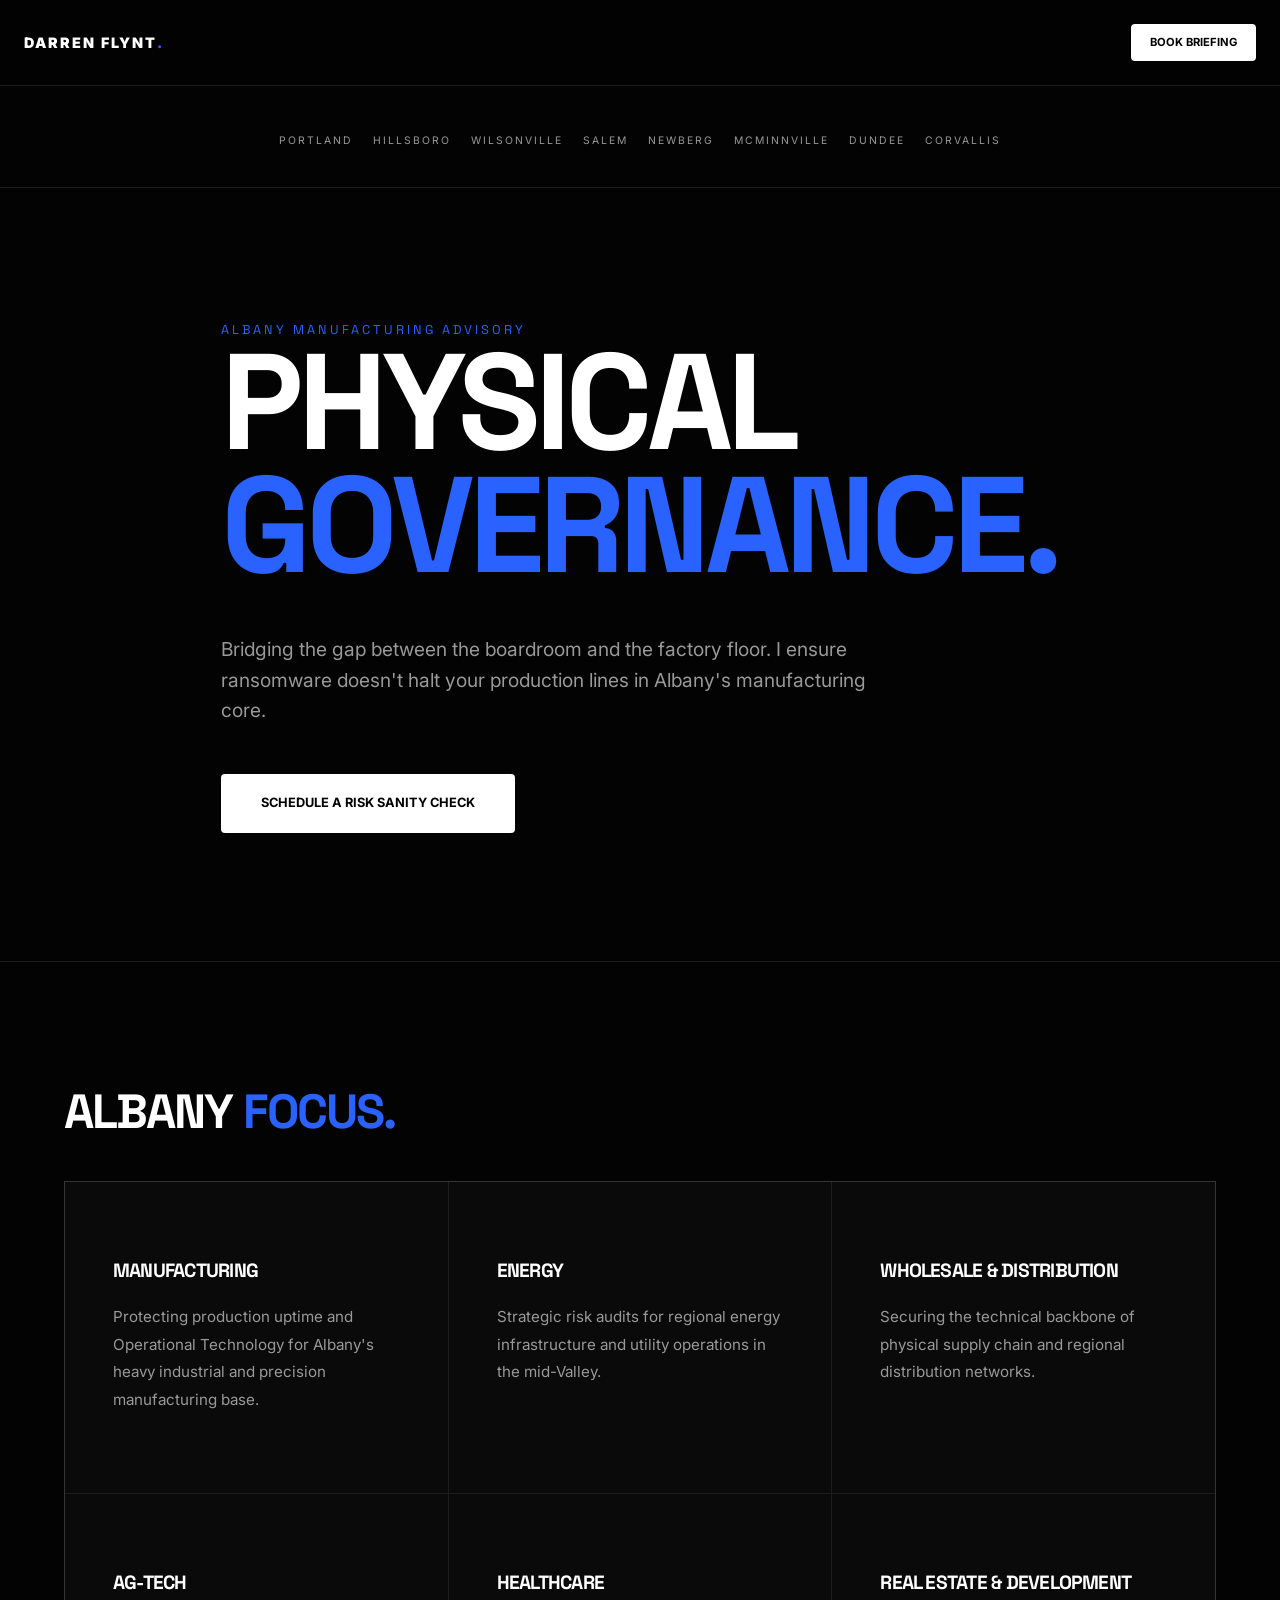
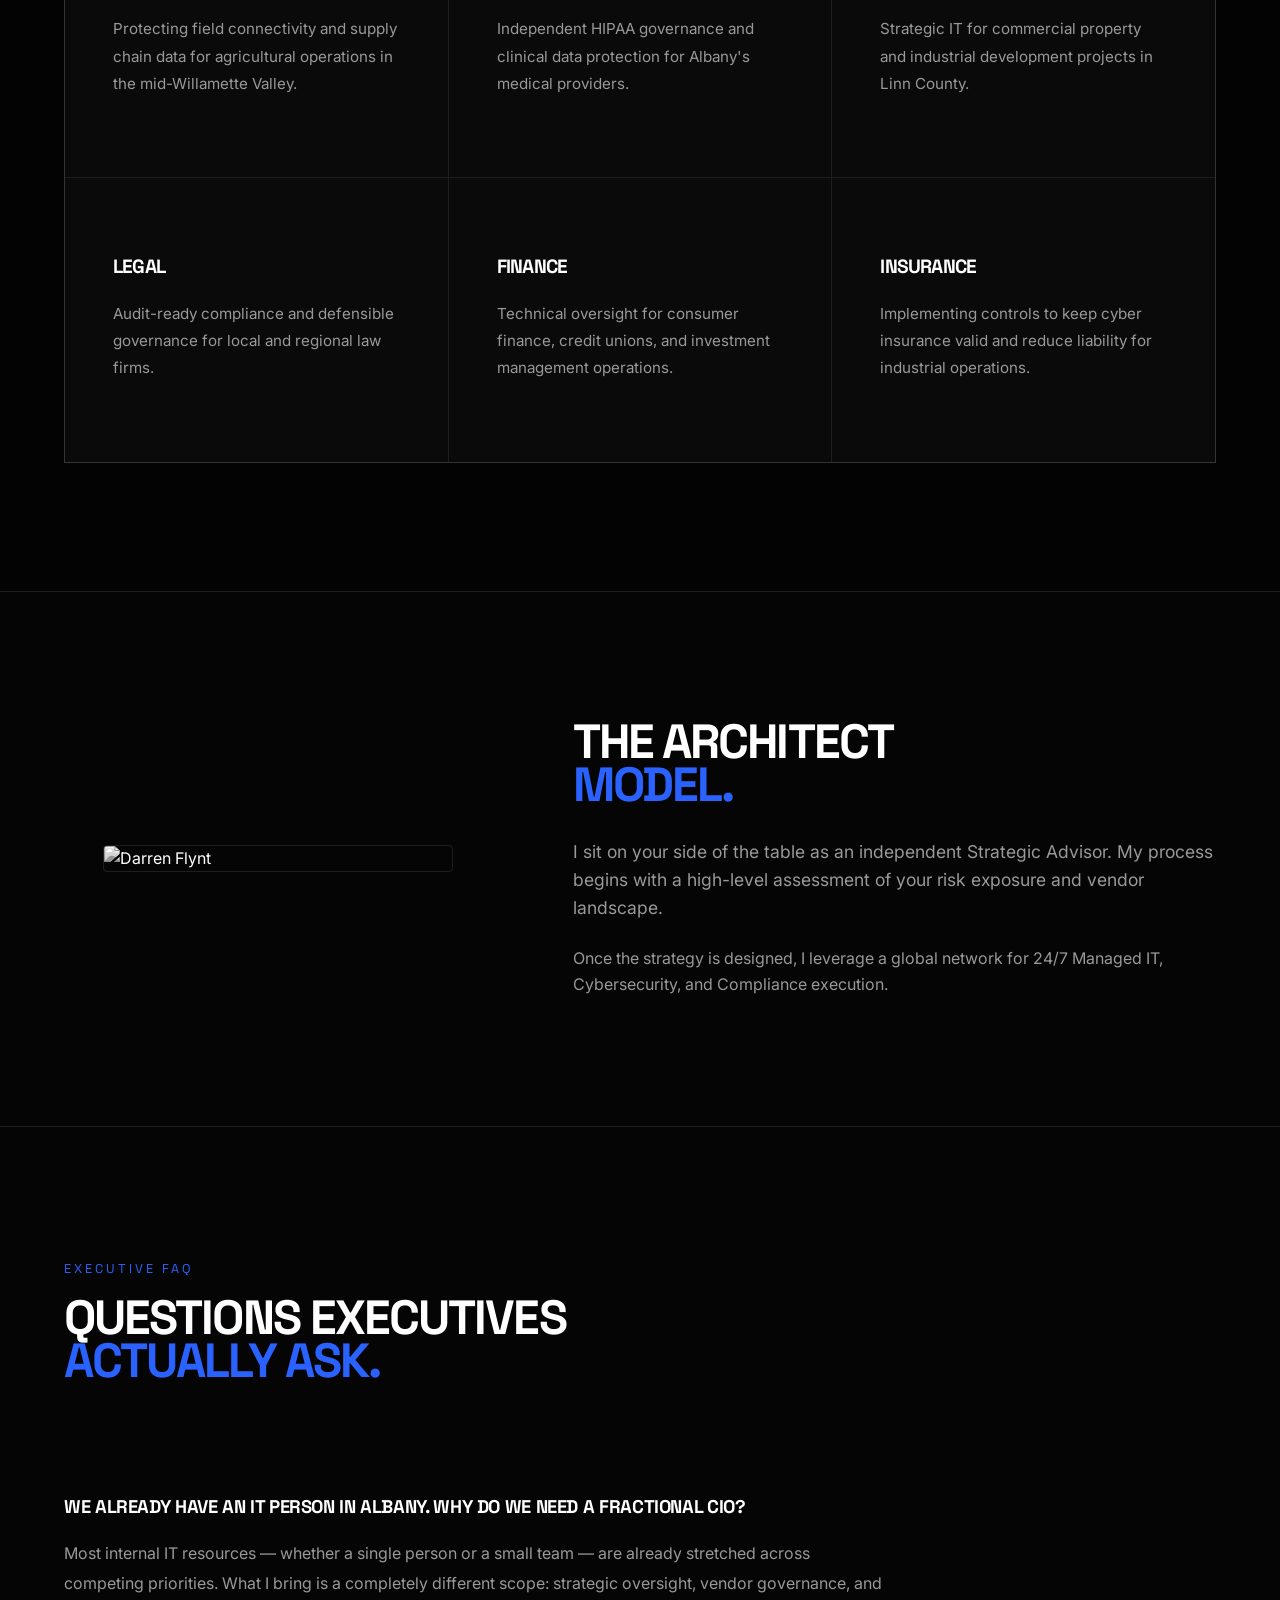
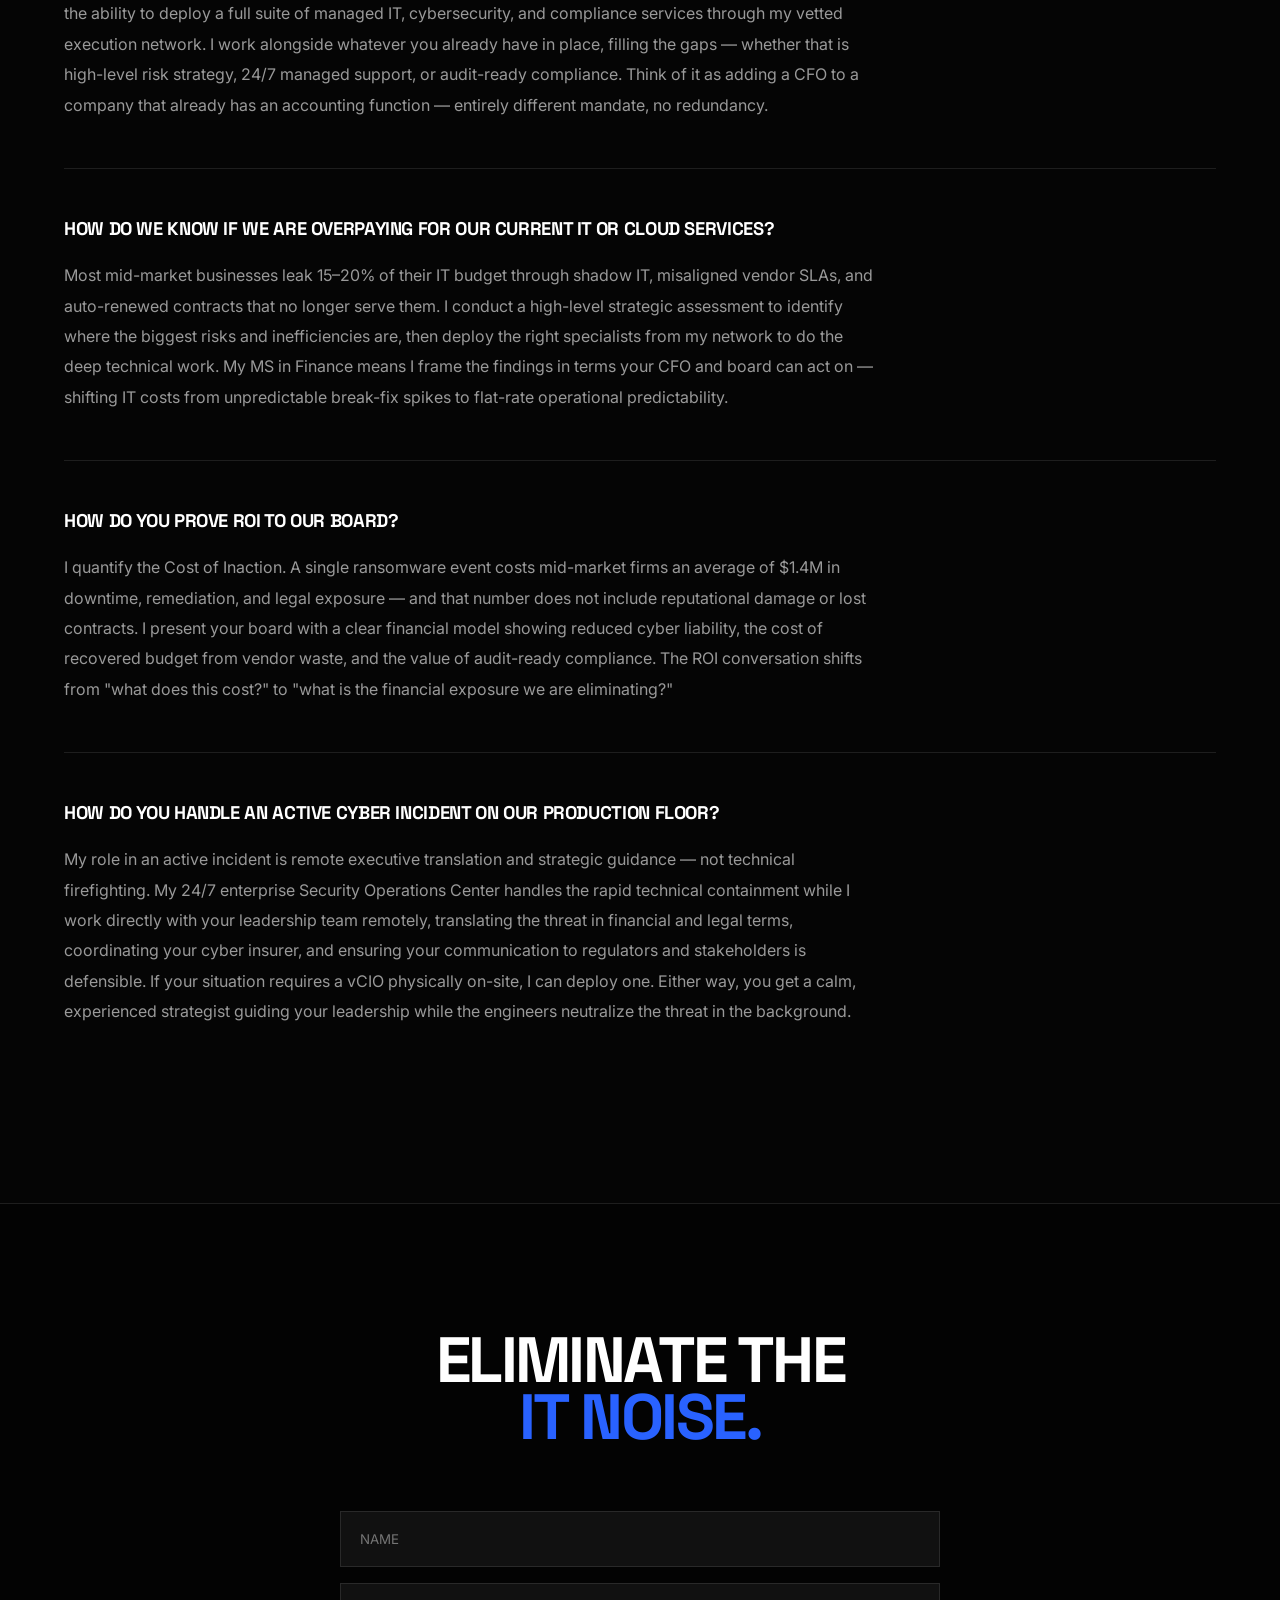
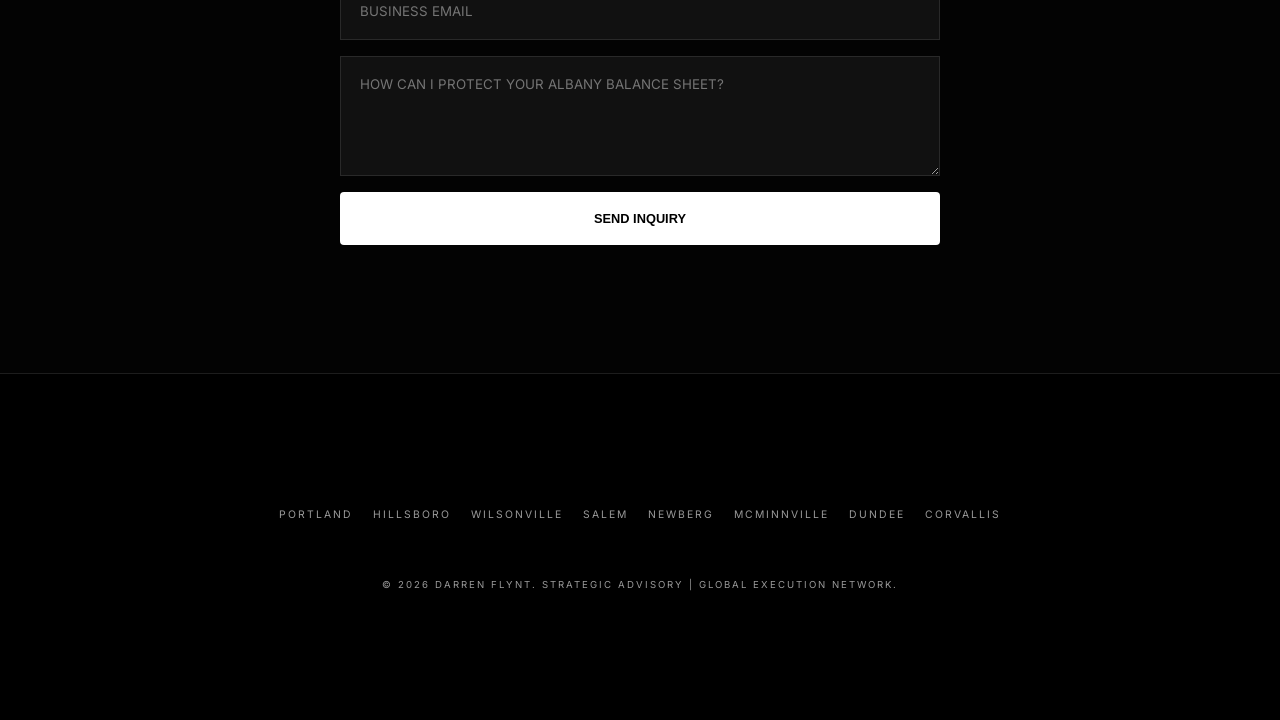
==== albany.html @ 3a8f9910 "Add files via upload" ====
<!DOCTYPE html>
<html lang="en">
<head>
    <meta charset="UTF-8"><meta name="viewport" content="width=device-width, initial-scale=1.0">
    <title>Albany Strategic IT Advisor | Darren Flynt</title>
    <link rel="stylesheet" href="style.css">
    <link href="https://fonts.googleapis.com/css2?family=Inter:wght@400;700&family=Space+Grotesk:wght@700&display=swap" rel="stylesheet">
</head>
<body>
    <nav>
        <a href="index.html" class="nav-logo">DARREN FLYNT<span style="color: var(--accent);">.</span></a>
        <a href="https://calendly.com/darrenflynt" class="btn" style="padding: 0.6rem 1.2rem; font-size: 0.7rem;">Book Briefing</a>
    </nav>
    <div class="city-nav header-nav">
        <a href="portland.html">Portland</a><a href="hillsboro.html">Hillsboro</a><a href="wilsonville.html">Wilsonville</a><a href="salem.html">Salem</a><a href="newberg.html">Newberg</a><a href="mcminnville.html">McMinnville</a><a href="dundee.html">Dundee</a><a href="corvallis.html">Corvallis</a>
    </div>
    <section class="hero"><div class="container">
        <span style="font-family: 'Space Grotesk'; color: var(--accent); font-size: 0.8rem; letter-spacing: 3px;">ALBANY MANUFACTURING ADVISORY</span>
        <h1>PHYSICAL<br><span class="accent-text">GOVERNANCE.</span></h1>
        <p class="hero-sub">Bridging the gap between the boardroom and the factory floor. I ensure ransomware doesn't halt your production lines in Albany's manufacturing core.</p>
        <a href="#contact" class="btn">Schedule a Risk Sanity Check</a>
    </div></section>
    <section id="industries"><div class="container"><h2 style="font-size: 3rem;">ALBANY <span class="accent-text">FOCUS.</span></h2><div class="maze-grid">
        <div class="maze-card"><h3>Manufacturing</h3><p>Protecting production uptime and Operational Technology for Albany's heavy industrial and precision manufacturing base.</p></div>
        <div class="maze-card"><h3>Energy</h3><p>Strategic risk audits for regional energy infrastructure and utility operations in the mid-Valley.</p></div>
        <div class="maze-card"><h3>Wholesale & Distribution</h3><p>Securing the technical backbone of physical supply chain and regional distribution networks.</p></div>
        <div class="maze-card"><h3>Ag-Tech</h3><p>Protecting field connectivity and supply chain data for agricultural operations in the mid-Willamette Valley.</p></div>
        <div class="maze-card"><h3>Healthcare</h3><p>Independent HIPAA governance and clinical data protection for Albany's medical providers.</p></div>
        <div class="maze-card"><h3>Real Estate & Development</h3><p>Strategic IT for commercial property and industrial development projects in Linn County.</p></div>
        <div class="maze-card"><h3>Legal</h3><p>Audit-ready compliance and defensible governance for local and regional law firms.</p></div>
        <div class="maze-card"><h3>Finance</h3><p>Technical oversight for consumer finance, credit unions, and investment management operations.</p></div>
        <div class="maze-card"><h3>Insurance</h3><p>Implementing controls to keep cyber insurance valid and reduce liability for industrial operations.</p></div>
    </div></div></section>
    <section style="background: #050505;"><div class="container" style="display: flex; flex-wrap: wrap; gap: 5rem; align-items: center;">
        <div class="portrait-wrap"><img src="headshot.jpg" alt="Darren Flynt" class="portrait"></div>
        <div style="flex: 1.5; min-width: 300px;">
            <h2 style="font-size: 3rem; margin-bottom: 2rem;">THE ARCHITECT<br><span class="accent-text">MODEL.</span></h2>
            <p style="color: var(--text-dim); margin-bottom: 1.5rem; font-size: 1.1rem;">I sit on your side of the table as an independent Strategic Advisor. My process begins with a high-level assessment of your risk exposure and vendor landscape.</p>
            <p style="color: var(--text-dim);">Once the strategy is designed, I leverage a global network for 24/7 Managed IT, Cybersecurity, and Compliance execution.</p>
        </div>
    </div></section>
    <section id="faq" style="background: #050505;">
        <div class="container">
            <span style="font-family: 'Space Grotesk'; color: var(--accent); font-size: 0.8rem; letter-spacing: 3px;">EXECUTIVE FAQ</span>
            <h2 style="font-size: 3rem; margin-top: 1rem; margin-bottom: 4rem;">QUESTIONS EXECUTIVES<br><span class="accent-text">ACTUALLY ASK.</span></h2>
            <div style="display: flex; flex-direction: column; gap: 0;">

                <div class="faq-item">
                    <h3 class="faq-q">We already have an IT person in Albany. Why do we need a Fractional CIO?</h3>
                    <p class="faq-a">Most internal IT resources — whether a single person or a small team — are already stretched across competing priorities. What I bring is a completely different scope: strategic oversight, vendor governance, and the ability to deploy a full suite of managed IT, cybersecurity, and compliance services through my vetted execution network. I work alongside whatever you already have in place, filling the gaps — whether that is high-level risk strategy, 24/7 managed support, or audit-ready compliance. Think of it as adding a CFO to a company that already has an accounting function — entirely different mandate, no redundancy.</p>
                </div>

                <div class="faq-item">
                    <h3 class="faq-q">How do we know if we are overpaying for our current IT or cloud services?</h3>
                    <p class="faq-a">Most mid-market businesses leak 15–20% of their IT budget through shadow IT, misaligned vendor SLAs, and auto-renewed contracts that no longer serve them. I conduct a high-level strategic assessment to identify where the biggest risks and inefficiencies are, then deploy the right specialists from my network to do the deep technical work. My MS in Finance means I frame the findings in terms your CFO and board can act on — shifting IT costs from unpredictable break-fix spikes to flat-rate operational predictability.</p>
                </div>

                <div class="faq-item">
                    <h3 class="faq-q">How do you prove ROI to our board?</h3>
                    <p class="faq-a">I quantify the Cost of Inaction. A single ransomware event costs mid-market firms an average of $1.4M in downtime, remediation, and legal exposure — and that number does not include reputational damage or lost contracts. I present your board with a clear financial model showing reduced cyber liability, the cost of recovered budget from vendor waste, and the value of audit-ready compliance. The ROI conversation shifts from "what does this cost?" to "what is the financial exposure we are eliminating?"</p>
                </div>

                <div class="faq-item" style="border-bottom: none;">
                    <h3 class="faq-q">How do you handle an active cyber incident on our production floor?</h3>
                    <p class="faq-a">My role in an active incident is remote executive translation and strategic guidance — not technical firefighting. My 24/7 enterprise Security Operations Center handles the rapid technical containment while I work directly with your leadership team remotely, translating the threat in financial and legal terms, coordinating your cyber insurer, and ensuring your communication to regulators and stakeholders is defensible. If your situation requires a vCIO physically on-site, I can deploy one. Either way, you get a calm, experienced strategist guiding your leadership while the engineers neutralize the threat in the background.</p>
                </div>

            </div>
        </div>
    </section>

    <section id="contact"><div class="container" style="text-align: center;">
        <h2 style="font-size: 4rem; margin-bottom: 4rem;">ELIMINATE THE<br><span class="accent-text">IT NOISE.</span></h2>
        <form action="https://formspree.io/f/mgonweyb" method="POST" style="max-width: 600px; margin: 0 auto; display: flex; flex-direction: column; gap: 1rem; text-align: left;">
            <input type="text" name="name" placeholder="NAME" required style="padding: 1.2rem; background: #111; border: 1px solid var(--border); color: #fff; font-family: inherit;">
            <input type="email" name="email" placeholder="BUSINESS EMAIL" required style="padding: 1.2rem; background: #111; border: 1px solid var(--border); color: #fff; font-family: inherit;">
            <textarea name="message" placeholder="HOW CAN I PROTECT YOUR ALBANY BALANCE SHEET?" rows="5" required style="padding: 1.2rem; background: #111; border: 1px solid var(--border); color: #fff; font-family: inherit;"></textarea>
            <button type="submit" class="btn">Send Inquiry</button>
        </form>
    </div></section>
    <footer><div class="container">
        <div class="city-nav footer-nav">
            <a href="portland.html">Portland</a><a href="hillsboro.html">Hillsboro</a><a href="wilsonville.html">Wilsonville</a><a href="salem.html">Salem</a><a href="newberg.html">Newberg</a><a href="mcminnville.html">McMinnville</a><a href="dundee.html">Dundee</a><a href="corvallis.html">Corvallis</a>
        </div>
        <p style="font-size: 0.6rem; color: var(--text-dim); text-transform: uppercase; letter-spacing: 2px;">© 2026 Darren Flynt. Strategic Advisory | Global Execution Network.</p>
    </div></footer>
</body>
</html>
---- style.css ----
:root {
  --bg: #030303; 
  --card-bg: #0a0a0a; 
  --accent: #2962ff;
  --white: #ffffff; 
  --text-dim: #999999; 
  --border: rgba(255, 255, 255, 0.1);
}

* { box-sizing: border-box; margin: 0; padding: 0; }
body { 
  background-color: var(--bg); color: var(--white); 
  font-family: 'Inter', sans-serif; line-height: 1.6; overflow-x: hidden; 
}

.container { max-width: 1200px; margin: 0 auto; padding: 0 1.5rem; }

/* TYPOGRAPHY */
h1, h2, h3 { font-family: 'Space Grotesk', sans-serif; font-weight: 700; text-transform: uppercase; letter-spacing: -0.04em; line-height: 0.9; }
.accent-text { color: var(--accent); }

/* NAVIGATION (Top & Bottom) */
nav { 
  position: fixed; top: 0; width: 100%; z-index: 1000; padding: 1.5rem; 
  background: rgba(3, 3, 3, 0.85); backdrop-filter: blur(15px); border-bottom: 1px solid var(--border);
  display: flex; justify-content: space-between; align-items: center;
}
.nav-logo { font-weight: 900; font-size: 0.9rem; text-decoration: none; color: #fff; letter-spacing: 2px; }

.city-nav { 
  text-align: center; font-size: 0.65rem; 
  letter-spacing: 2px; text-transform: uppercase; 
}
.city-nav.header-nav { padding: 8rem 0 2rem; border-bottom: 1px solid var(--border); }
.city-nav.footer-nav { margin-bottom: 3rem; }
.city-nav a { color: var(--text-dim); text-decoration: none; margin: 0 10px; transition: 0.3s; display: inline-block; padding: 5px 0; }
.city-nav a:hover { color: var(--accent); }

/* SECTIONS */
section { padding: 8rem 0; border-bottom: 1px solid var(--border); }
.hero { min-height: 60vh; display: flex; align-items: center; }
h1 { font-size: clamp(3rem, 12vw, 8.5rem); }
.hero-sub { max-width: 650px; font-size: 1.2rem; color: var(--text-dim); margin: 3rem 0; }

.btn { 
  display: inline-block; padding: 1.2rem 2.5rem; background: var(--white); color: #000; 
  text-decoration: none; font-weight: 700; text-transform: uppercase; font-size: 0.8rem; 
  border-radius: 4px; transition: 0.3s; border: none; cursor: pointer; text-align: center;
}
.btn:hover { background: var(--accent); color: #fff; }

/* INDUSTRY GRID - Fixed Text Density */
.maze-grid { 
  display: grid; grid-template-columns: repeat(auto-fit, minmax(320px, 1fr)); 
  gap: 1px; background: var(--border); border: 1px solid var(--border); margin-top: 3rem; 
}
.maze-card { background: var(--card-bg); padding: 5rem 3rem; transition: 0.4s; }
.maze-card:hover { background: #0c0c0c; }
.maze-card h3 { font-size: 1.2rem; margin-bottom: 1.5rem; color: #fff; }
.maze-card p { color: var(--text-dim); font-size: 0.95rem; line-height: 1.8; }

/* PORTRAIT - Controlled Size */
.portrait-wrap { flex: 1; display: flex; justify-content: center; align-items: center; }
.portrait { width: 100%; max-width: 350px; height: auto; border-radius: 4px; filter: grayscale(1); border: 1px solid var(--border); }

/* FOOTER */
footer { padding: 8rem 0; background: #000; text-align: center; }

@media (max-width: 768px) { h1 { font-size: 4rem; } .city-nav.header-nav { display: none; } }
/* FAQ SECTION */
.faq-item {
  padding: 3rem 0;
  border-bottom: 1px solid var(--border);
}
.faq-q {
  font-size: 1.15rem;
  font-family: 'Space Grotesk', sans-serif;
  font-weight: 700;
  text-transform: uppercase;
  letter-spacing: -0.02em;
  color: #fff;
  margin-bottom: 1.2rem;
  line-height: 1.3;
}
.faq-a {
  color: var(--text-dim);
  font-size: 1rem;
  line-height: 1.9;
  max-width: 820px;
}
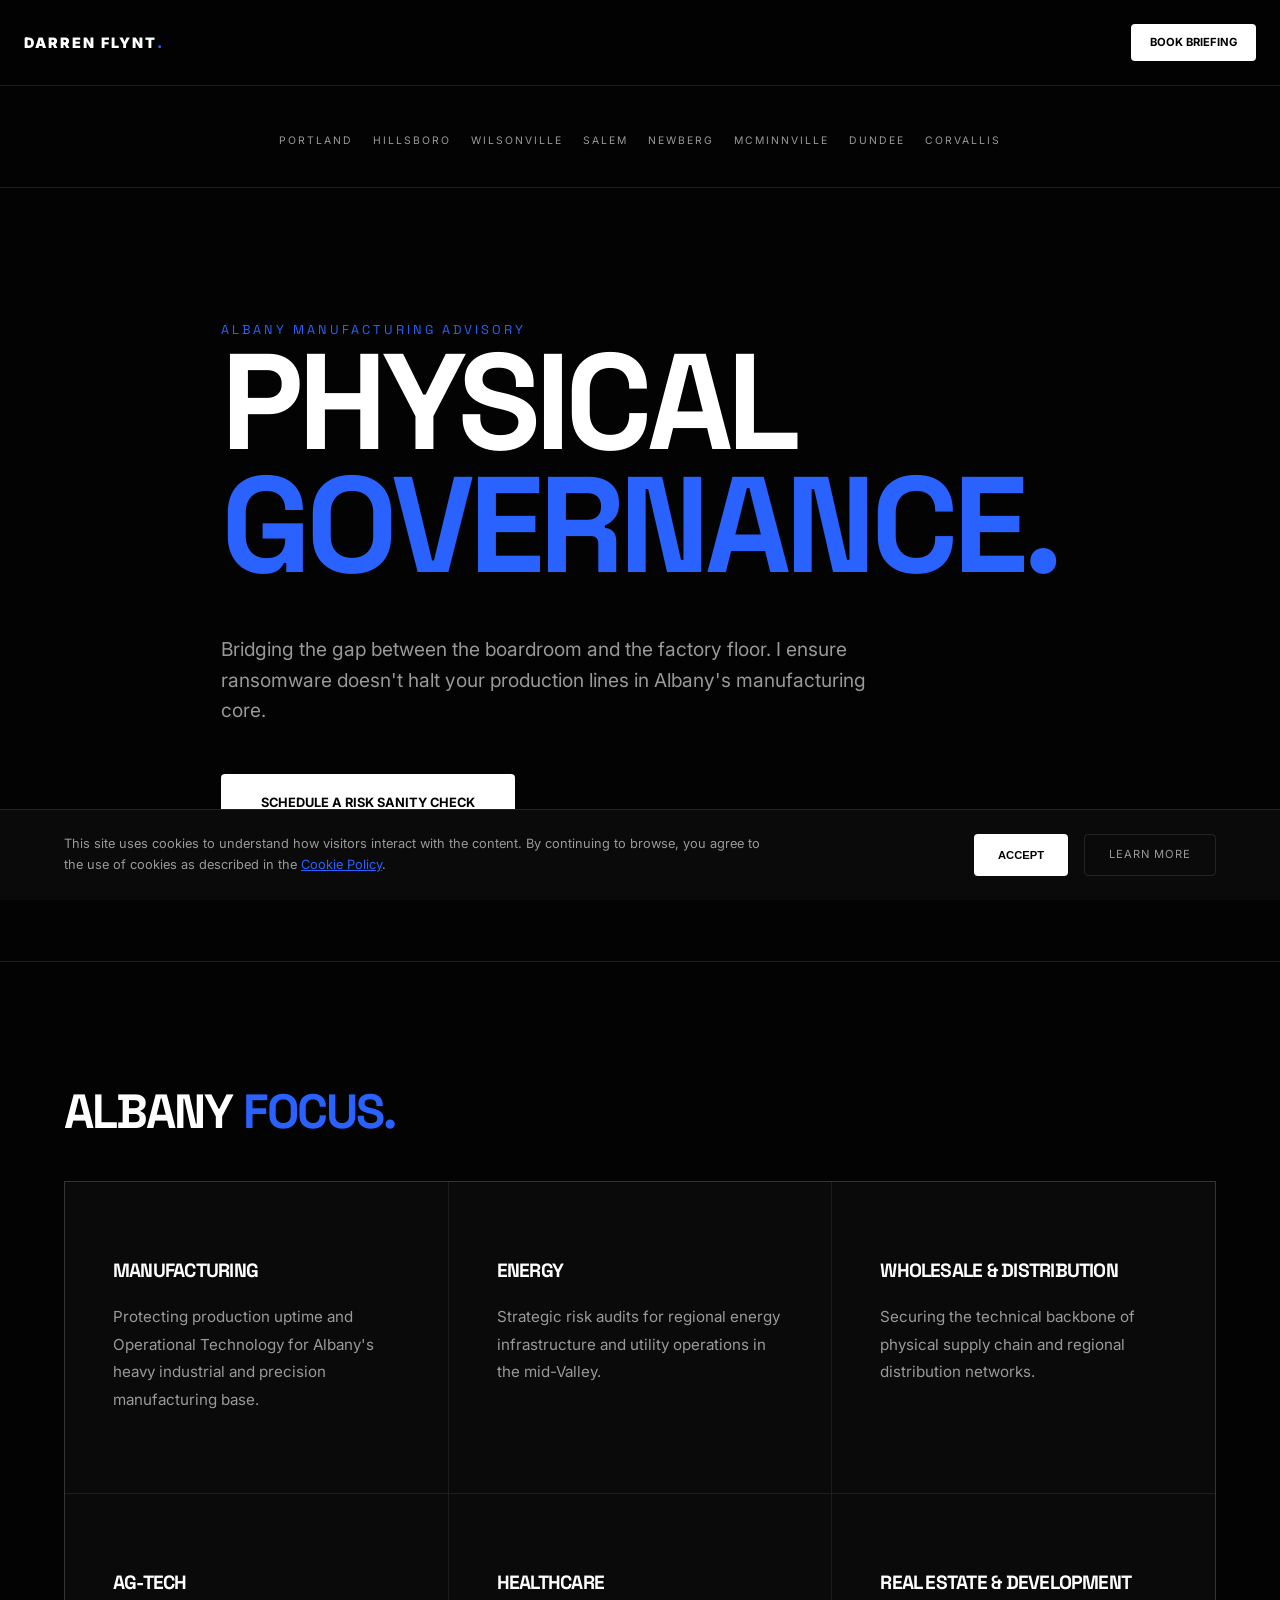
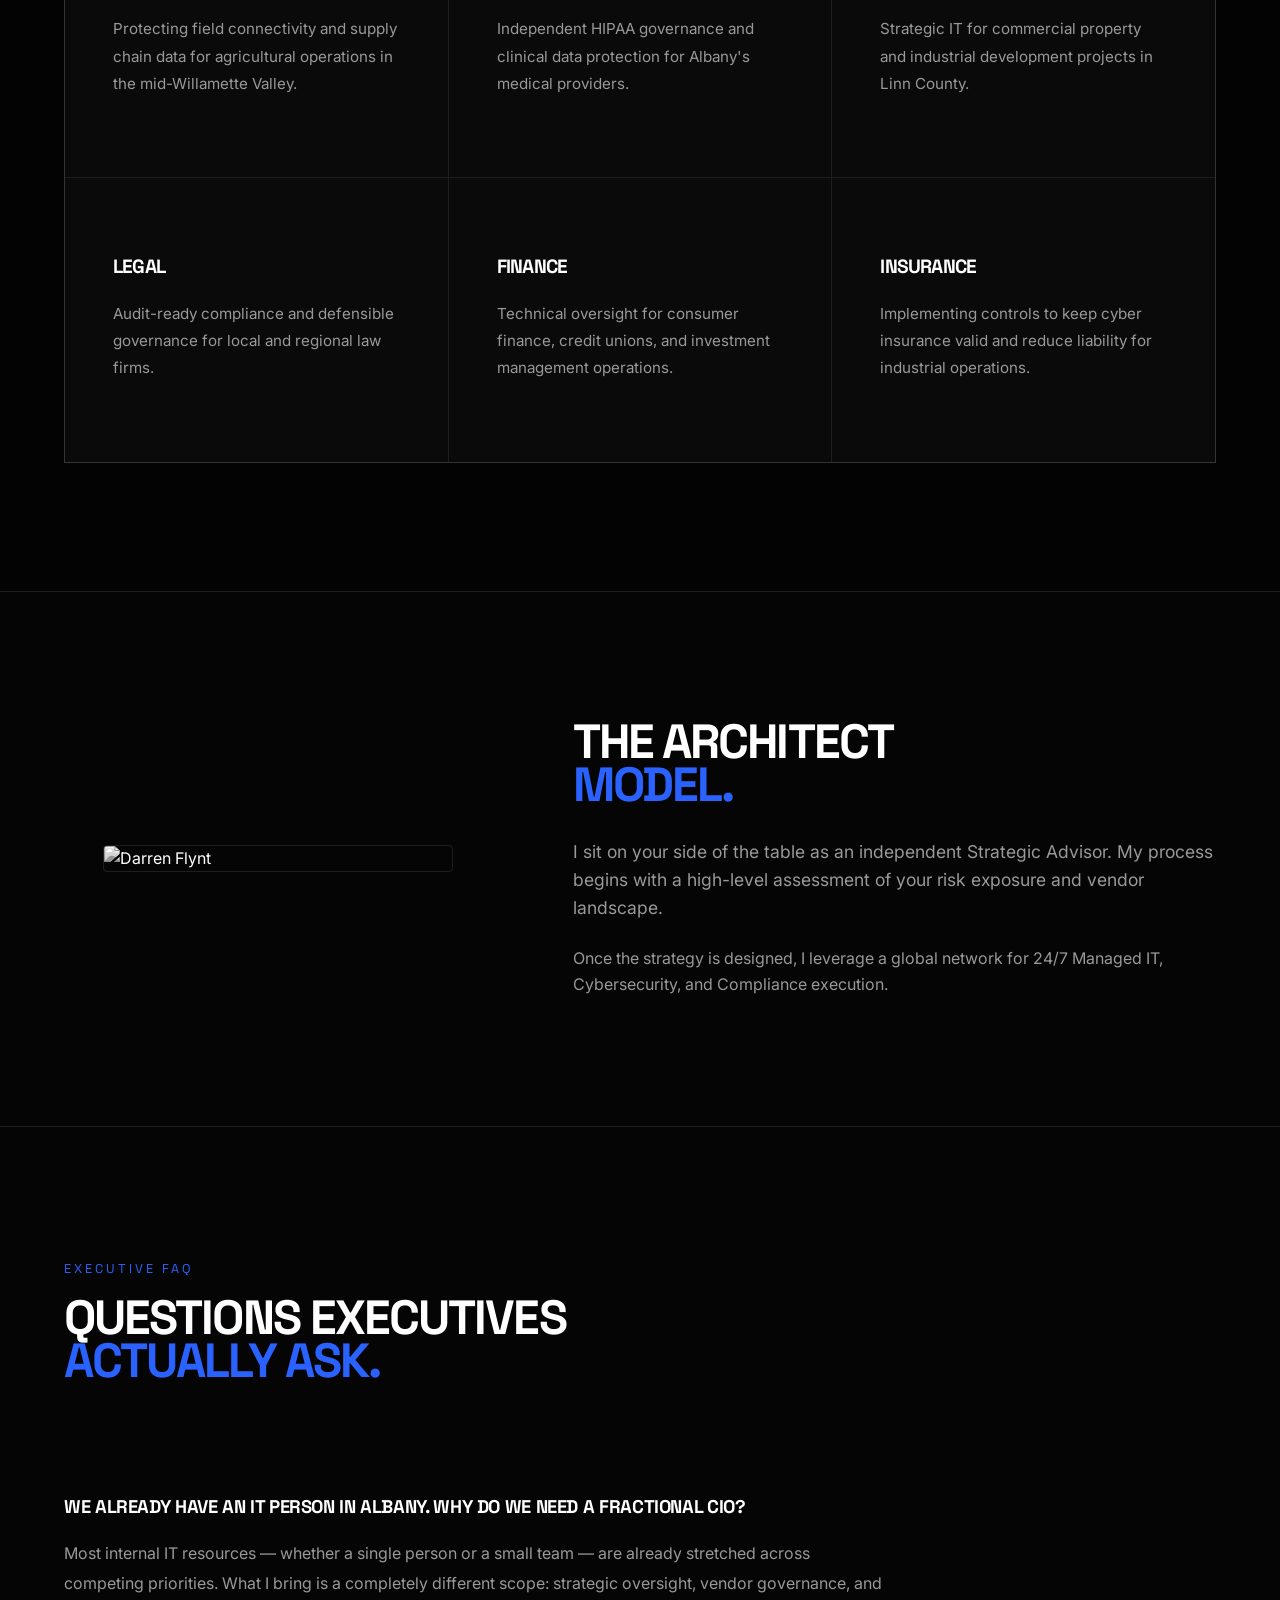
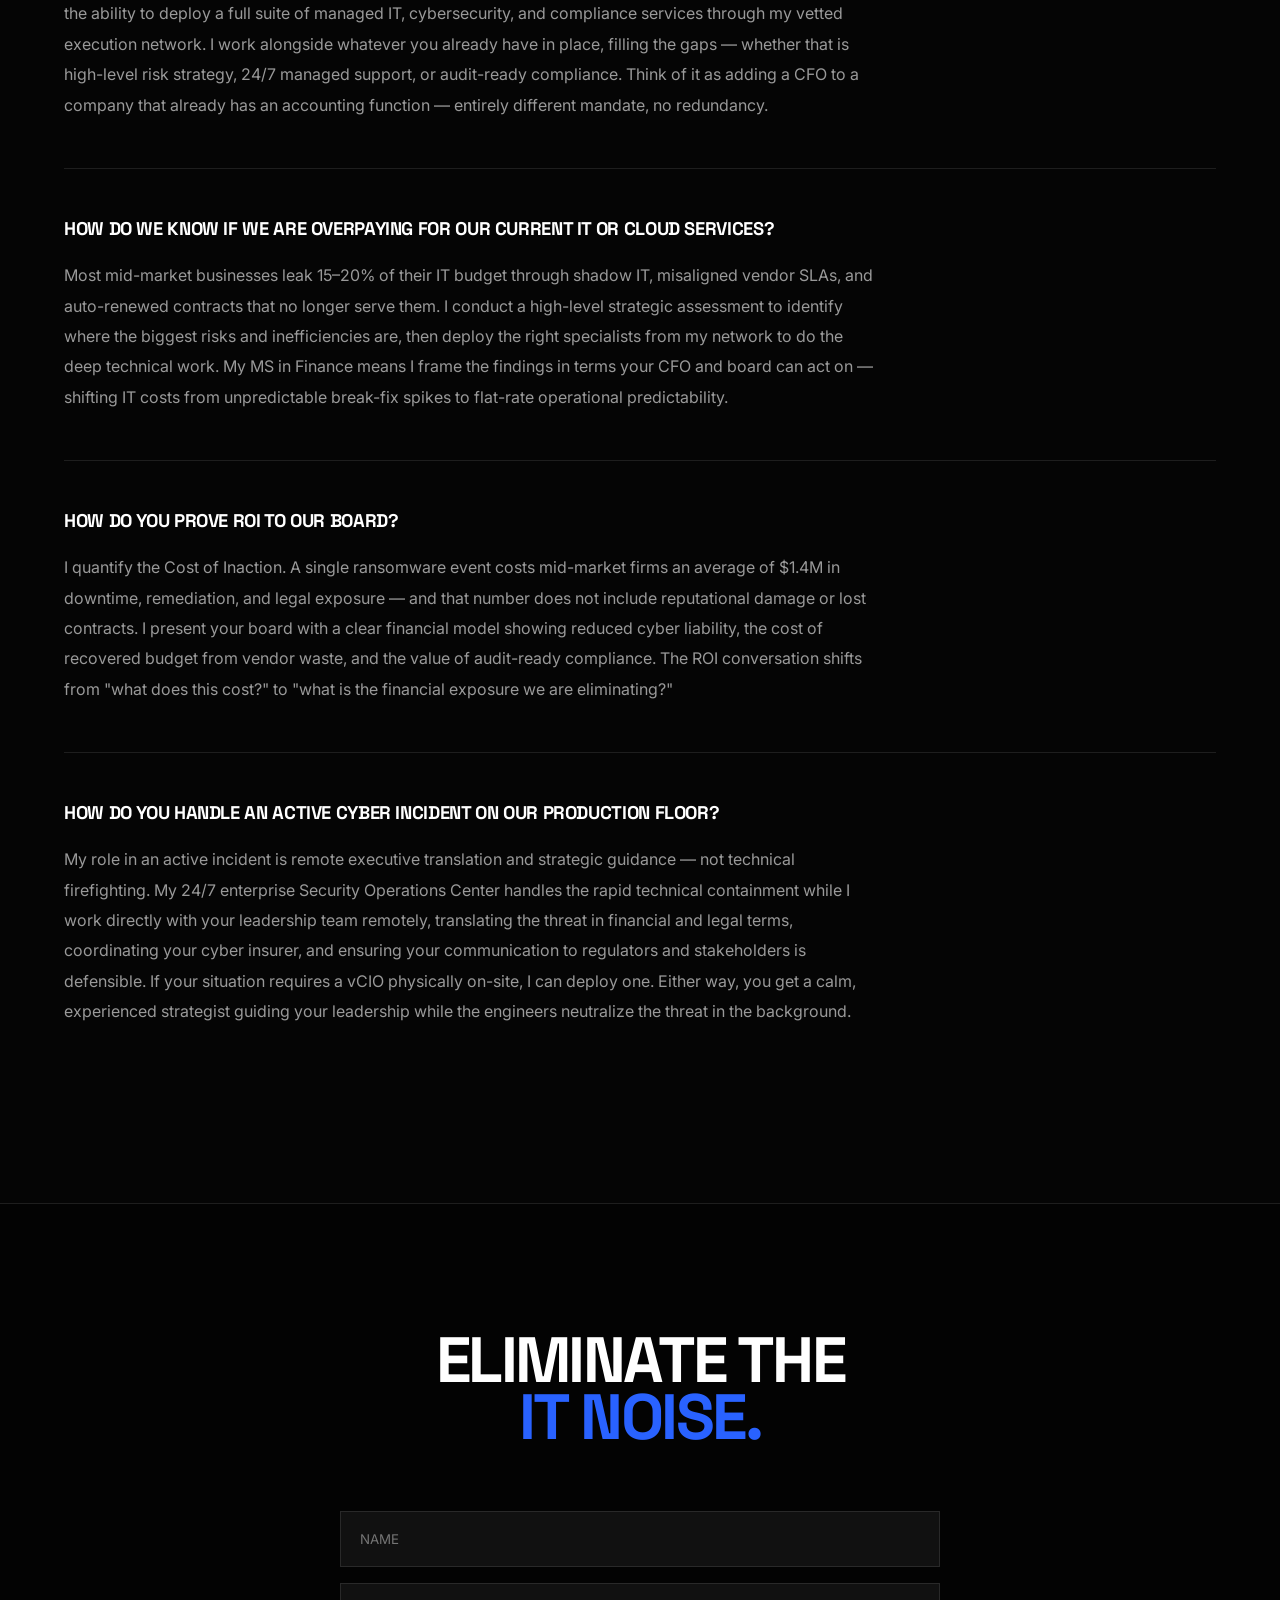
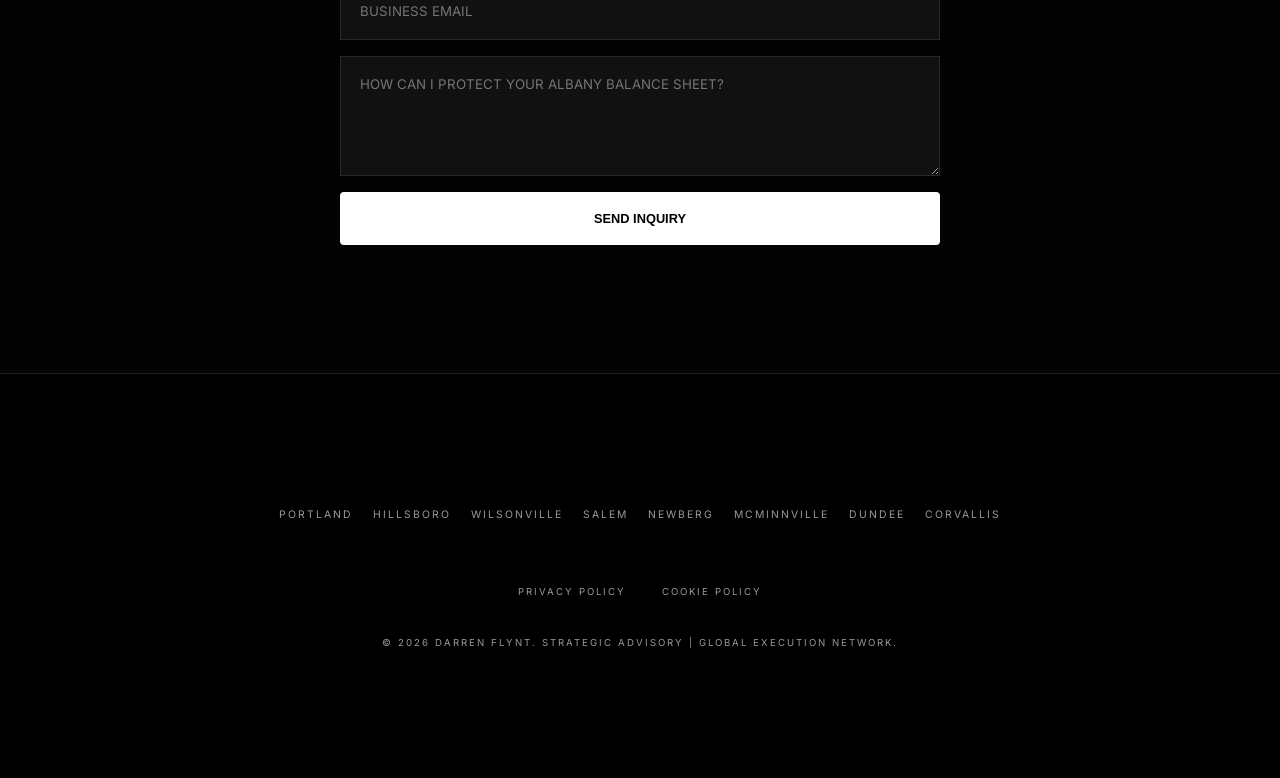
==== commit cc1dddc3: "Add files via upload" ====
--- a/albany.html
+++ b/albany.html
@@ -2,9 +2,28 @@
 <html lang="en">
 <head>
     <meta charset="UTF-8"><meta name="viewport" content="width=device-width, initial-scale=1.0">
-    <title>Albany Strategic IT Advisor | Darren Flynt</title>
     <link rel="stylesheet" href="style.css">
     <link href="https://fonts.googleapis.com/css2?family=Inter:wght@400;700&family=Space+Grotesk:wght@700&display=swap" rel="stylesheet">
+    <link rel="canonical" href="https://darrenflynt.com/albany.html">
+    <title>Albany Fractional CIO | Manufacturing & OT Security | Darren Flynt</title>
+    <meta name="description" content="Strategic IT advisor for Albany's manufacturing and industrial base. Bridging the boardroom and the factory floor — ransomware defense, OT security, and cyber governance.">
+    <meta property="og:title" content="Albany Manufacturing IT Advisor | Darren Flynt">
+    <meta property="og:description" content="OT security, ransomware defense, and IT governance for Albany's manufacturing and industrial corridor.">
+    <meta property="og:url" content="https://darrenflynt.com/albany.html">
+    <meta property="og:type" content="website">
+    <meta property="og:image" content="https://darrenflynt.com/headshot.jpg">
+    <meta name="twitter:card" content="summary_large_image">
+    <script type="application/ld+json">
+    {
+      "@context": "https://schema.org",
+      "@type": "Person",
+      "name": "Darren Flynt",
+      "url": "https://darrenflynt.com/",
+      "image": "https://darrenflynt.com/headshot.jpg",
+      "jobTitle": "Fractional CIO & Strategic IT Advisor",
+      "sameAs": ["https://www.linkedin.com/in/darrenflynt"]
+    }
+    </script>
 </head>
 <body>
     <nav>
@@ -82,7 +101,31 @@
         <div class="city-nav footer-nav">
             <a href="portland.html">Portland</a><a href="hillsboro.html">Hillsboro</a><a href="wilsonville.html">Wilsonville</a><a href="salem.html">Salem</a><a href="newberg.html">Newberg</a><a href="mcminnville.html">McMinnville</a><a href="dundee.html">Dundee</a><a href="corvallis.html">Corvallis</a>
         </div>
+        <div style="margin-bottom: 2rem;">
+            <a href="privacy-policy.html" style="font-size: 0.6rem; color: var(--text-dim); text-transform: uppercase; letter-spacing: 2px; text-decoration: none; margin: 0 1rem;">Privacy Policy</a>
+            <a href="cookie-policy.html" style="font-size: 0.6rem; color: var(--text-dim); text-transform: uppercase; letter-spacing: 2px; text-decoration: none; margin: 0 1rem;">Cookie Policy</a>
+        </div>
         <p style="font-size: 0.6rem; color: var(--text-dim); text-transform: uppercase; letter-spacing: 2px;">© 2026 Darren Flynt. Strategic Advisory | Global Execution Network.</p>
     </div></footer>
+
+    <!-- Cookie Banner -->
+    <div id="cookie-banner" style="display:none; position:fixed; bottom:0; left:0; right:0; z-index:9999; background:#0a0a0a; border-top:1px solid rgba(255,255,255,0.1); padding:1.5rem;">
+        <div class="container" style="display:flex; flex-wrap:wrap; align-items:center; justify-content:space-between; gap:1rem;">
+            <p style="color:var(--text-dim); font-size:0.8rem; margin:0; max-width:700px;">This site uses cookies to understand how visitors interact with the content. By continuing to browse, you agree to the use of cookies as described in the <a href="cookie-policy.html" style="color:var(--accent);">Cookie Policy</a>.</p>
+            <div style="display:flex; gap:1rem; flex-shrink:0;">
+                <button onclick="acceptCookies()" class="btn" style="padding:0.7rem 1.5rem; font-size:0.7rem;">Accept</button>
+                <a href="cookie-policy.html" style="padding:0.7rem 1.5rem; font-size:0.7rem; color:var(--text-dim); text-decoration:none; text-transform:uppercase; letter-spacing:1px; border:1px solid rgba(255,255,255,0.1); border-radius:4px;">Learn More</a>
+            </div>
+        </div>
+    </div>
+    <script>
+        function acceptCookies() {
+            localStorage.setItem('cookiesAccepted', 'true');
+            document.getElementById('cookie-banner').style.display = 'none';
+        }
+        if (!localStorage.getItem('cookiesAccepted')) {
+            document.getElementById('cookie-banner').style.display = 'block';
+        }
+    </script>
 </body>
 </html>
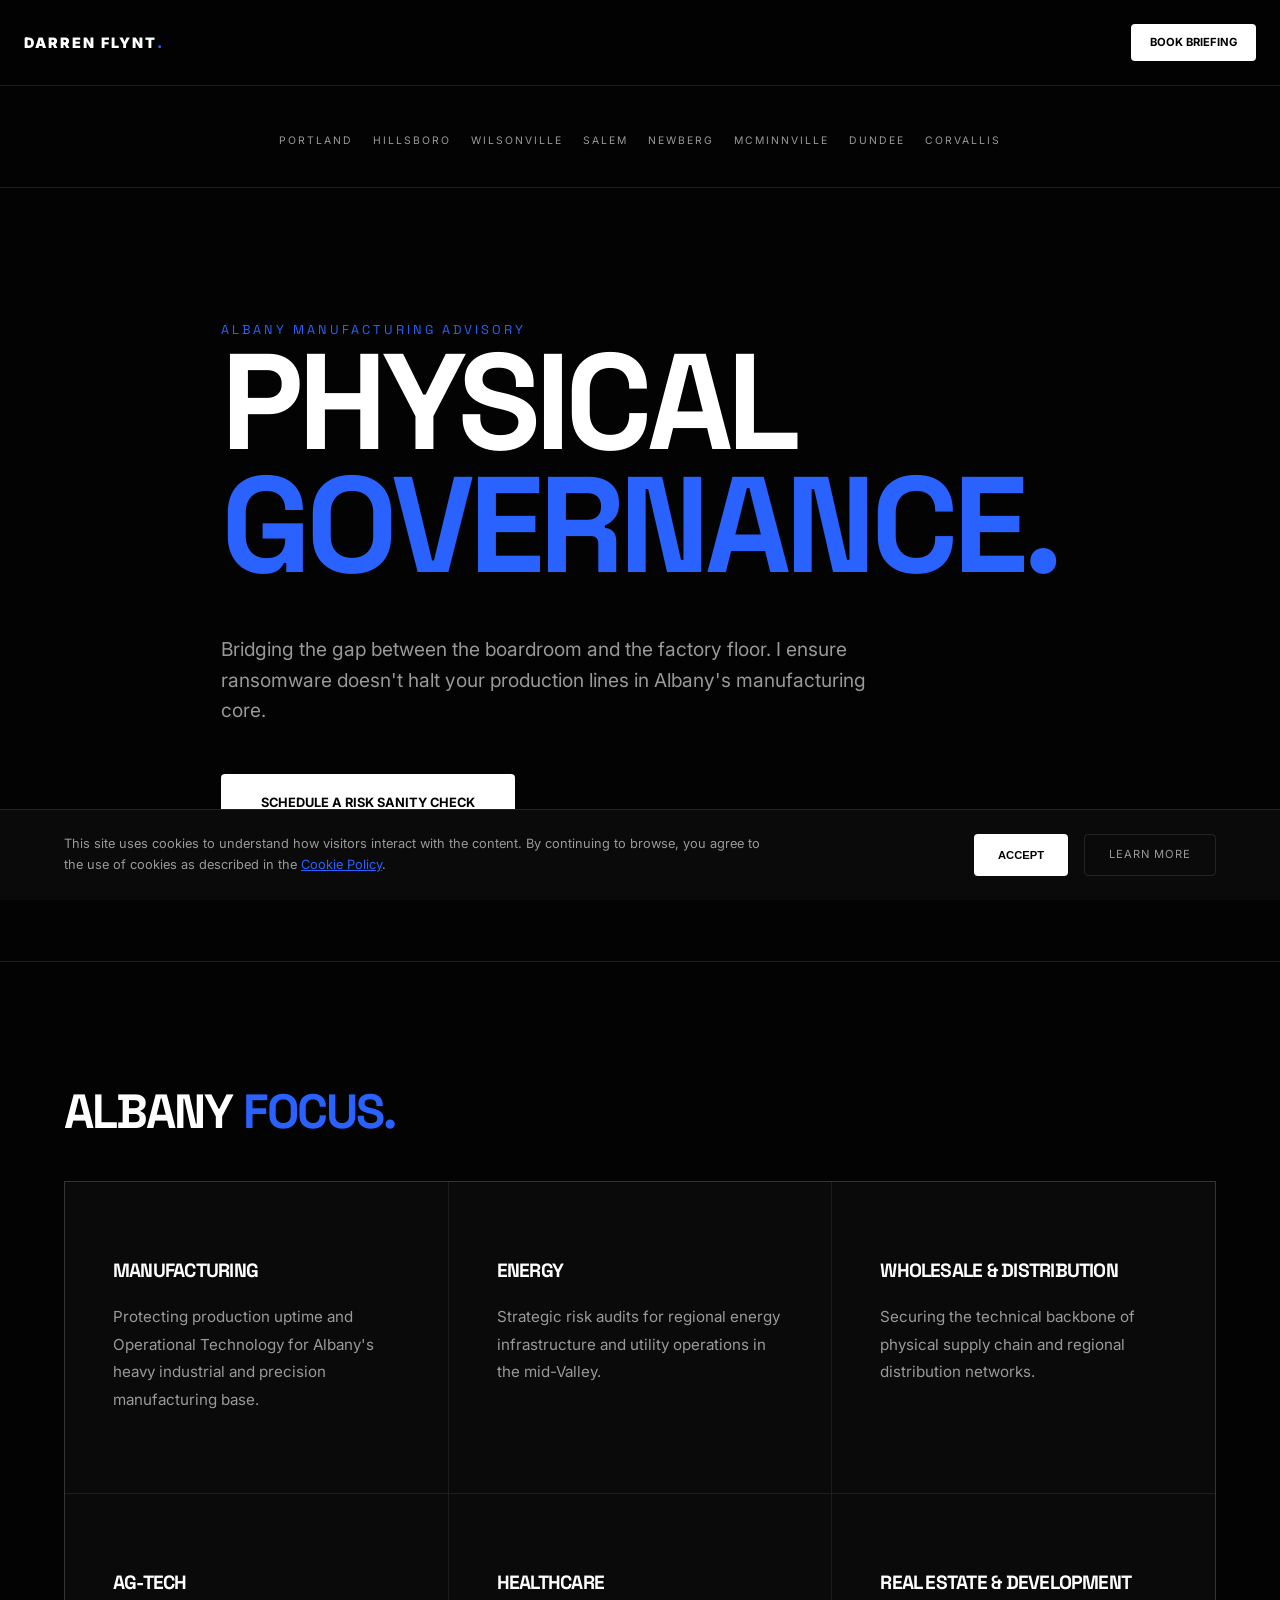
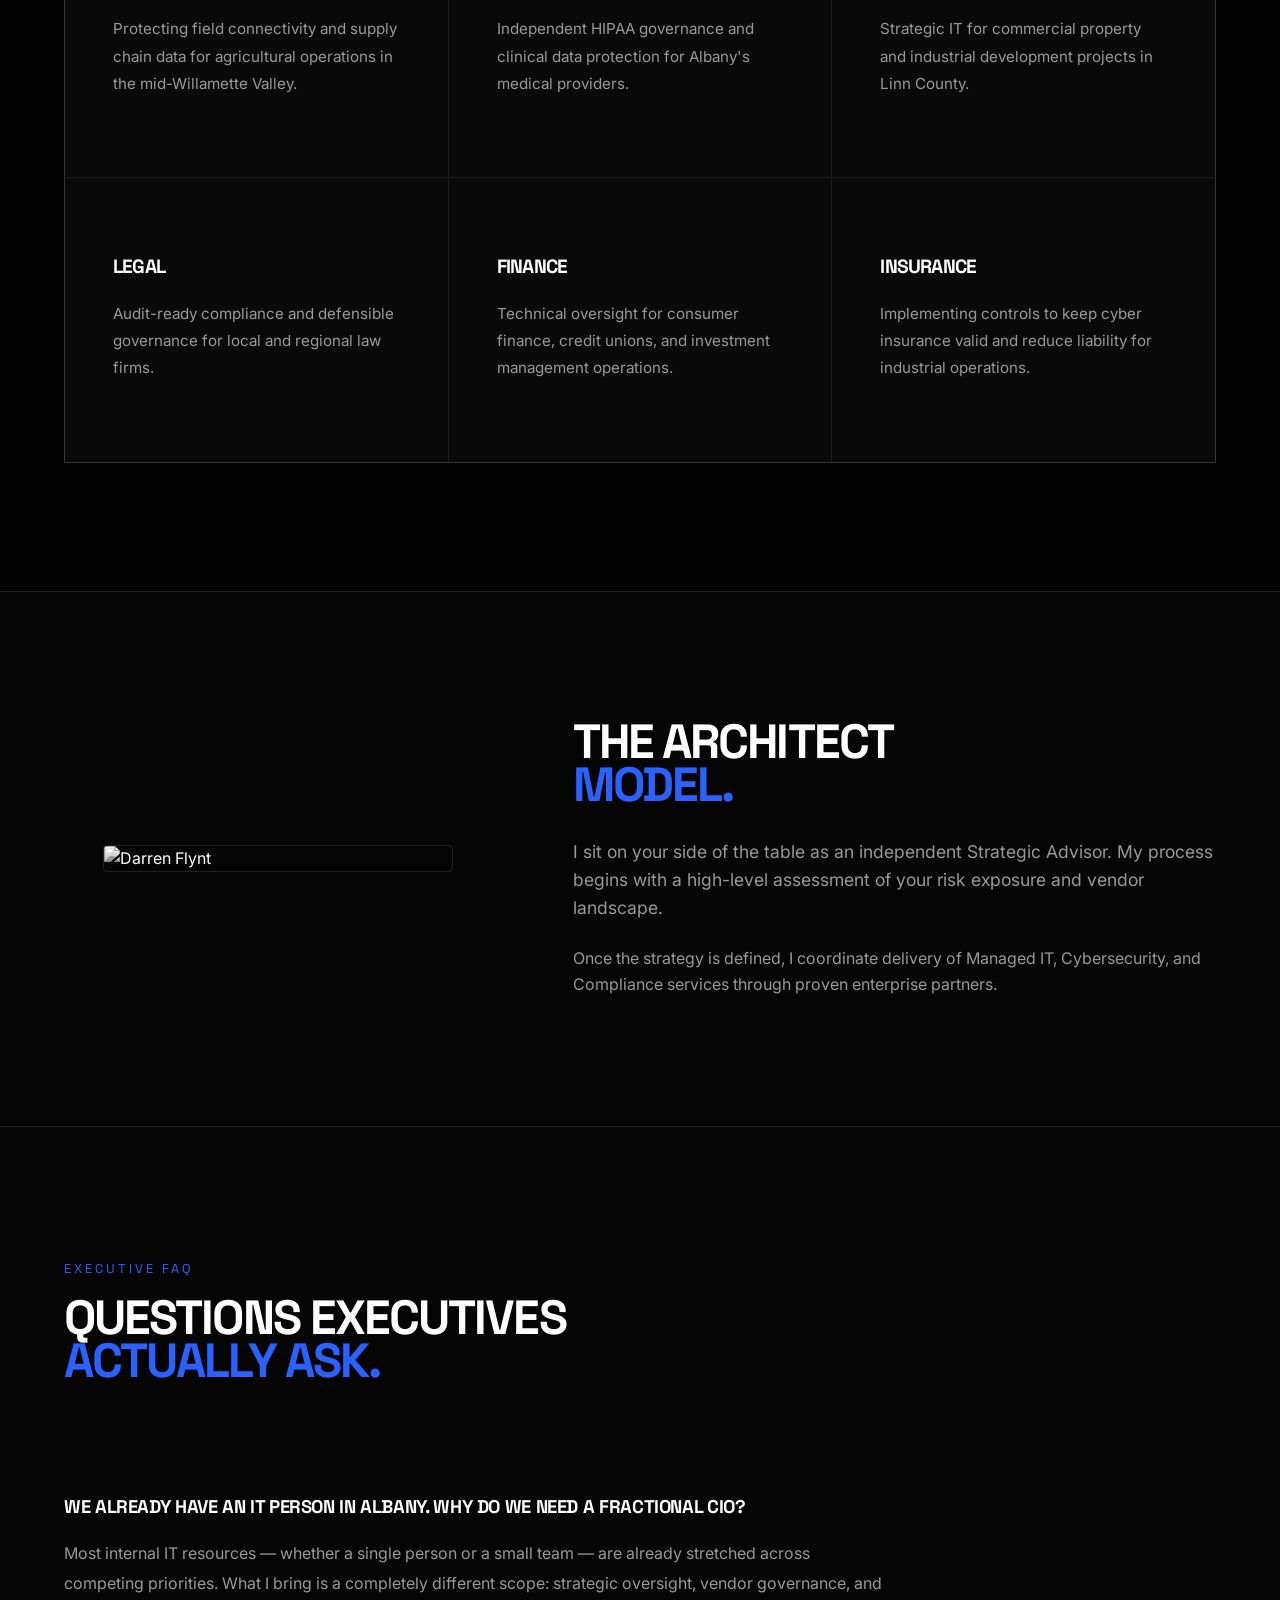
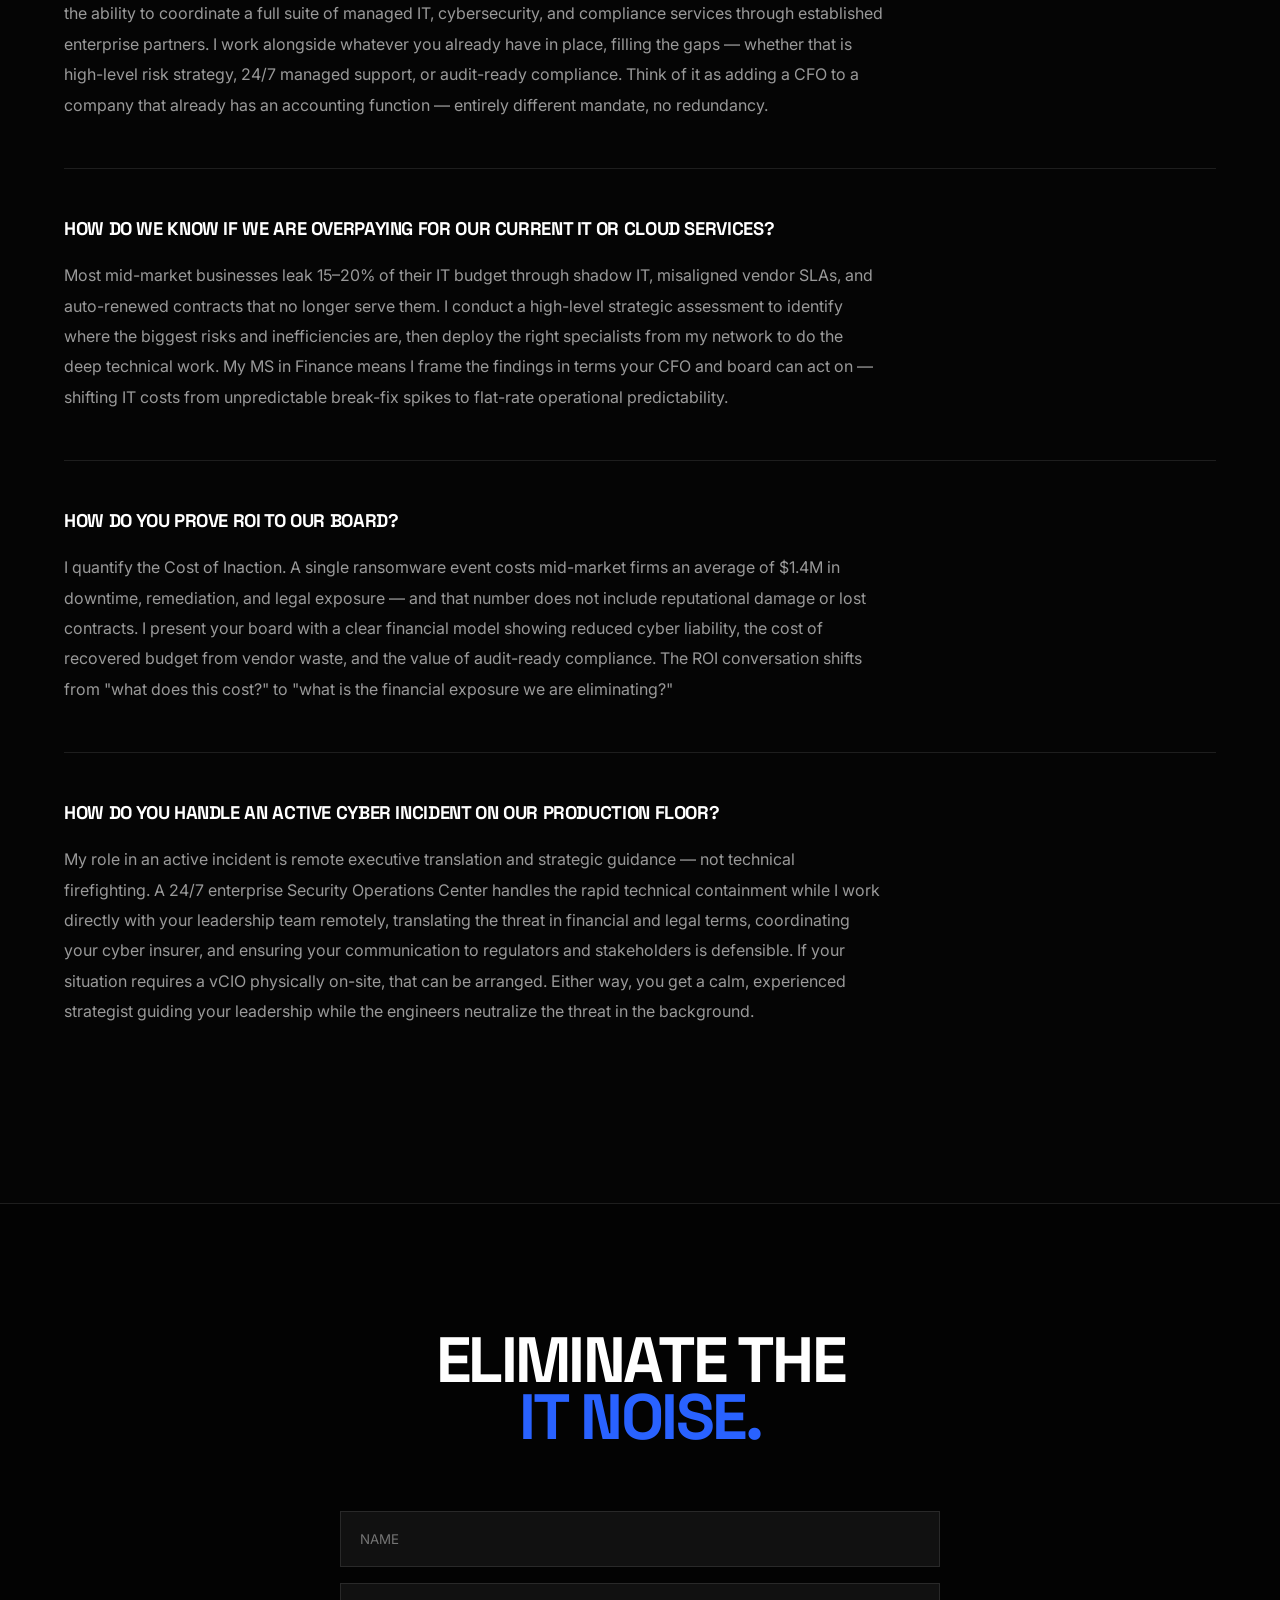
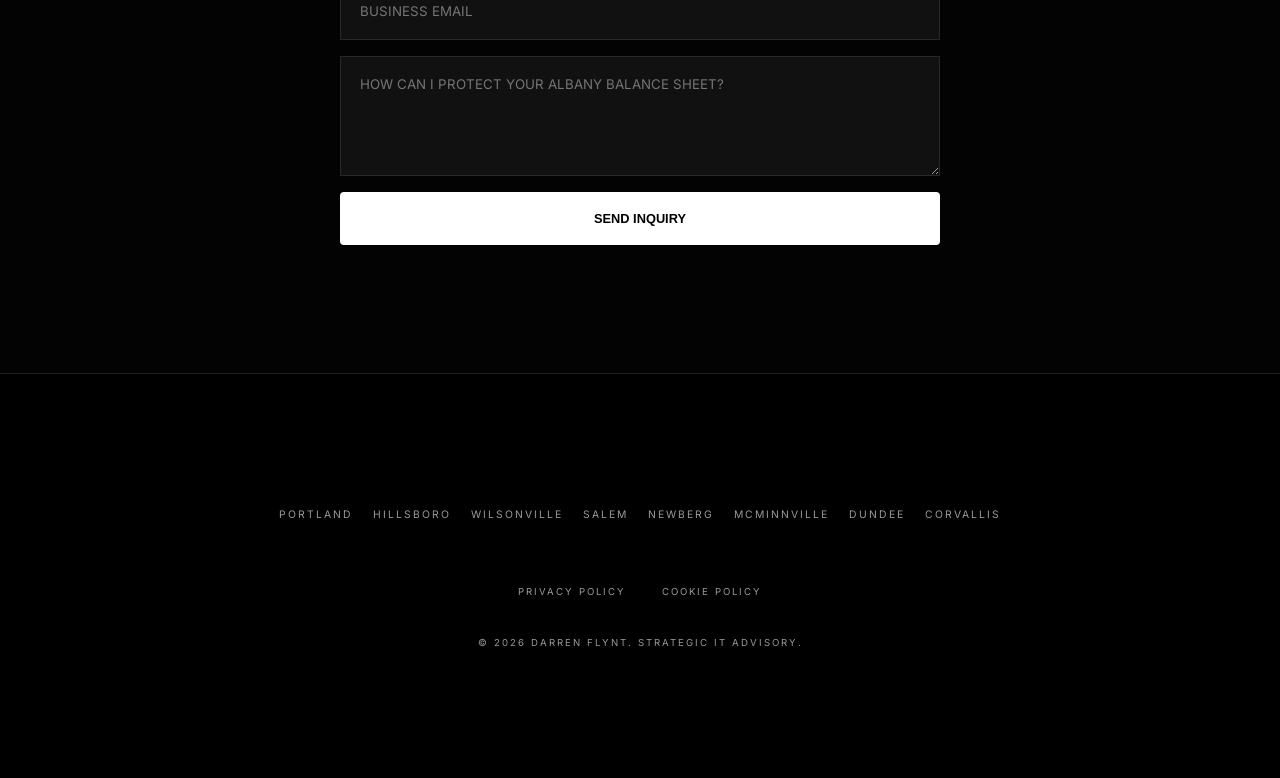
==== commit 932f49ac: "Add files via upload" ====
--- a/albany.html
+++ b/albany.html
@@ -55,7 +55,7 @@
         <div style="flex: 1.5; min-width: 300px;">
             <h2 style="font-size: 3rem; margin-bottom: 2rem;">THE ARCHITECT<br><span class="accent-text">MODEL.</span></h2>
             <p style="color: var(--text-dim); margin-bottom: 1.5rem; font-size: 1.1rem;">I sit on your side of the table as an independent Strategic Advisor. My process begins with a high-level assessment of your risk exposure and vendor landscape.</p>
-            <p style="color: var(--text-dim);">Once the strategy is designed, I leverage a global network for 24/7 Managed IT, Cybersecurity, and Compliance execution.</p>
+            <p style="color: var(--text-dim);">Once the strategy is defined, I coordinate delivery of Managed IT, Cybersecurity, and Compliance services through proven enterprise partners.</p>
         </div>
     </div></section>
     <section id="faq" style="background: #050505;">
@@ -66,7 +66,7 @@
 
                 <div class="faq-item">
                     <h3 class="faq-q">We already have an IT person in Albany. Why do we need a Fractional CIO?</h3>
-                    <p class="faq-a">Most internal IT resources — whether a single person or a small team — are already stretched across competing priorities. What I bring is a completely different scope: strategic oversight, vendor governance, and the ability to deploy a full suite of managed IT, cybersecurity, and compliance services through my vetted execution network. I work alongside whatever you already have in place, filling the gaps — whether that is high-level risk strategy, 24/7 managed support, or audit-ready compliance. Think of it as adding a CFO to a company that already has an accounting function — entirely different mandate, no redundancy.</p>
+                    <p class="faq-a">Most internal IT resources — whether a single person or a small team — are already stretched across competing priorities. What I bring is a completely different scope: strategic oversight, vendor governance, and the ability to coordinate a full suite of managed IT, cybersecurity, and compliance services through established enterprise partners. I work alongside whatever you already have in place, filling the gaps — whether that is high-level risk strategy, 24/7 managed support, or audit-ready compliance. Think of it as adding a CFO to a company that already has an accounting function — entirely different mandate, no redundancy.</p>
                 </div>
 
                 <div class="faq-item">
@@ -81,7 +81,7 @@
 
                 <div class="faq-item" style="border-bottom: none;">
                     <h3 class="faq-q">How do you handle an active cyber incident on our production floor?</h3>
-                    <p class="faq-a">My role in an active incident is remote executive translation and strategic guidance — not technical firefighting. My 24/7 enterprise Security Operations Center handles the rapid technical containment while I work directly with your leadership team remotely, translating the threat in financial and legal terms, coordinating your cyber insurer, and ensuring your communication to regulators and stakeholders is defensible. If your situation requires a vCIO physically on-site, I can deploy one. Either way, you get a calm, experienced strategist guiding your leadership while the engineers neutralize the threat in the background.</p>
+                    <p class="faq-a">My role in an active incident is remote executive translation and strategic guidance — not technical firefighting. A 24/7 enterprise Security Operations Center handles the rapid technical containment while I work directly with your leadership team remotely, translating the threat in financial and legal terms, coordinating your cyber insurer, and ensuring your communication to regulators and stakeholders is defensible. If your situation requires a vCIO physically on-site, that can be arranged. Either way, you get a calm, experienced strategist guiding your leadership while the engineers neutralize the threat in the background.</p>
                 </div>
 
             </div>
@@ -105,7 +105,7 @@
             <a href="privacy-policy.html" style="font-size: 0.6rem; color: var(--text-dim); text-transform: uppercase; letter-spacing: 2px; text-decoration: none; margin: 0 1rem;">Privacy Policy</a>
             <a href="cookie-policy.html" style="font-size: 0.6rem; color: var(--text-dim); text-transform: uppercase; letter-spacing: 2px; text-decoration: none; margin: 0 1rem;">Cookie Policy</a>
         </div>
-        <p style="font-size: 0.6rem; color: var(--text-dim); text-transform: uppercase; letter-spacing: 2px;">© 2026 Darren Flynt. Strategic Advisory | Global Execution Network.</p>
+        <p style="font-size: 0.6rem; color: var(--text-dim); text-transform: uppercase; letter-spacing: 2px;">© 2026 Darren Flynt. Strategic IT Advisory.</p>
     </div></footer>
 
     <!-- Cookie Banner -->
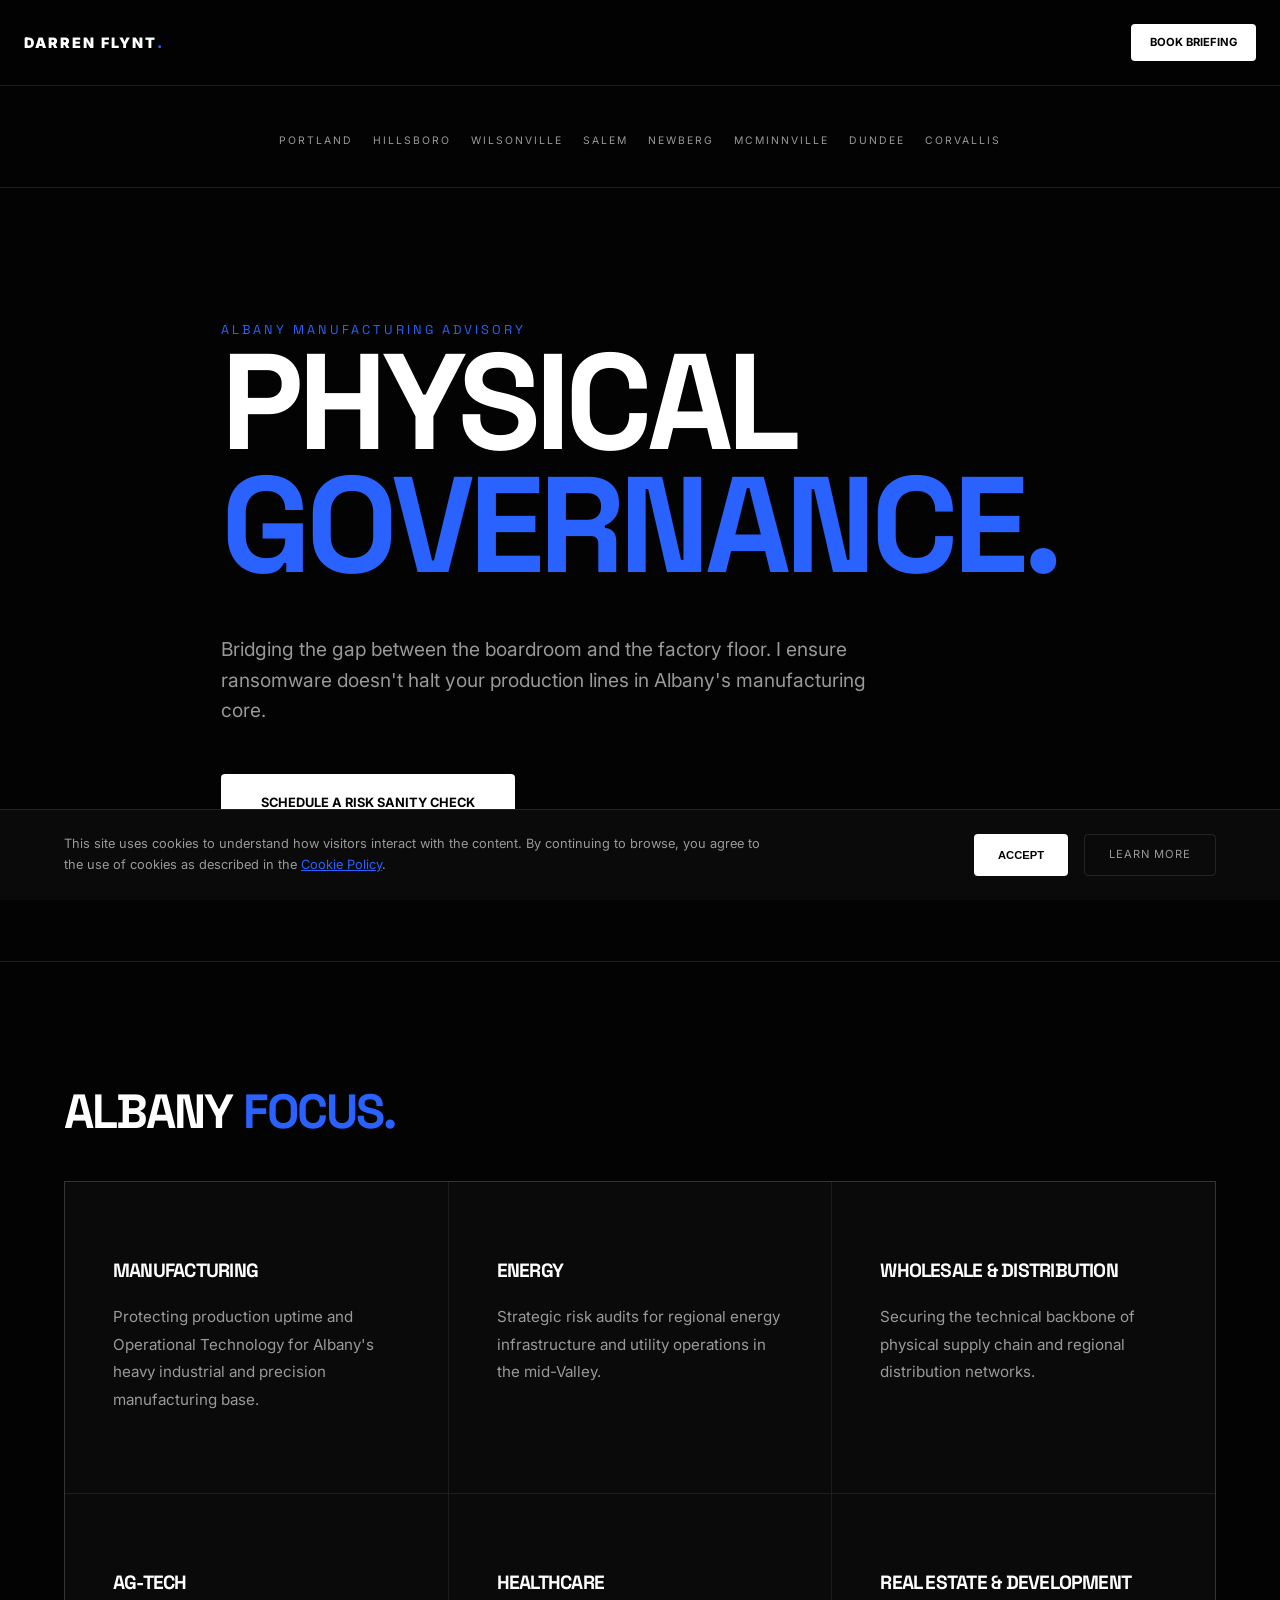
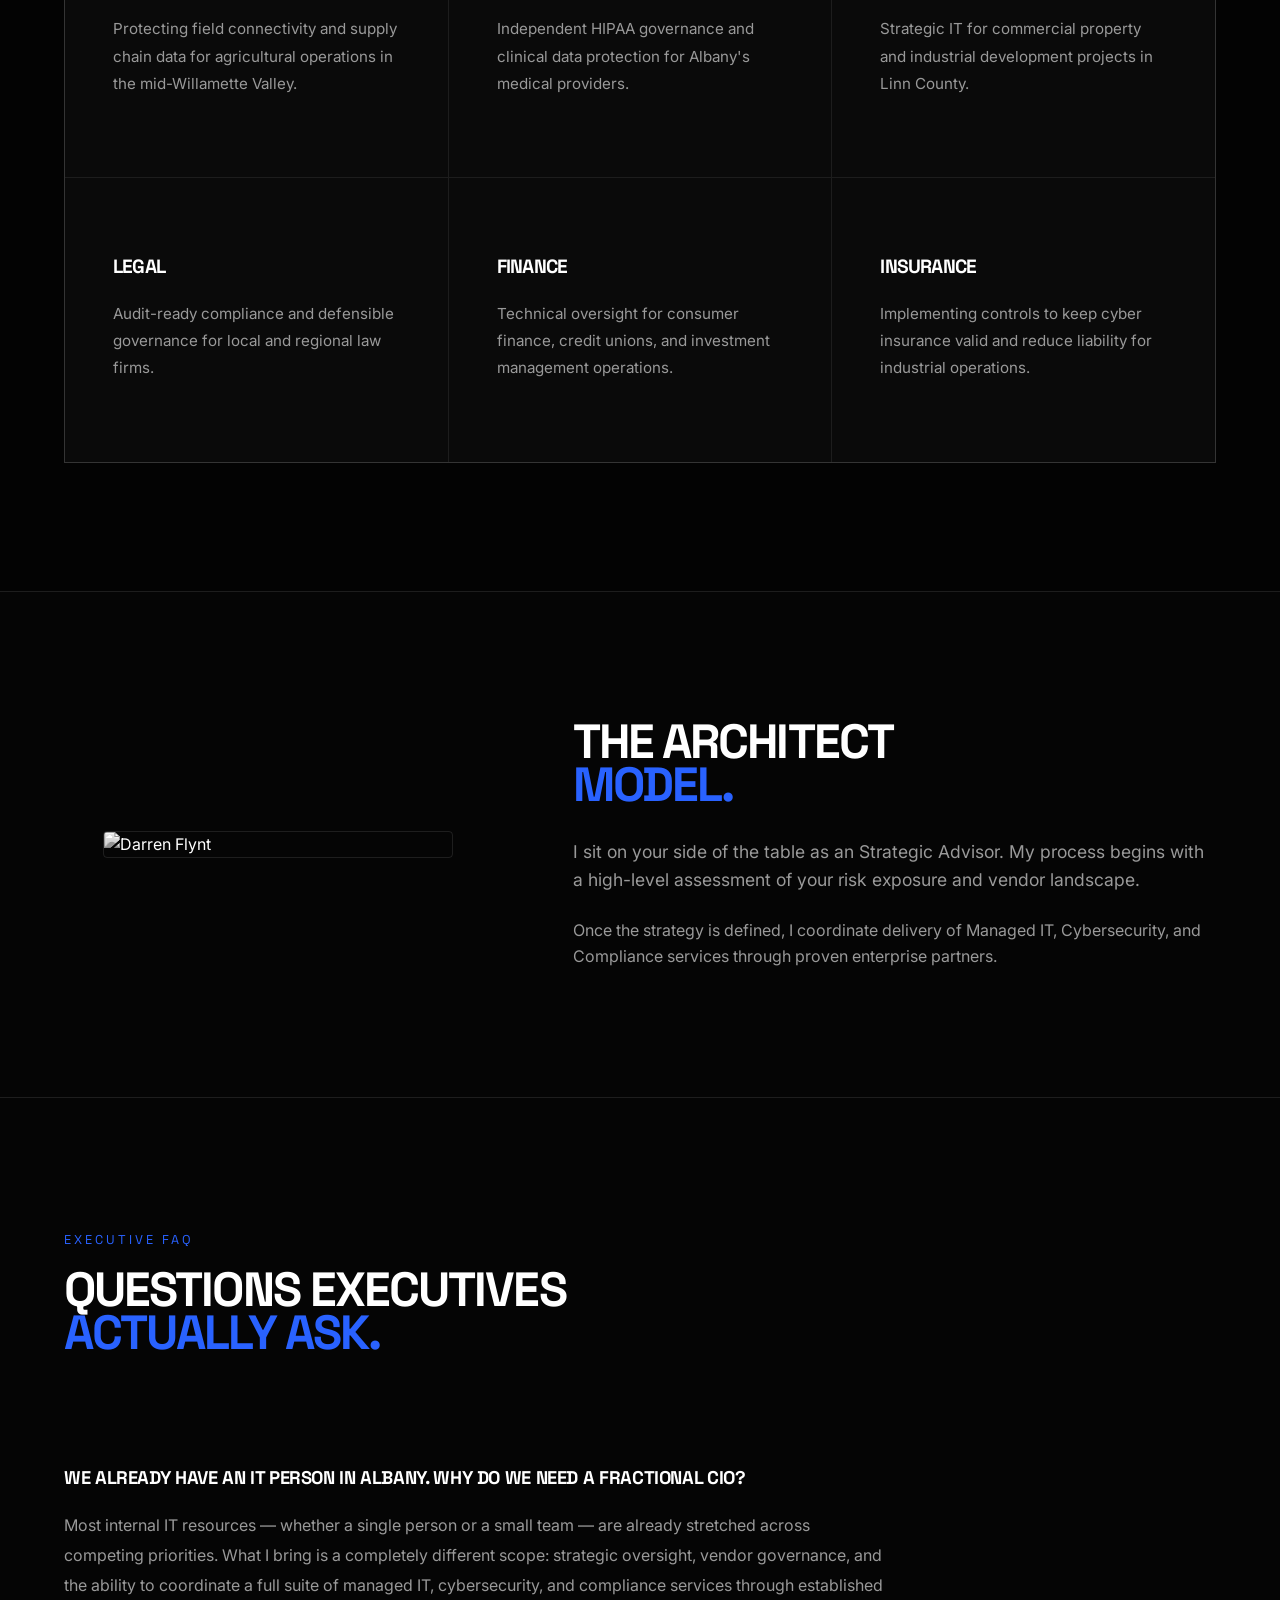
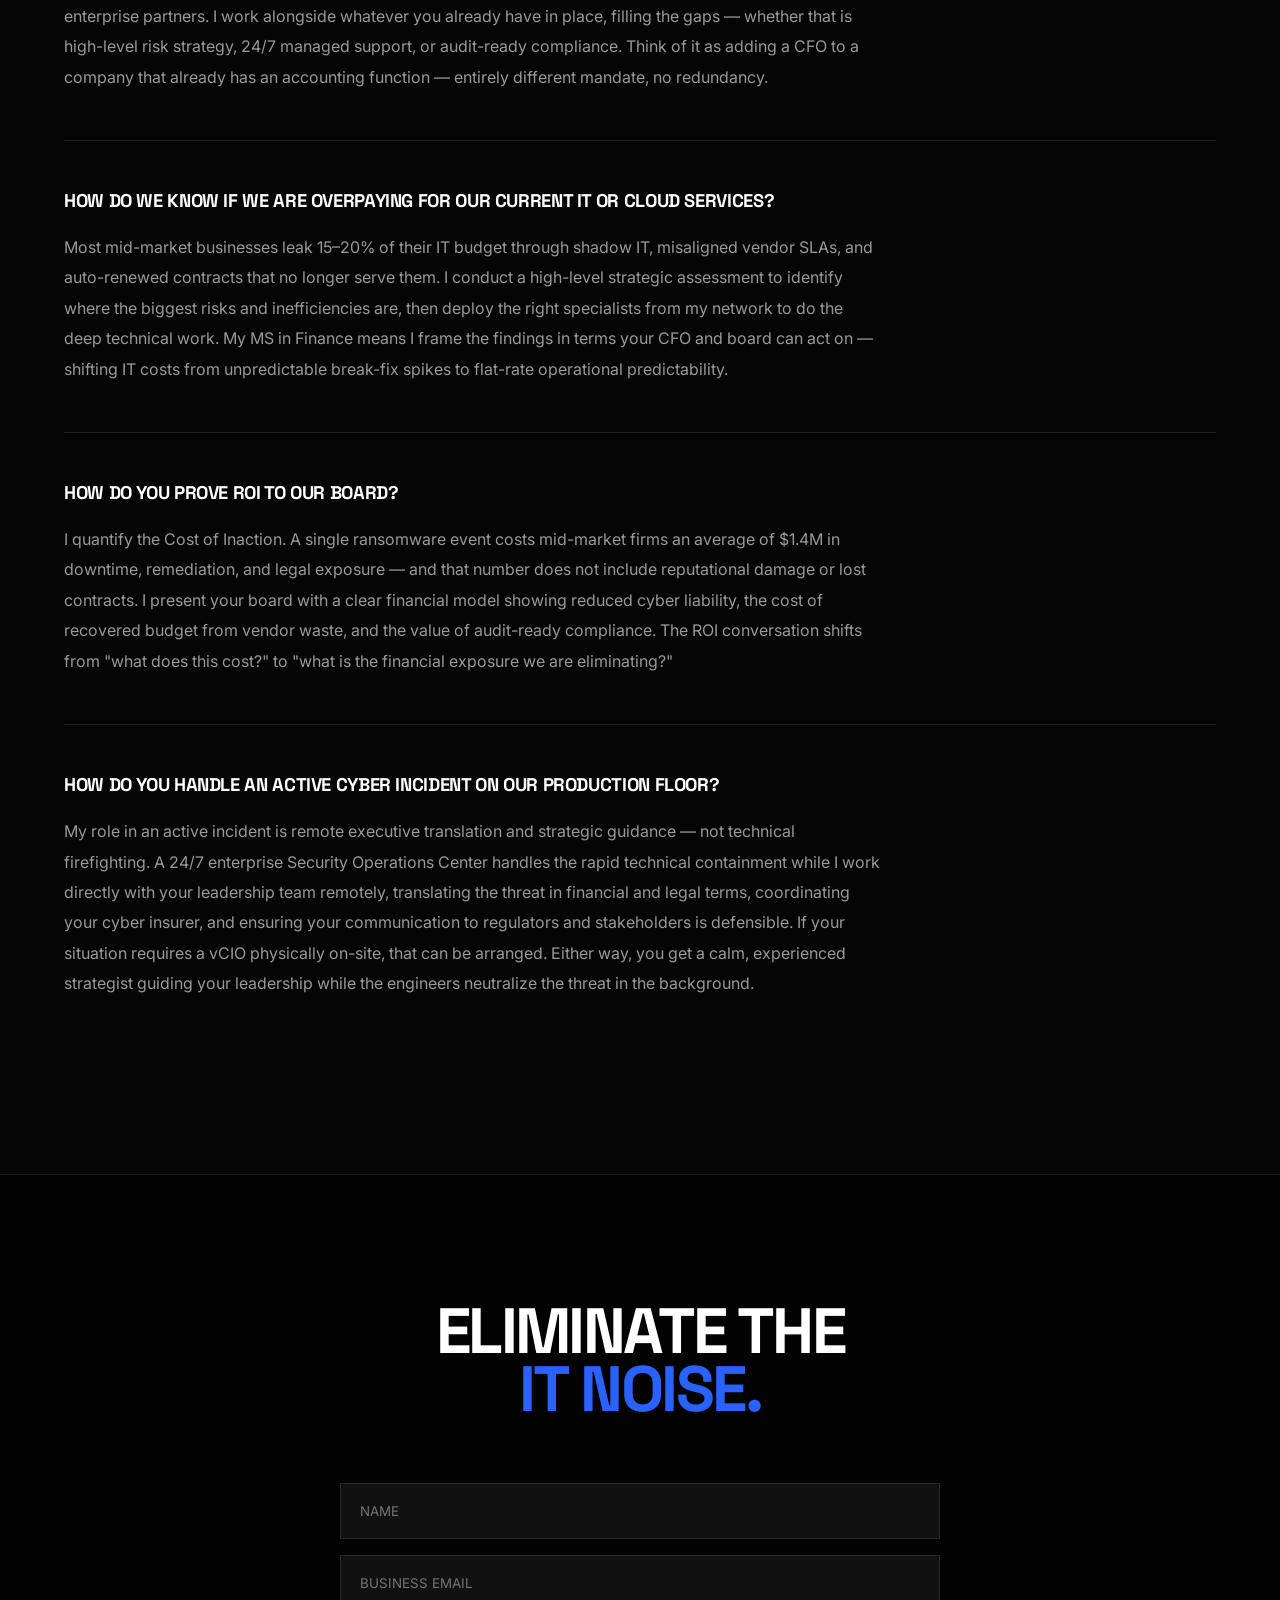
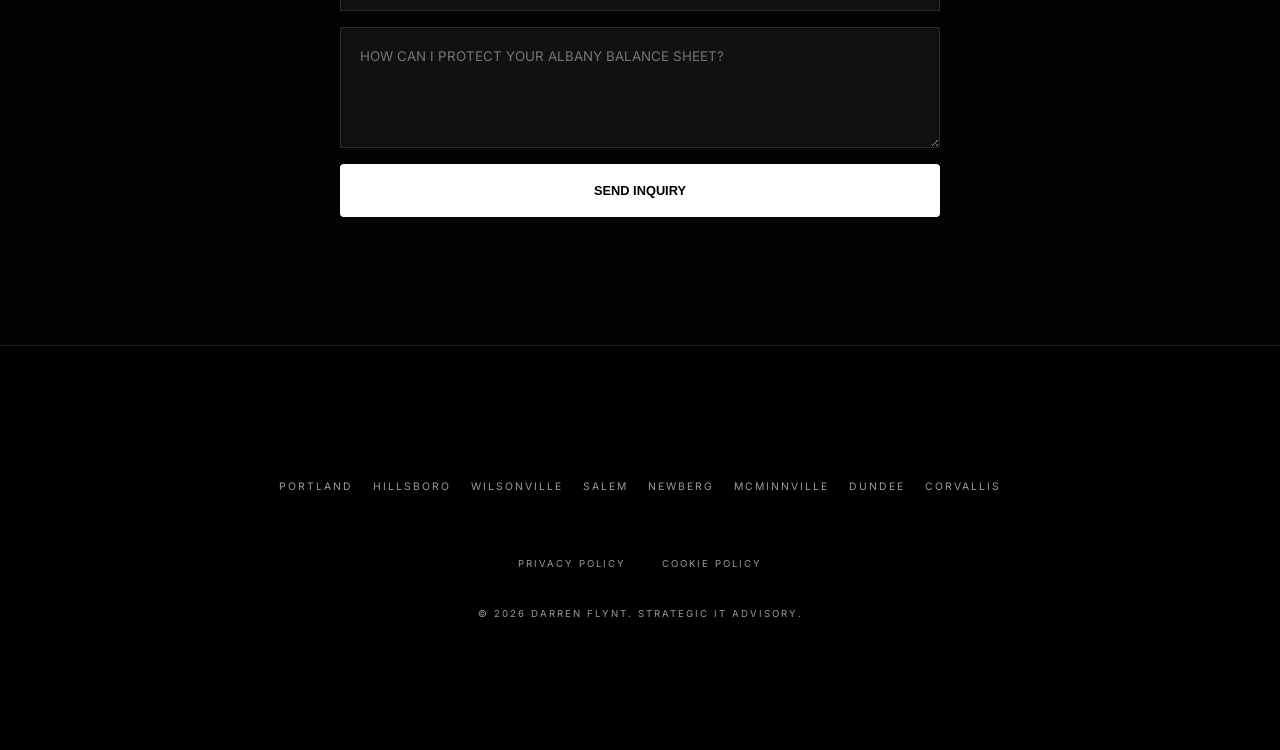
==== commit 1a1ca86c: "Add files via upload" ====
--- a/albany.html
+++ b/albany.html
@@ -54,7 +54,7 @@
         <div class="portrait-wrap"><img src="headshot.jpg" alt="Darren Flynt" class="portrait"></div>
         <div style="flex: 1.5; min-width: 300px;">
             <h2 style="font-size: 3rem; margin-bottom: 2rem;">THE ARCHITECT<br><span class="accent-text">MODEL.</span></h2>
-            <p style="color: var(--text-dim); margin-bottom: 1.5rem; font-size: 1.1rem;">I sit on your side of the table as an independent Strategic Advisor. My process begins with a high-level assessment of your risk exposure and vendor landscape.</p>
+            <p style="color: var(--text-dim); margin-bottom: 1.5rem; font-size: 1.1rem;">I sit on your side of the table as an Strategic Advisor. My process begins with a high-level assessment of your risk exposure and vendor landscape.</p>
             <p style="color: var(--text-dim);">Once the strategy is defined, I coordinate delivery of Managed IT, Cybersecurity, and Compliance services through proven enterprise partners.</p>
         </div>
     </div></section>
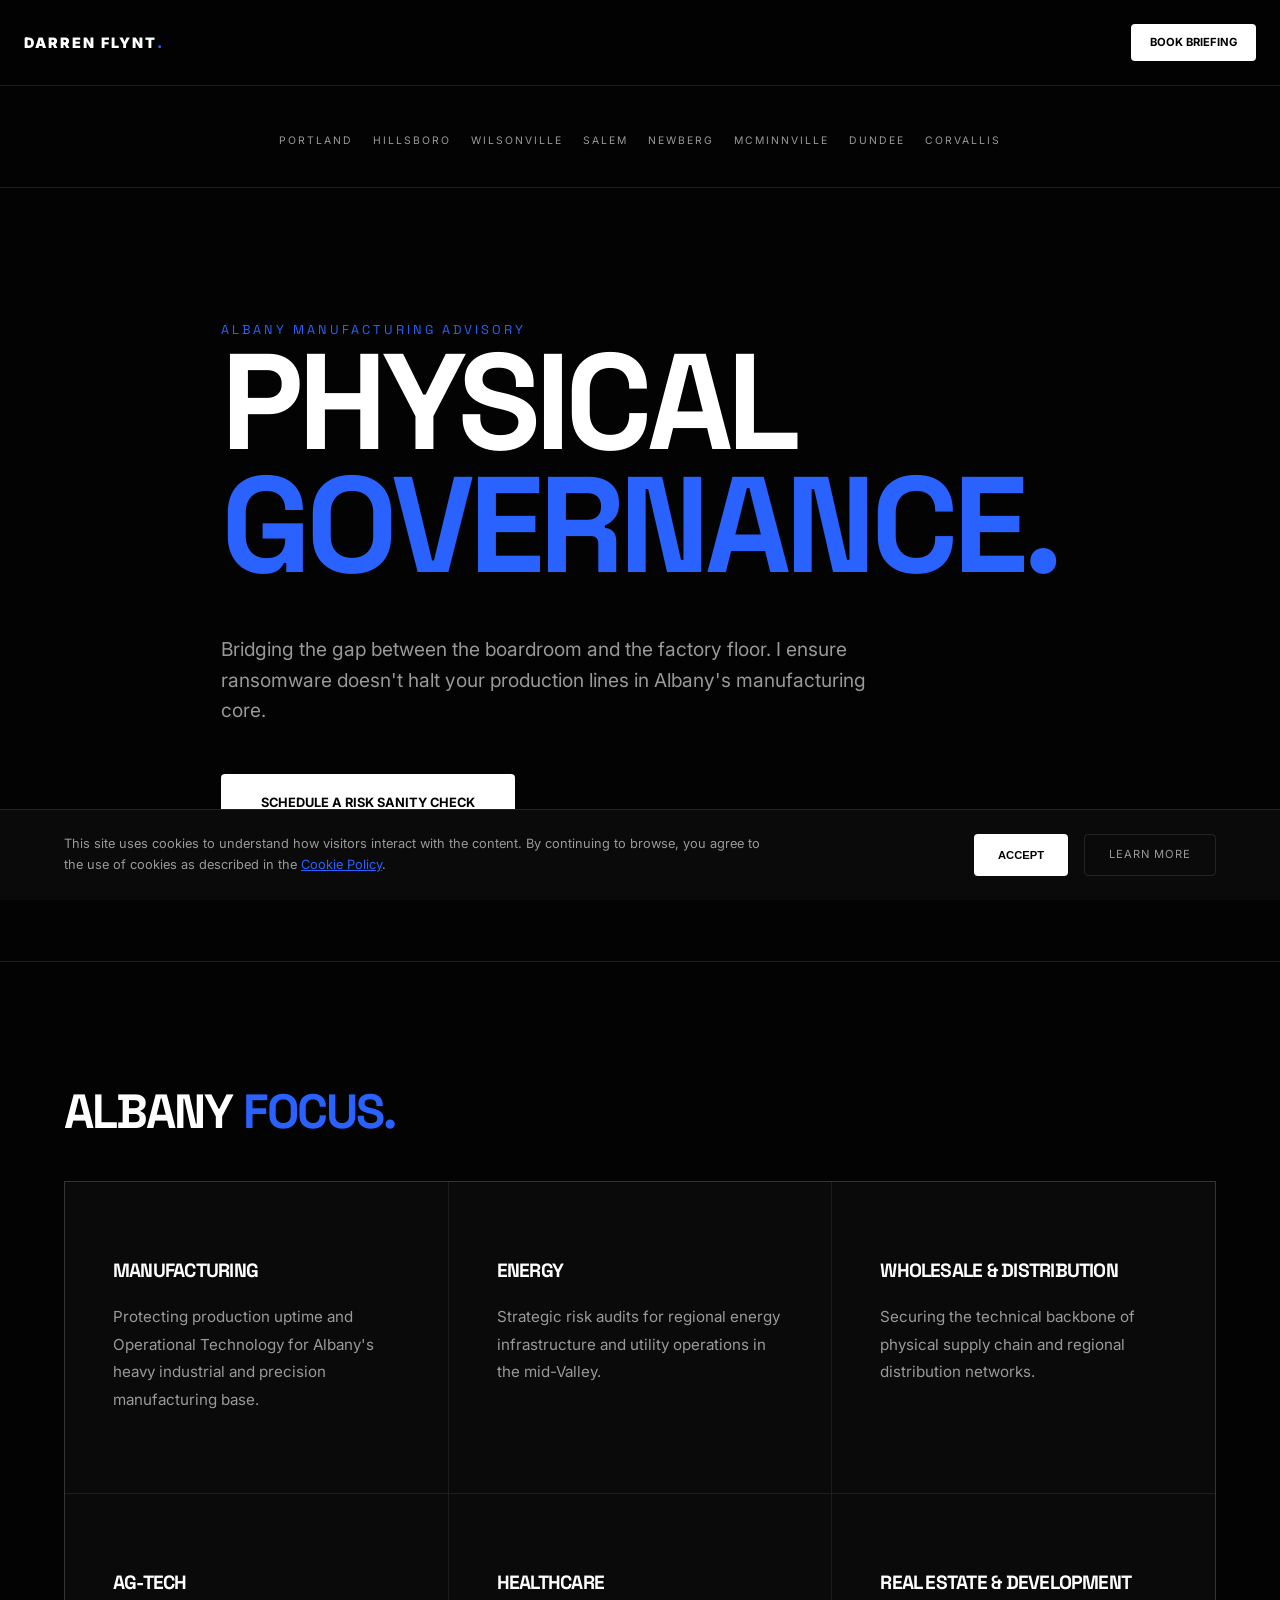
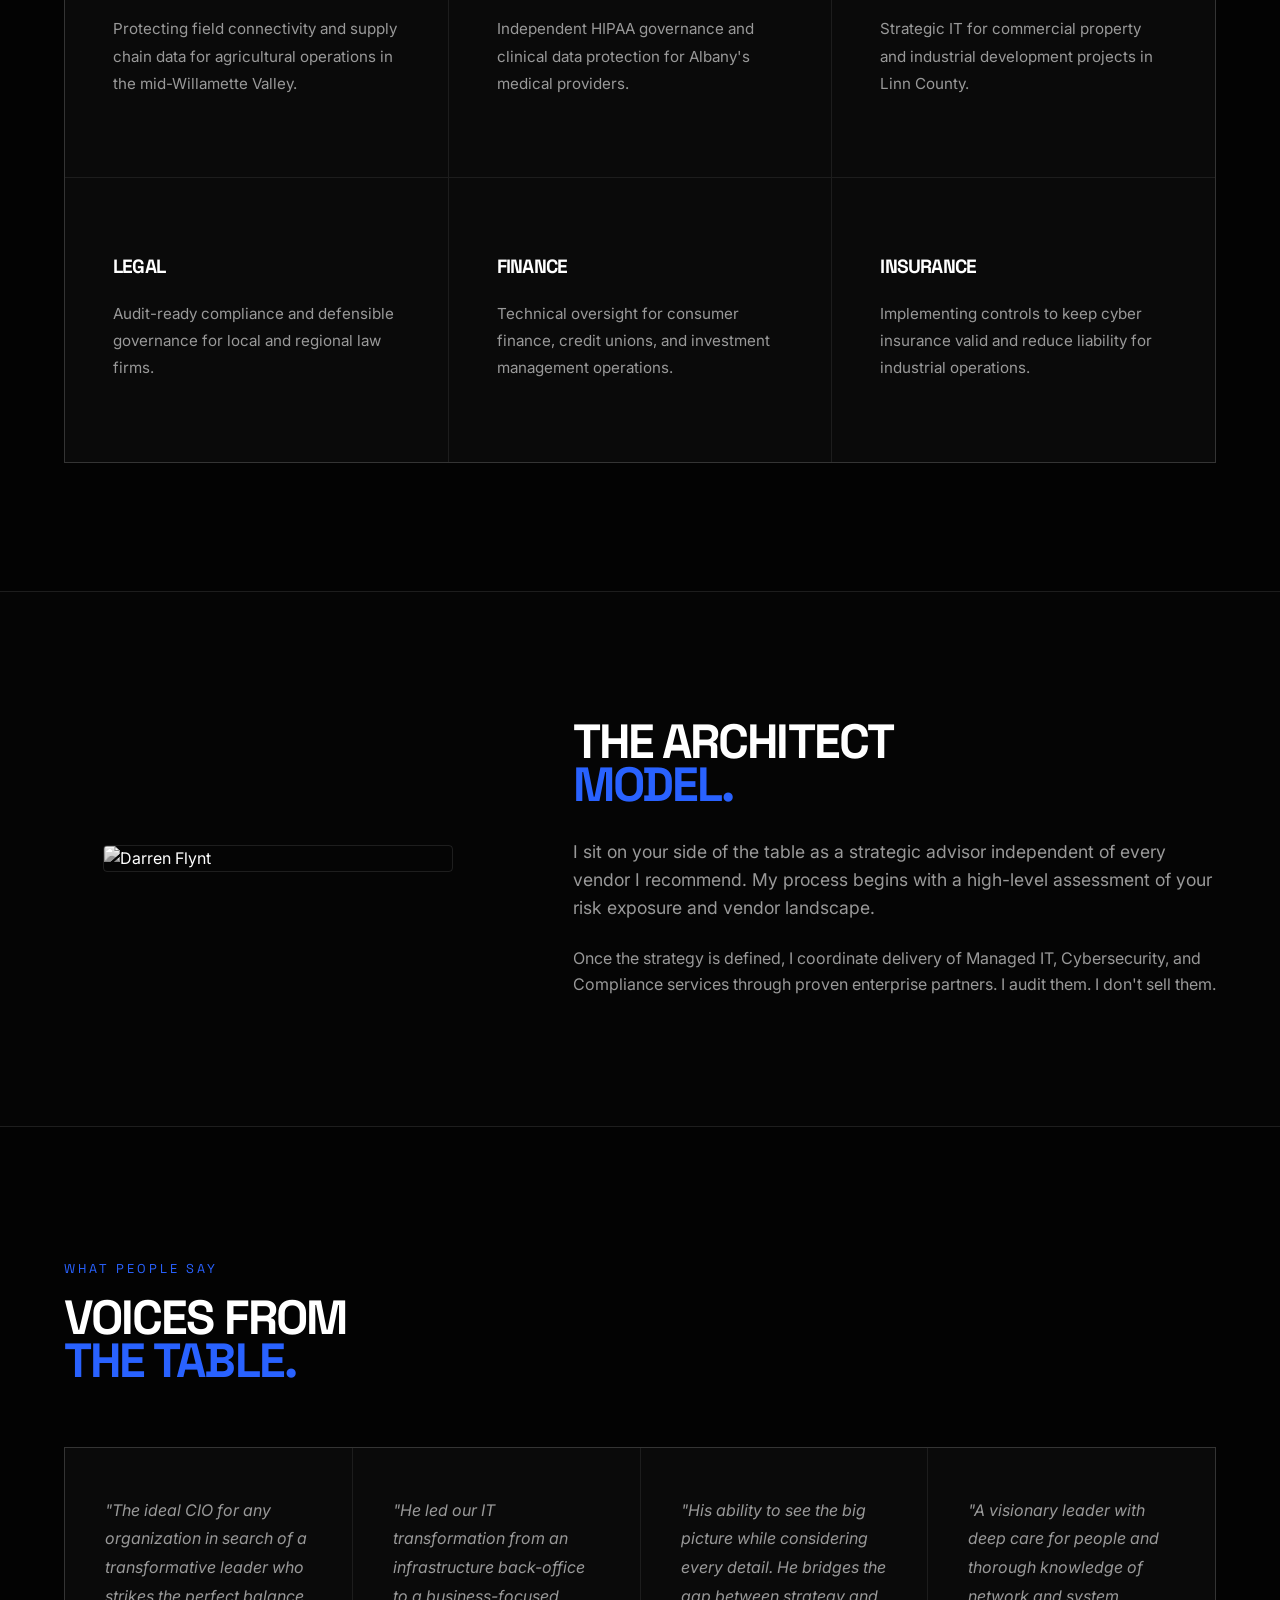
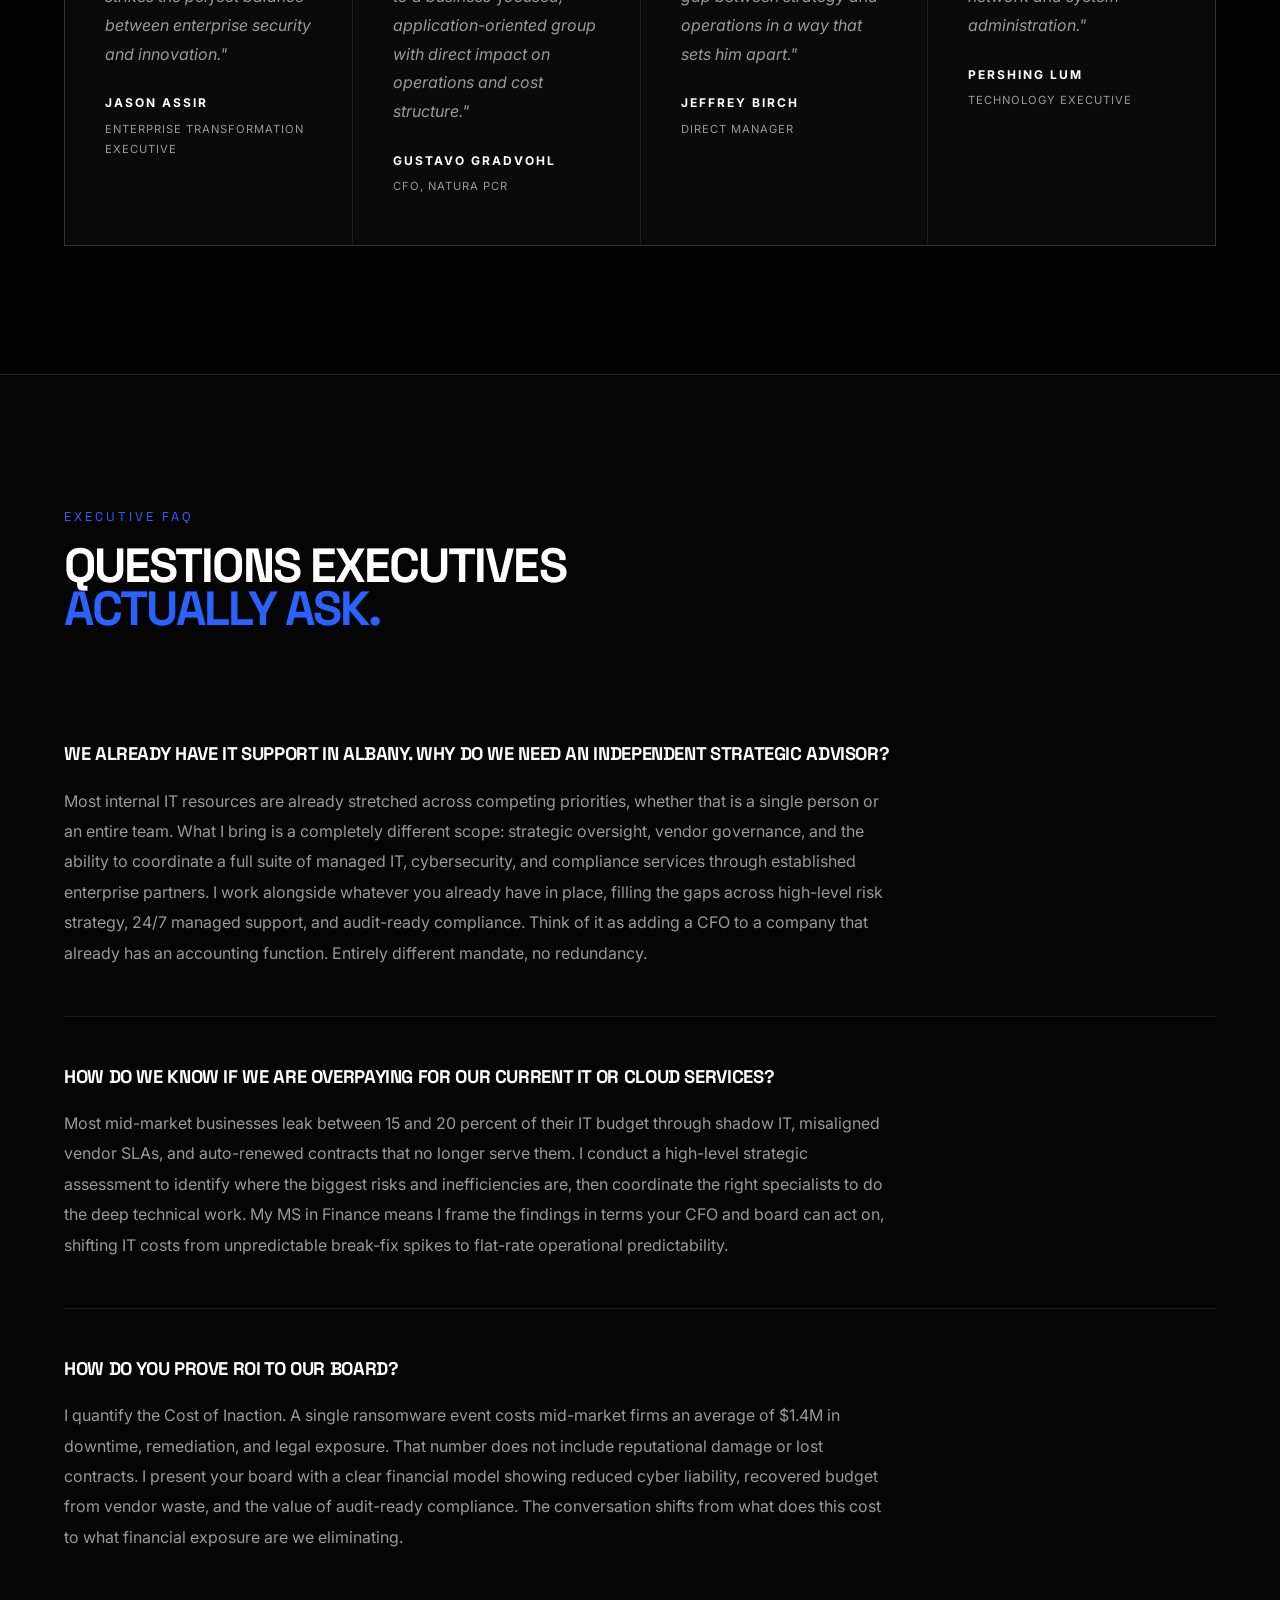
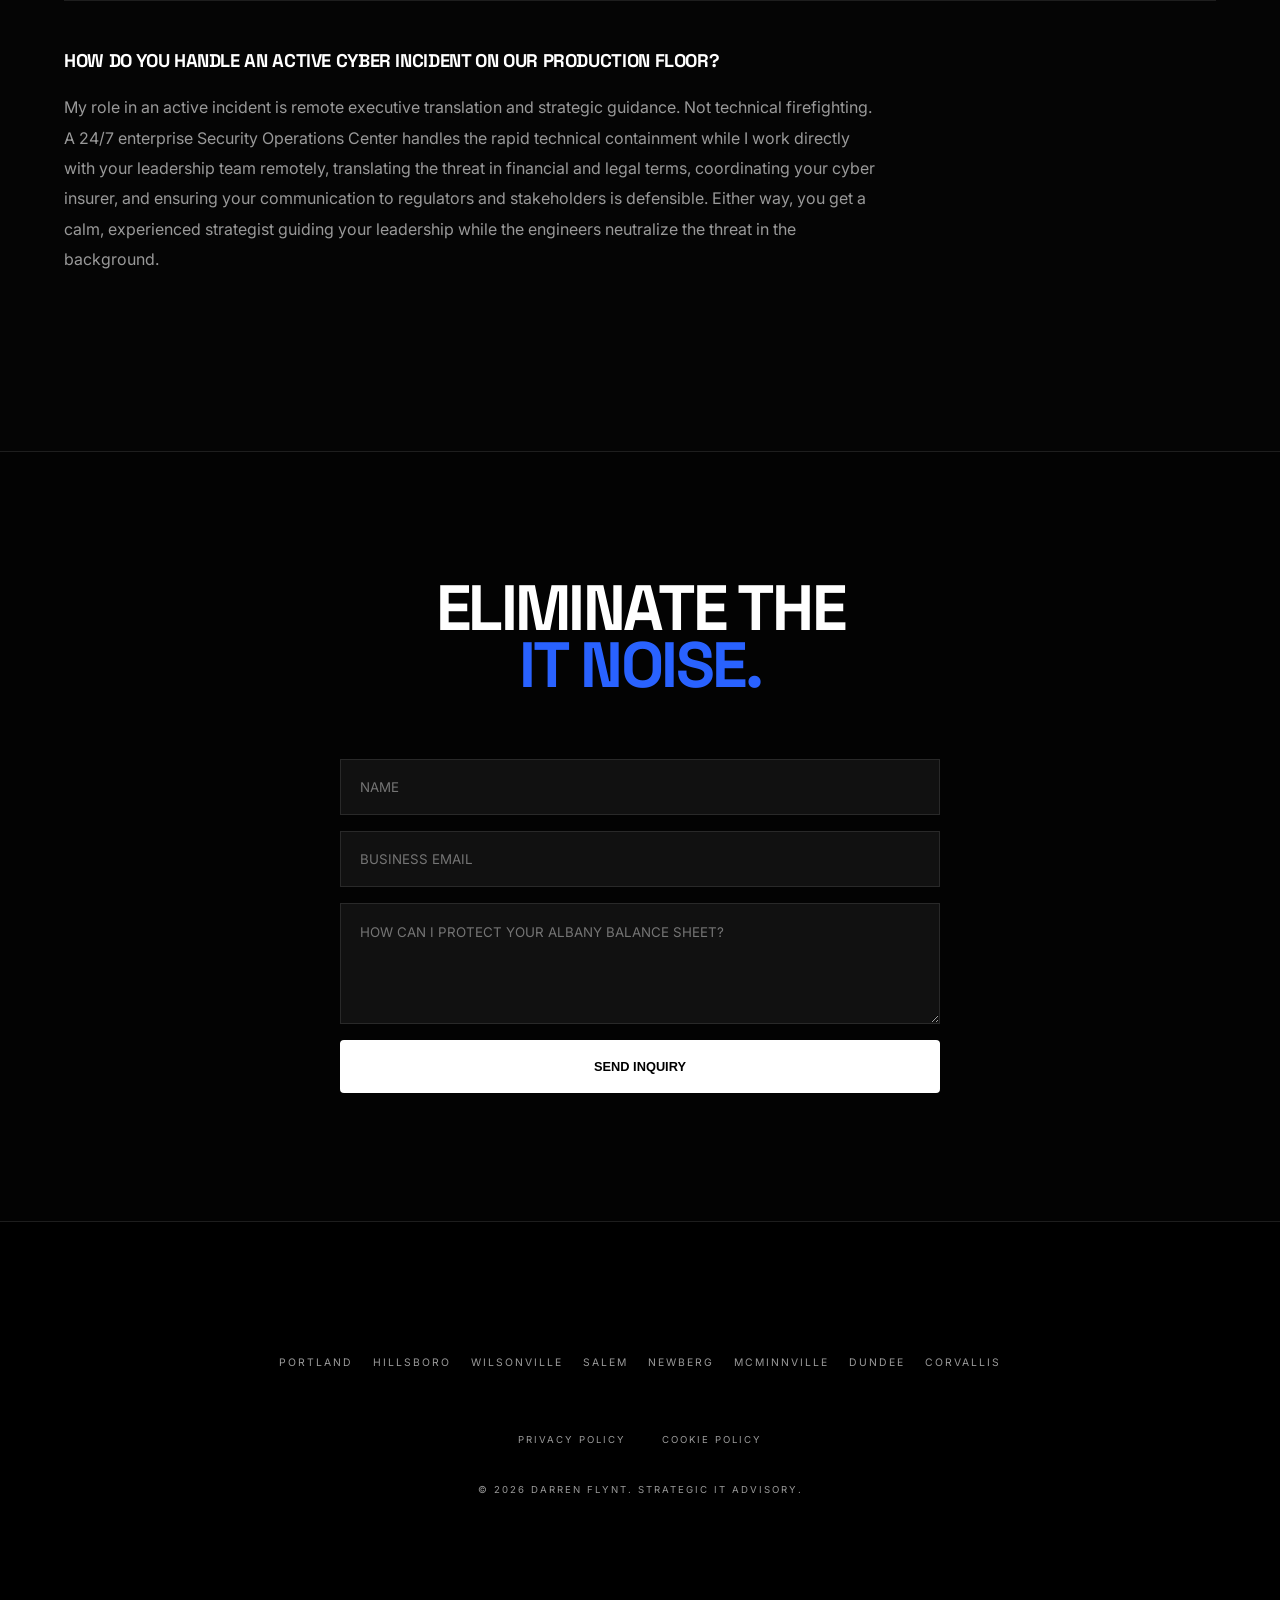
==== commit fe762154: "Add files via upload" ====
--- a/albany.html
+++ b/albany.html
@@ -1,131 +1,169 @@
 <!DOCTYPE html>
 <html lang="en">
 <head>
-    <meta charset="UTF-8"><meta name="viewport" content="width=device-width, initial-scale=1.0">
-    <link rel="stylesheet" href="style.css">
-    <link href="https://fonts.googleapis.com/css2?family=Inter:wght@400;700&family=Space+Grotesk:wght@700&display=swap" rel="stylesheet">
-    <link rel="canonical" href="https://darrenflynt.com/albany.html">
-    <title>Albany Fractional CIO | Manufacturing & OT Security | Darren Flynt</title>
-    <meta name="description" content="Strategic IT advisor for Albany's manufacturing and industrial base. Bridging the boardroom and the factory floor — ransomware defense, OT security, and cyber governance.">
-    <meta property="og:title" content="Albany Manufacturing IT Advisor | Darren Flynt">
-    <meta property="og:description" content="OT security, ransomware defense, and IT governance for Albany's manufacturing and industrial corridor.">
-    <meta property="og:url" content="https://darrenflynt.com/albany.html">
-    <meta property="og:type" content="website">
-    <meta property="og:image" content="https://darrenflynt.com/headshot.jpg">
-    <meta name="twitter:card" content="summary_large_image">
-    <script type="application/ld+json">
-    {
-      "@context": "https://schema.org",
-      "@type": "Person",
-      "name": "Darren Flynt",
-      "url": "https://darrenflynt.com/",
-      "image": "https://darrenflynt.com/headshot.jpg",
-      "jobTitle": "Fractional CIO & Strategic IT Advisor",
-      "sameAs": ["https://www.linkedin.com/in/darrenflynt"]
-    }
-    </script>
+ <meta charset="UTF-8"><meta name="viewport" content="width=device-width, initial-scale=1.0">
+ <link rel="stylesheet" href="style.css">
+ <link href="https://fonts.googleapis.com/css2?family=Inter:wght@400;700&family=Space+Grotesk:wght@700&display=swap" rel="stylesheet">
+ <link rel="canonical" href="https://darrenflynt.com/albany.html">
+ <title>Albany Strategic IT Advisor | Manufacturing & OT Security | Darren Flynt</title>
+ <meta name="description" content="Strategic IT advisor for Albany's manufacturing and industrial base. Bridging the boardroom and the factory floor with ransomware defense, OT security, and cyber governance.">
+ <meta property="og:title" content="Albany Manufacturing IT Advisor | Darren Flynt">
+ <meta property="og:description" content="OT security, ransomware defense, and IT governance for Albany's manufacturing and industrial corridor.">
+ <meta property="og:url" content="https://darrenflynt.com/albany.html">
+ <meta property="og:type" content="website">
+ <meta property="og:image" content="https://darrenflynt.com/headshot.jpg">
+ <meta name="twitter:card" content="summary_large_image">
+ <script type="application/ld+json">
+ {
+ "@context": "https://schema.org",
+ "@type": "Person",
+ "name": "Darren Flynt",
+ "url": "https://darrenflynt.com/",
+ "image": "https://darrenflynt.com/headshot.jpg",
+ "jobTitle": "Independent Strategic IT Advisor & Risk Governance Executive",
+ "sameAs": ["https://www.linkedin.com/in/darrenflynt"]
+ }
+ </script>
 </head>
 <body>
-    <nav>
-        <a href="index.html" class="nav-logo">DARREN FLYNT<span style="color: var(--accent);">.</span></a>
-        <a href="https://calendly.com/darrenflynt" class="btn" style="padding: 0.6rem 1.2rem; font-size: 0.7rem;">Book Briefing</a>
-    </nav>
-    <div class="city-nav header-nav">
-        <a href="portland.html">Portland</a><a href="hillsboro.html">Hillsboro</a><a href="wilsonville.html">Wilsonville</a><a href="salem.html">Salem</a><a href="newberg.html">Newberg</a><a href="mcminnville.html">McMinnville</a><a href="dundee.html">Dundee</a><a href="corvallis.html">Corvallis</a>
-    </div>
-    <section class="hero"><div class="container">
-        <span style="font-family: 'Space Grotesk'; color: var(--accent); font-size: 0.8rem; letter-spacing: 3px;">ALBANY MANUFACTURING ADVISORY</span>
-        <h1>PHYSICAL<br><span class="accent-text">GOVERNANCE.</span></h1>
-        <p class="hero-sub">Bridging the gap between the boardroom and the factory floor. I ensure ransomware doesn't halt your production lines in Albany's manufacturing core.</p>
-        <a href="#contact" class="btn">Schedule a Risk Sanity Check</a>
-    </div></section>
-    <section id="industries"><div class="container"><h2 style="font-size: 3rem;">ALBANY <span class="accent-text">FOCUS.</span></h2><div class="maze-grid">
-        <div class="maze-card"><h3>Manufacturing</h3><p>Protecting production uptime and Operational Technology for Albany's heavy industrial and precision manufacturing base.</p></div>
-        <div class="maze-card"><h3>Energy</h3><p>Strategic risk audits for regional energy infrastructure and utility operations in the mid-Valley.</p></div>
-        <div class="maze-card"><h3>Wholesale & Distribution</h3><p>Securing the technical backbone of physical supply chain and regional distribution networks.</p></div>
-        <div class="maze-card"><h3>Ag-Tech</h3><p>Protecting field connectivity and supply chain data for agricultural operations in the mid-Willamette Valley.</p></div>
-        <div class="maze-card"><h3>Healthcare</h3><p>Independent HIPAA governance and clinical data protection for Albany's medical providers.</p></div>
-        <div class="maze-card"><h3>Real Estate & Development</h3><p>Strategic IT for commercial property and industrial development projects in Linn County.</p></div>
-        <div class="maze-card"><h3>Legal</h3><p>Audit-ready compliance and defensible governance for local and regional law firms.</p></div>
-        <div class="maze-card"><h3>Finance</h3><p>Technical oversight for consumer finance, credit unions, and investment management operations.</p></div>
-        <div class="maze-card"><h3>Insurance</h3><p>Implementing controls to keep cyber insurance valid and reduce liability for industrial operations.</p></div>
-    </div></div></section>
-    <section style="background: #050505;"><div class="container" style="display: flex; flex-wrap: wrap; gap: 5rem; align-items: center;">
-        <div class="portrait-wrap"><img src="headshot.jpg" alt="Darren Flynt" class="portrait"></div>
-        <div style="flex: 1.5; min-width: 300px;">
-            <h2 style="font-size: 3rem; margin-bottom: 2rem;">THE ARCHITECT<br><span class="accent-text">MODEL.</span></h2>
-            <p style="color: var(--text-dim); margin-bottom: 1.5rem; font-size: 1.1rem;">I sit on your side of the table as an Strategic Advisor. My process begins with a high-level assessment of your risk exposure and vendor landscape.</p>
-            <p style="color: var(--text-dim);">Once the strategy is defined, I coordinate delivery of Managed IT, Cybersecurity, and Compliance services through proven enterprise partners.</p>
-        </div>
-    </div></section>
-    <section id="faq" style="background: #050505;">
-        <div class="container">
-            <span style="font-family: 'Space Grotesk'; color: var(--accent); font-size: 0.8rem; letter-spacing: 3px;">EXECUTIVE FAQ</span>
-            <h2 style="font-size: 3rem; margin-top: 1rem; margin-bottom: 4rem;">QUESTIONS EXECUTIVES<br><span class="accent-text">ACTUALLY ASK.</span></h2>
-            <div style="display: flex; flex-direction: column; gap: 0;">
+ <nav>
+ <a href="index.html" class="nav-logo">DARREN FLYNT<span style="color: var(--accent);">.</span></a>
+ <a href="https://calendly.com/darrenflynt" class="btn" style="padding: 0.6rem 1.2rem; font-size: 0.7rem;">Book Briefing</a>
+ </nav>
+ <div class="city-nav header-nav">
+ <a href="portland.html">Portland</a><a href="hillsboro.html">Hillsboro</a><a href="wilsonville.html">Wilsonville</a><a href="salem.html">Salem</a><a href="newberg.html">Newberg</a><a href="mcminnville.html">McMinnville</a><a href="dundee.html">Dundee</a><a href="corvallis.html">Corvallis</a>
+ </div>
+ <section class="hero"><div class="container">
+ <span style="font-family: 'Space Grotesk'; color: var(--accent); font-size: 0.8rem; letter-spacing: 3px;">ALBANY MANUFACTURING ADVISORY</span>
+ <h1>PHYSICAL<br><span class="accent-text">GOVERNANCE.</span></h1>
+ <p class="hero-sub">Bridging the gap between the boardroom and the factory floor. I ensure ransomware doesn't halt your production lines in Albany's manufacturing core.</p>
+ <a href="#contact" class="btn">Schedule a Risk Sanity Check</a>
+ </div></section>
+ <section id="industries"><div class="container"><h2 style="font-size: 3rem;">ALBANY <span class="accent-text">FOCUS.</span></h2><div class="maze-grid">
+ <div class="maze-card"><h3>Manufacturing</h3><p>Protecting production uptime and Operational Technology for Albany's heavy industrial and precision manufacturing base.</p></div>
+ <div class="maze-card"><h3>Energy</h3><p>Strategic risk audits for regional energy infrastructure and utility operations in the mid-Valley.</p></div>
+ <div class="maze-card"><h3>Wholesale & Distribution</h3><p>Securing the technical backbone of physical supply chain and regional distribution networks.</p></div>
+ <div class="maze-card"><h3>Ag-Tech</h3><p>Protecting field connectivity and supply chain data for agricultural operations in the mid-Willamette Valley.</p></div>
+ <div class="maze-card"><h3>Healthcare</h3><p>Independent HIPAA governance and clinical data protection for Albany's medical providers.</p></div>
+ <div class="maze-card"><h3>Real Estate & Development</h3><p>Strategic IT for commercial property and industrial development projects in Linn County.</p></div>
+ <div class="maze-card"><h3>Legal</h3><p>Audit-ready compliance and defensible governance for local and regional law firms.</p></div>
+ <div class="maze-card"><h3>Finance</h3><p>Technical oversight for consumer finance, credit unions, and investment management operations.</p></div>
+ <div class="maze-card"><h3>Insurance</h3><p>Implementing controls to keep cyber insurance valid and reduce liability for industrial operations.</p></div>
+ </div></div></section>
+ <section style="background: #050505;"><div class="container" style="display: flex; flex-wrap: wrap; gap: 5rem; align-items: center;">
+ <div class="portrait-wrap"><img src="headshot.jpg" alt="Darren Flynt" class="portrait"></div>
+ <div style="flex: 1.5; min-width: 300px;">
+ <h2 style="font-size: 3rem; margin-bottom: 2rem;">THE ARCHITECT<br><span class="accent-text">MODEL.</span></h2>
+ <p style="color: var(--text-dim); margin-bottom: 1.5rem; font-size: 1.1rem;">I sit on your side of the table as a strategic advisor independent of every vendor I recommend. My process begins with a high-level assessment of your risk exposure and vendor landscape.</p>
+ <p style="color: var(--text-dim);">Once the strategy is defined, I coordinate delivery of Managed IT, Cybersecurity, and Compliance services through proven enterprise partners. I audit them. I don't sell them.</p>
+ </div>
+ </div></section>
+ 
+ <section style="background: #030303;">
+ <div class="container">
+ <span style="font-family: 'Space Grotesk'; color: var(--accent); font-size: 0.8rem; letter-spacing: 3px;">WHAT PEOPLE SAY</span>
+ <h2 style="font-size: 3rem; margin-top: 1rem; margin-bottom: 4rem;">VOICES FROM<br><span class="accent-text">THE TABLE.</span></h2>
+ <div class="maze-grid" style="grid-template-columns: repeat(auto-fit, minmax(280px, 1fr));">
+ <div class="maze-card" style="padding: 3rem 2.5rem; display: flex; flex-direction: column; gap: 1.5rem;">
+ <p style="color: var(--text-dim); font-size: 1rem; line-height: 1.8; font-style: italic;">"The ideal CIO for any organization in search of a transformative leader who strikes the perfect balance between enterprise security and innovation."</p>
+ <div>
+ <p style="color: #fff; font-size: 0.75rem; font-weight: 700; text-transform: uppercase; letter-spacing: 2px; margin-bottom: 0.3rem;">Jason Assir</p>
+ <p style="color: var(--text-dim); font-size: 0.7rem; text-transform: uppercase; letter-spacing: 1px;">Enterprise Transformation Executive</p>
+ </div>
+ </div>
+ <div class="maze-card" style="padding: 3rem 2.5rem; display: flex; flex-direction: column; gap: 1.5rem;">
+ <p style="color: var(--text-dim); font-size: 1rem; line-height: 1.8; font-style: italic;">"He led our IT transformation from an infrastructure back-office to a business-focused, application-oriented group with direct impact on operations and cost structure."</p>
+ <div>
+ <p style="color: #fff; font-size: 0.75rem; font-weight: 700; text-transform: uppercase; letter-spacing: 2px; margin-bottom: 0.3rem;">Gustavo Gradvohl</p>
+ <p style="color: var(--text-dim); font-size: 0.7rem; text-transform: uppercase; letter-spacing: 1px;">CFO, Natura PCR</p>
+ </div>
+ </div>
+ <div class="maze-card" style="padding: 3rem 2.5rem; display: flex; flex-direction: column; gap: 1.5rem;">
+ <p style="color: var(--text-dim); font-size: 1rem; line-height: 1.8; font-style: italic;">"His ability to see the big picture while considering every detail. He bridges the gap between strategy and operations in a way that sets him apart."</p>
+ <div>
+ <p style="color: #fff; font-size: 0.75rem; font-weight: 700; text-transform: uppercase; letter-spacing: 2px; margin-bottom: 0.3rem;">Jeffrey Birch</p>
+ <p style="color: var(--text-dim); font-size: 0.7rem; text-transform: uppercase; letter-spacing: 1px;">Direct Manager</p>
+ </div>
+ </div>
+ <div class="maze-card" style="padding: 3rem 2.5rem; display: flex; flex-direction: column; gap: 1.5rem;">
+ <p style="color: var(--text-dim); font-size: 1rem; line-height: 1.8; font-style: italic;">"A visionary leader with deep care for people and thorough knowledge of network and system administration."</p>
+ <div>
+ <p style="color: #fff; font-size: 0.75rem; font-weight: 700; text-transform: uppercase; letter-spacing: 2px; margin-bottom: 0.3rem;">Pershing Lum</p>
+ <p style="color: var(--text-dim); font-size: 0.7rem; text-transform: uppercase; letter-spacing: 1px;">Technology Executive</p>
+ </div>
+ </div>
+ </div>
+ </div>
+ </section>
 
-                <div class="faq-item">
-                    <h3 class="faq-q">We already have an IT person in Albany. Why do we need a Fractional CIO?</h3>
-                    <p class="faq-a">Most internal IT resources — whether a single person or a small team — are already stretched across competing priorities. What I bring is a completely different scope: strategic oversight, vendor governance, and the ability to coordinate a full suite of managed IT, cybersecurity, and compliance services through established enterprise partners. I work alongside whatever you already have in place, filling the gaps — whether that is high-level risk strategy, 24/7 managed support, or audit-ready compliance. Think of it as adding a CFO to a company that already has an accounting function — entirely different mandate, no redundancy.</p>
-                </div>
+<section id="faq" style="background: #050505;">
+ <div class="container">
+ <span style="font-family: 'Space Grotesk'; color: var(--accent); font-size: 0.8rem; letter-spacing: 3px;">EXECUTIVE FAQ</span>
+ <h2 style="font-size: 3rem; margin-top: 1rem; margin-bottom: 4rem;">QUESTIONS EXECUTIVES<br><span class="accent-text">ACTUALLY ASK.</span></h2>
+ <div style="display: flex; flex-direction: column; gap: 0;">
 
-                <div class="faq-item">
-                    <h3 class="faq-q">How do we know if we are overpaying for our current IT or cloud services?</h3>
-                    <p class="faq-a">Most mid-market businesses leak 15–20% of their IT budget through shadow IT, misaligned vendor SLAs, and auto-renewed contracts that no longer serve them. I conduct a high-level strategic assessment to identify where the biggest risks and inefficiencies are, then deploy the right specialists from my network to do the deep technical work. My MS in Finance means I frame the findings in terms your CFO and board can act on — shifting IT costs from unpredictable break-fix spikes to flat-rate operational predictability.</p>
-                </div>
+ <div class="faq-item">
+ <h3 class="faq-q">We already have IT support in Albany. Why do we need an independent strategic advisor?</h3>
+ <p class="faq-a">Most internal IT resources are already stretched across competing priorities, whether that is a single person or an entire team. What I bring is a completely different scope: strategic oversight, vendor governance, and the ability to coordinate a full suite of managed IT, cybersecurity, and compliance services through established enterprise partners. I work alongside whatever you already have in place, filling the gaps across high-level risk strategy, 24/7 managed support, and audit-ready compliance. Think of it as adding a CFO to a company that already has an accounting function. Entirely different mandate, no redundancy.</p>
+ </div>
 
-                <div class="faq-item">
-                    <h3 class="faq-q">How do you prove ROI to our board?</h3>
-                    <p class="faq-a">I quantify the Cost of Inaction. A single ransomware event costs mid-market firms an average of $1.4M in downtime, remediation, and legal exposure — and that number does not include reputational damage or lost contracts. I present your board with a clear financial model showing reduced cyber liability, the cost of recovered budget from vendor waste, and the value of audit-ready compliance. The ROI conversation shifts from "what does this cost?" to "what is the financial exposure we are eliminating?"</p>
-                </div>
+ <div class="faq-item">
+ <h3 class="faq-q">How do we know if we are overpaying for our current IT or cloud services?</h3>
+ <p class="faq-a">Most mid-market businesses leak between 15 and 20 percent of their IT budget through shadow IT, misaligned vendor SLAs, and auto-renewed contracts that no longer serve them. I conduct a high-level strategic assessment to identify where the biggest risks and inefficiencies are, then coordinate the right specialists to do the deep technical work. My MS in Finance means I frame the findings in terms your CFO and board can act on, shifting IT costs from unpredictable break-fix spikes to flat-rate operational predictability.</p>
+ </div>
 
-                <div class="faq-item" style="border-bottom: none;">
-                    <h3 class="faq-q">How do you handle an active cyber incident on our production floor?</h3>
-                    <p class="faq-a">My role in an active incident is remote executive translation and strategic guidance — not technical firefighting. A 24/7 enterprise Security Operations Center handles the rapid technical containment while I work directly with your leadership team remotely, translating the threat in financial and legal terms, coordinating your cyber insurer, and ensuring your communication to regulators and stakeholders is defensible. If your situation requires a vCIO physically on-site, that can be arranged. Either way, you get a calm, experienced strategist guiding your leadership while the engineers neutralize the threat in the background.</p>
-                </div>
+ <div class="faq-item">
+ <h3 class="faq-q">How do you prove ROI to our board?</h3>
+ <p class="faq-a">I quantify the Cost of Inaction. A single ransomware event costs mid-market firms an average of $1.4M in downtime, remediation, and legal exposure. That number does not include reputational damage or lost contracts. I present your board with a clear financial model showing reduced cyber liability, recovered budget from vendor waste, and the value of audit-ready compliance. The conversation shifts from what does this cost to what financial exposure are we eliminating.</p>
+ </div>
 
-            </div>
-        </div>
-    </section>
+ <div class="faq-item" style="border-bottom: none;">
+ <h3 class="faq-q">How do you handle an active cyber incident on our production floor?</h3>
+ <p class="faq-a">My role in an active incident is remote executive translation and strategic guidance. Not technical firefighting. A 24/7 enterprise Security Operations Center handles the rapid technical containment while I work directly with your leadership team remotely, translating the threat in financial and legal terms, coordinating your cyber insurer, and ensuring your communication to regulators and stakeholders is defensible. Either way, you get a calm, experienced strategist guiding your leadership while the engineers neutralize the threat in the background.</p>
+ </div>
 
-    <section id="contact"><div class="container" style="text-align: center;">
-        <h2 style="font-size: 4rem; margin-bottom: 4rem;">ELIMINATE THE<br><span class="accent-text">IT NOISE.</span></h2>
-        <form action="https://formspree.io/f/mgonweyb" method="POST" style="max-width: 600px; margin: 0 auto; display: flex; flex-direction: column; gap: 1rem; text-align: left;">
-            <input type="text" name="name" placeholder="NAME" required style="padding: 1.2rem; background: #111; border: 1px solid var(--border); color: #fff; font-family: inherit;">
-            <input type="email" name="email" placeholder="BUSINESS EMAIL" required style="padding: 1.2rem; background: #111; border: 1px solid var(--border); color: #fff; font-family: inherit;">
-            <textarea name="message" placeholder="HOW CAN I PROTECT YOUR ALBANY BALANCE SHEET?" rows="5" required style="padding: 1.2rem; background: #111; border: 1px solid var(--border); color: #fff; font-family: inherit;"></textarea>
-            <button type="submit" class="btn">Send Inquiry</button>
-        </form>
-    </div></section>
-    <footer><div class="container">
-        <div class="city-nav footer-nav">
-            <a href="portland.html">Portland</a><a href="hillsboro.html">Hillsboro</a><a href="wilsonville.html">Wilsonville</a><a href="salem.html">Salem</a><a href="newberg.html">Newberg</a><a href="mcminnville.html">McMinnville</a><a href="dundee.html">Dundee</a><a href="corvallis.html">Corvallis</a>
-        </div>
-        <div style="margin-bottom: 2rem;">
-            <a href="privacy-policy.html" style="font-size: 0.6rem; color: var(--text-dim); text-transform: uppercase; letter-spacing: 2px; text-decoration: none; margin: 0 1rem;">Privacy Policy</a>
-            <a href="cookie-policy.html" style="font-size: 0.6rem; color: var(--text-dim); text-transform: uppercase; letter-spacing: 2px; text-decoration: none; margin: 0 1rem;">Cookie Policy</a>
-        </div>
-        <p style="font-size: 0.6rem; color: var(--text-dim); text-transform: uppercase; letter-spacing: 2px;">© 2026 Darren Flynt. Strategic IT Advisory.</p>
-    </div></footer>
+ </div>
+ </div>
+ </section>
 
-    <!-- Cookie Banner -->
-    <div id="cookie-banner" style="display:none; position:fixed; bottom:0; left:0; right:0; z-index:9999; background:#0a0a0a; border-top:1px solid rgba(255,255,255,0.1); padding:1.5rem;">
-        <div class="container" style="display:flex; flex-wrap:wrap; align-items:center; justify-content:space-between; gap:1rem;">
-            <p style="color:var(--text-dim); font-size:0.8rem; margin:0; max-width:700px;">This site uses cookies to understand how visitors interact with the content. By continuing to browse, you agree to the use of cookies as described in the <a href="cookie-policy.html" style="color:var(--accent);">Cookie Policy</a>.</p>
-            <div style="display:flex; gap:1rem; flex-shrink:0;">
-                <button onclick="acceptCookies()" class="btn" style="padding:0.7rem 1.5rem; font-size:0.7rem;">Accept</button>
-                <a href="cookie-policy.html" style="padding:0.7rem 1.5rem; font-size:0.7rem; color:var(--text-dim); text-decoration:none; text-transform:uppercase; letter-spacing:1px; border:1px solid rgba(255,255,255,0.1); border-radius:4px;">Learn More</a>
-            </div>
-        </div>
-    </div>
-    <script>
-        function acceptCookies() {
-            localStorage.setItem('cookiesAccepted', 'true');
-            document.getElementById('cookie-banner').style.display = 'none';
-        }
-        if (!localStorage.getItem('cookiesAccepted')) {
-            document.getElementById('cookie-banner').style.display = 'block';
-        }
-    </script>
+ <section id="contact"><div class="container" style="text-align: center;">
+ <h2 style="font-size: 4rem; margin-bottom: 4rem;">ELIMINATE THE<br><span class="accent-text">IT NOISE.</span></h2>
+ <form action="https://formspree.io/f/mgonweyb" method="POST" style="max-width: 600px; margin: 0 auto; display: flex; flex-direction: column; gap: 1rem; text-align: left;">
+ <input type="text" name="name" placeholder="NAME" required style="padding: 1.2rem; background: #111; border: 1px solid var(--border); color: #fff; font-family: inherit;">
+ <input type="email" name="email" placeholder="BUSINESS EMAIL" required style="padding: 1.2rem; background: #111; border: 1px solid var(--border); color: #fff; font-family: inherit;">
+ <textarea name="message" placeholder="HOW CAN I PROTECT YOUR ALBANY BALANCE SHEET?" rows="5" required style="padding: 1.2rem; background: #111; border: 1px solid var(--border); color: #fff; font-family: inherit;"></textarea>
+ <button type="submit" class="btn">Send Inquiry</button>
+ </form>
+ </div></section>
+ <footer><div class="container">
+ <div class="city-nav footer-nav">
+ <a href="portland.html">Portland</a><a href="hillsboro.html">Hillsboro</a><a href="wilsonville.html">Wilsonville</a><a href="salem.html">Salem</a><a href="newberg.html">Newberg</a><a href="mcminnville.html">McMinnville</a><a href="dundee.html">Dundee</a><a href="corvallis.html">Corvallis</a>
+ </div>
+ <div style="margin-bottom: 2rem;">
+ <a href="privacy-policy.html" style="font-size: 0.6rem; color: var(--text-dim); text-transform: uppercase; letter-spacing: 2px; text-decoration: none; margin: 0 1rem;">Privacy Policy</a>
+ <a href="cookie-policy.html" style="font-size: 0.6rem; color: var(--text-dim); text-transform: uppercase; letter-spacing: 2px; text-decoration: none; margin: 0 1rem;">Cookie Policy</a>
+ </div>
+ <p style="font-size: 0.6rem; color: var(--text-dim); text-transform: uppercase; letter-spacing: 2px;">© 2026 Darren Flynt. Strategic IT Advisory.</p>
+ </div></footer>
+
+ <!-- Cookie Banner -->
+ <div id="cookie-banner" style="display:none; position:fixed; bottom:0; left:0; right:0; z-index:9999; background:#0a0a0a; border-top:1px solid rgba(255,255,255,0.1); padding:1.5rem;">
+ <div class="container" style="display:flex; flex-wrap:wrap; align-items:center; justify-content:space-between; gap:1rem;">
+ <p style="color:var(--text-dim); font-size:0.8rem; margin:0; max-width:700px;">This site uses cookies to understand how visitors interact with the content. By continuing to browse, you agree to the use of cookies as described in the <a href="cookie-policy.html" style="color:var(--accent);">Cookie Policy</a>.</p>
+ <div style="display:flex; gap:1rem; flex-shrink:0;">
+ <button onclick="acceptCookies()" class="btn" style="padding:0.7rem 1.5rem; font-size:0.7rem;">Accept</button>
+ <a href="cookie-policy.html" style="padding:0.7rem 1.5rem; font-size:0.7rem; color:var(--text-dim); text-decoration:none; text-transform:uppercase; letter-spacing:1px; border:1px solid rgba(255,255,255,0.1); border-radius:4px;">Learn More</a>
+ </div>
+ </div>
+ </div>
+ <script>
+ function acceptCookies() {
+ localStorage.setItem('cookiesAccepted', 'true');
+ document.getElementById('cookie-banner').style.display = 'none';
+ }
+ if (!localStorage.getItem('cookiesAccepted')) {
+ document.getElementById('cookie-banner').style.display = 'block';
+ }
+ </script>
 </body>
 </html>
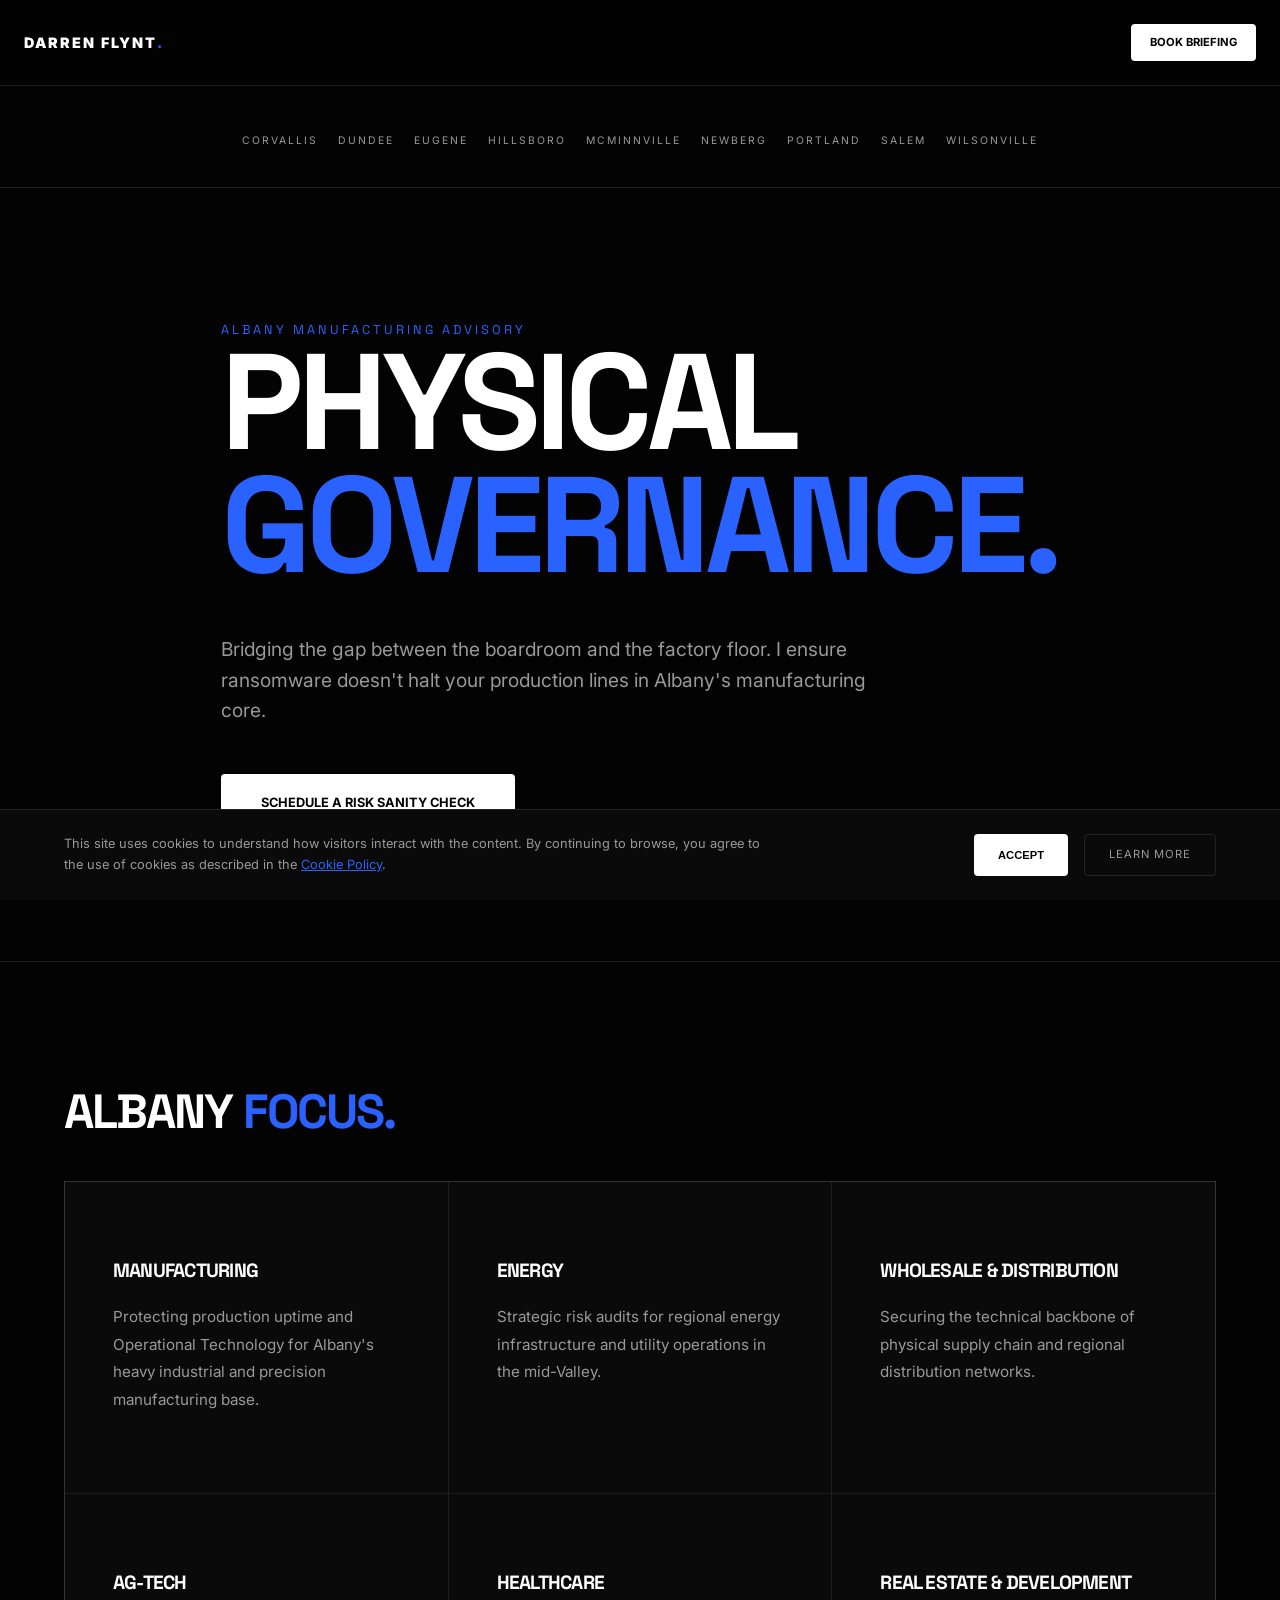
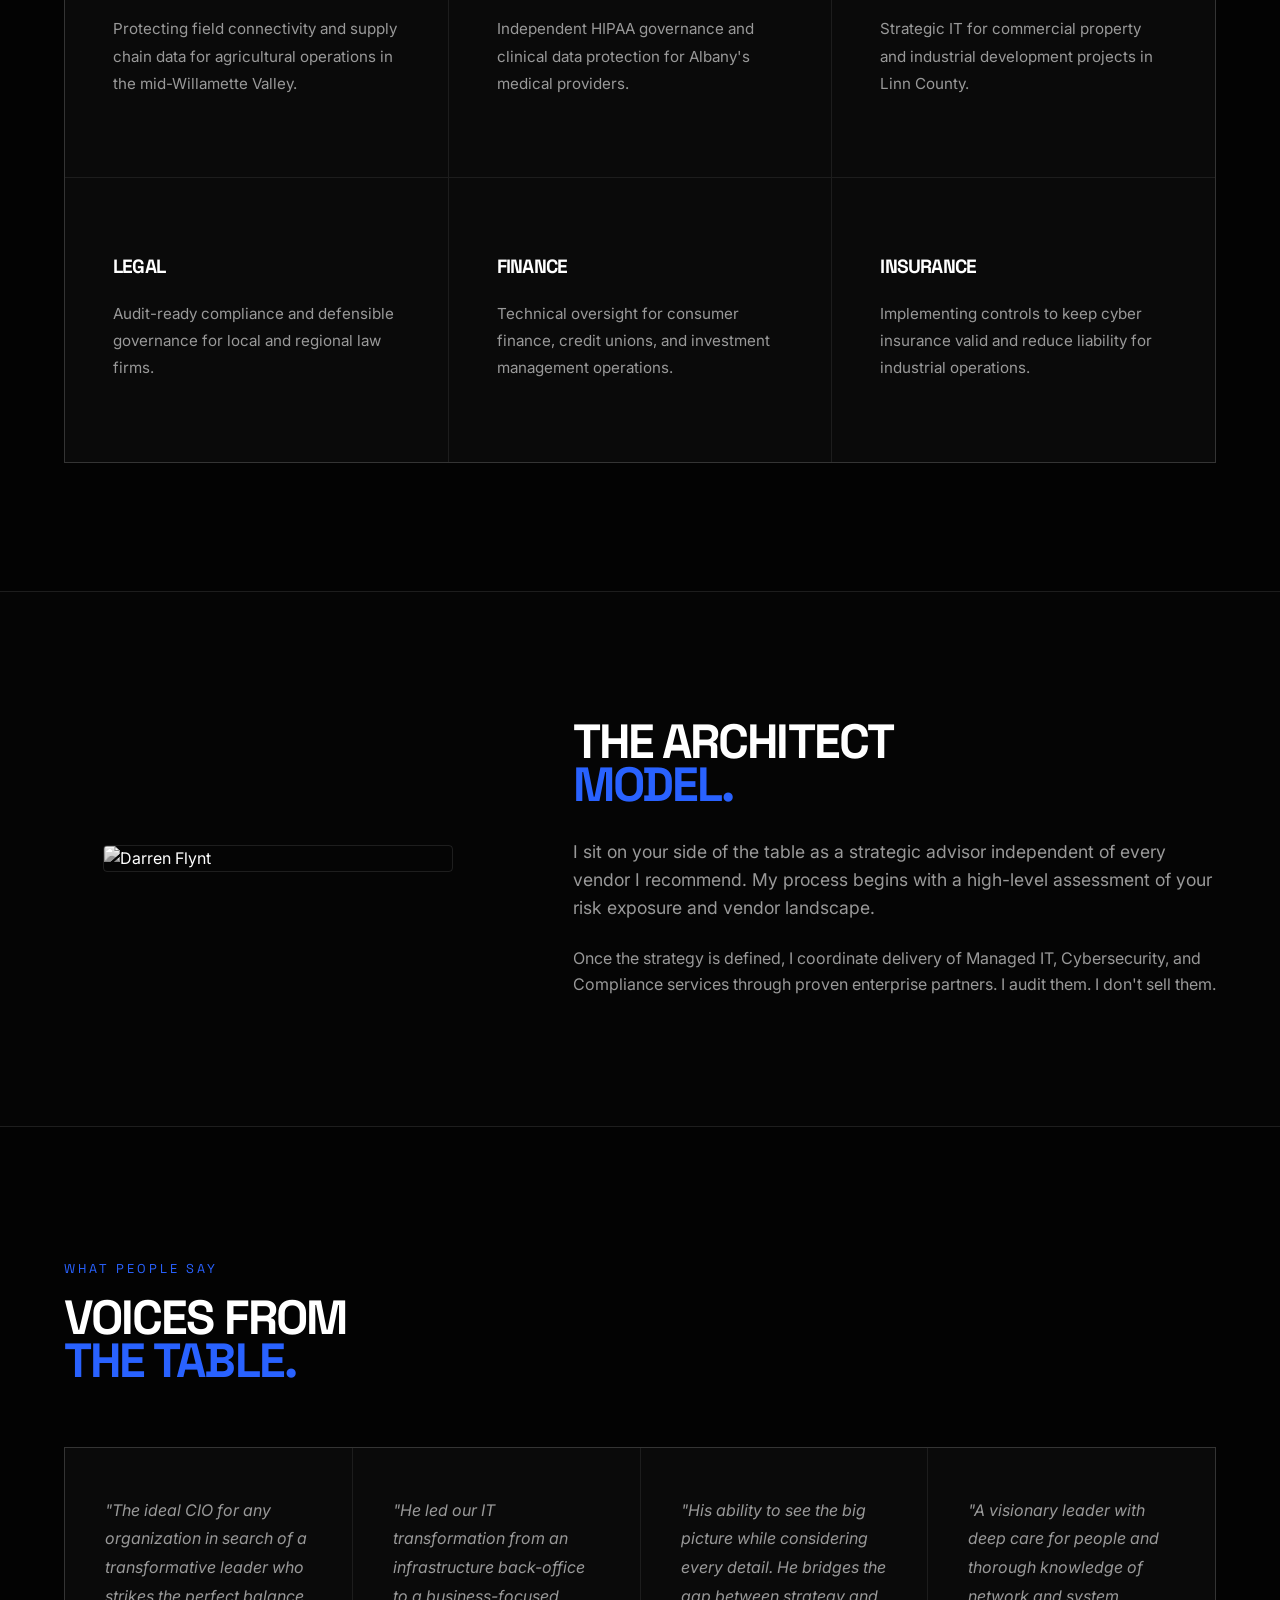
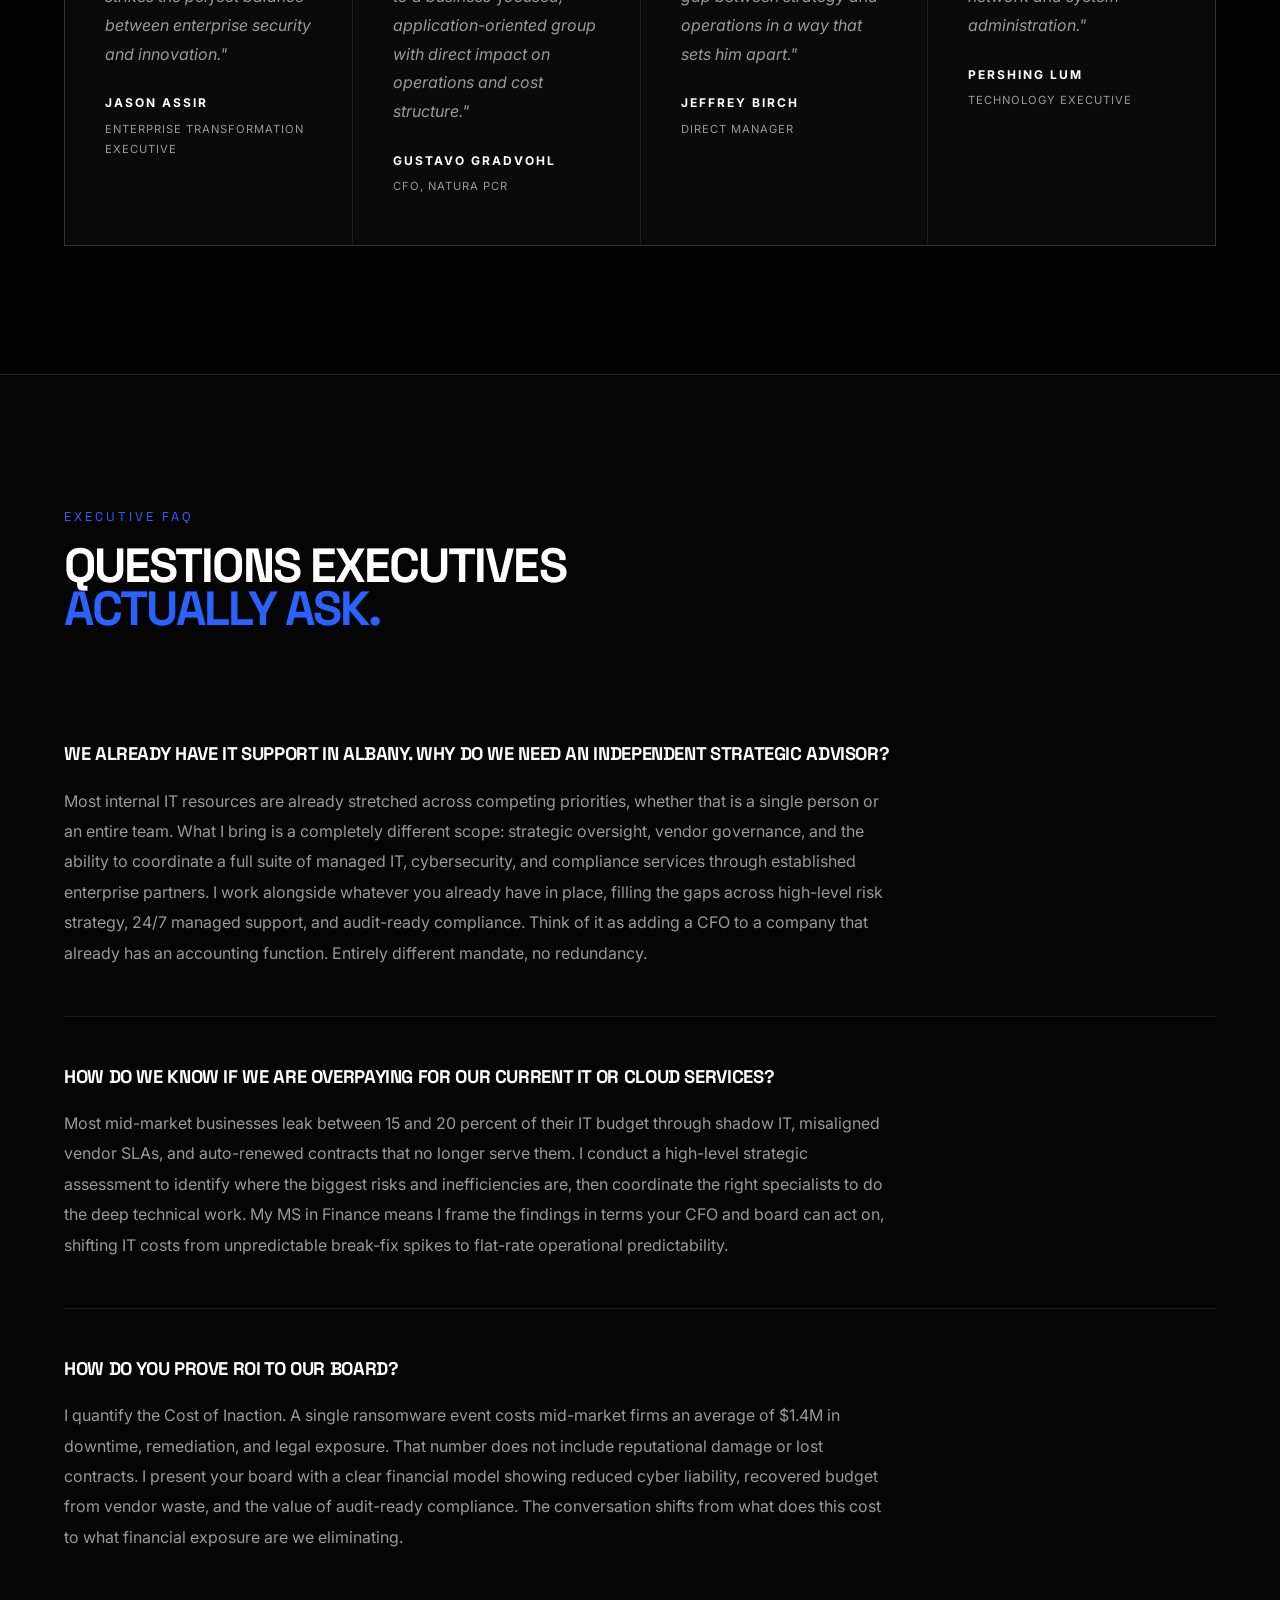
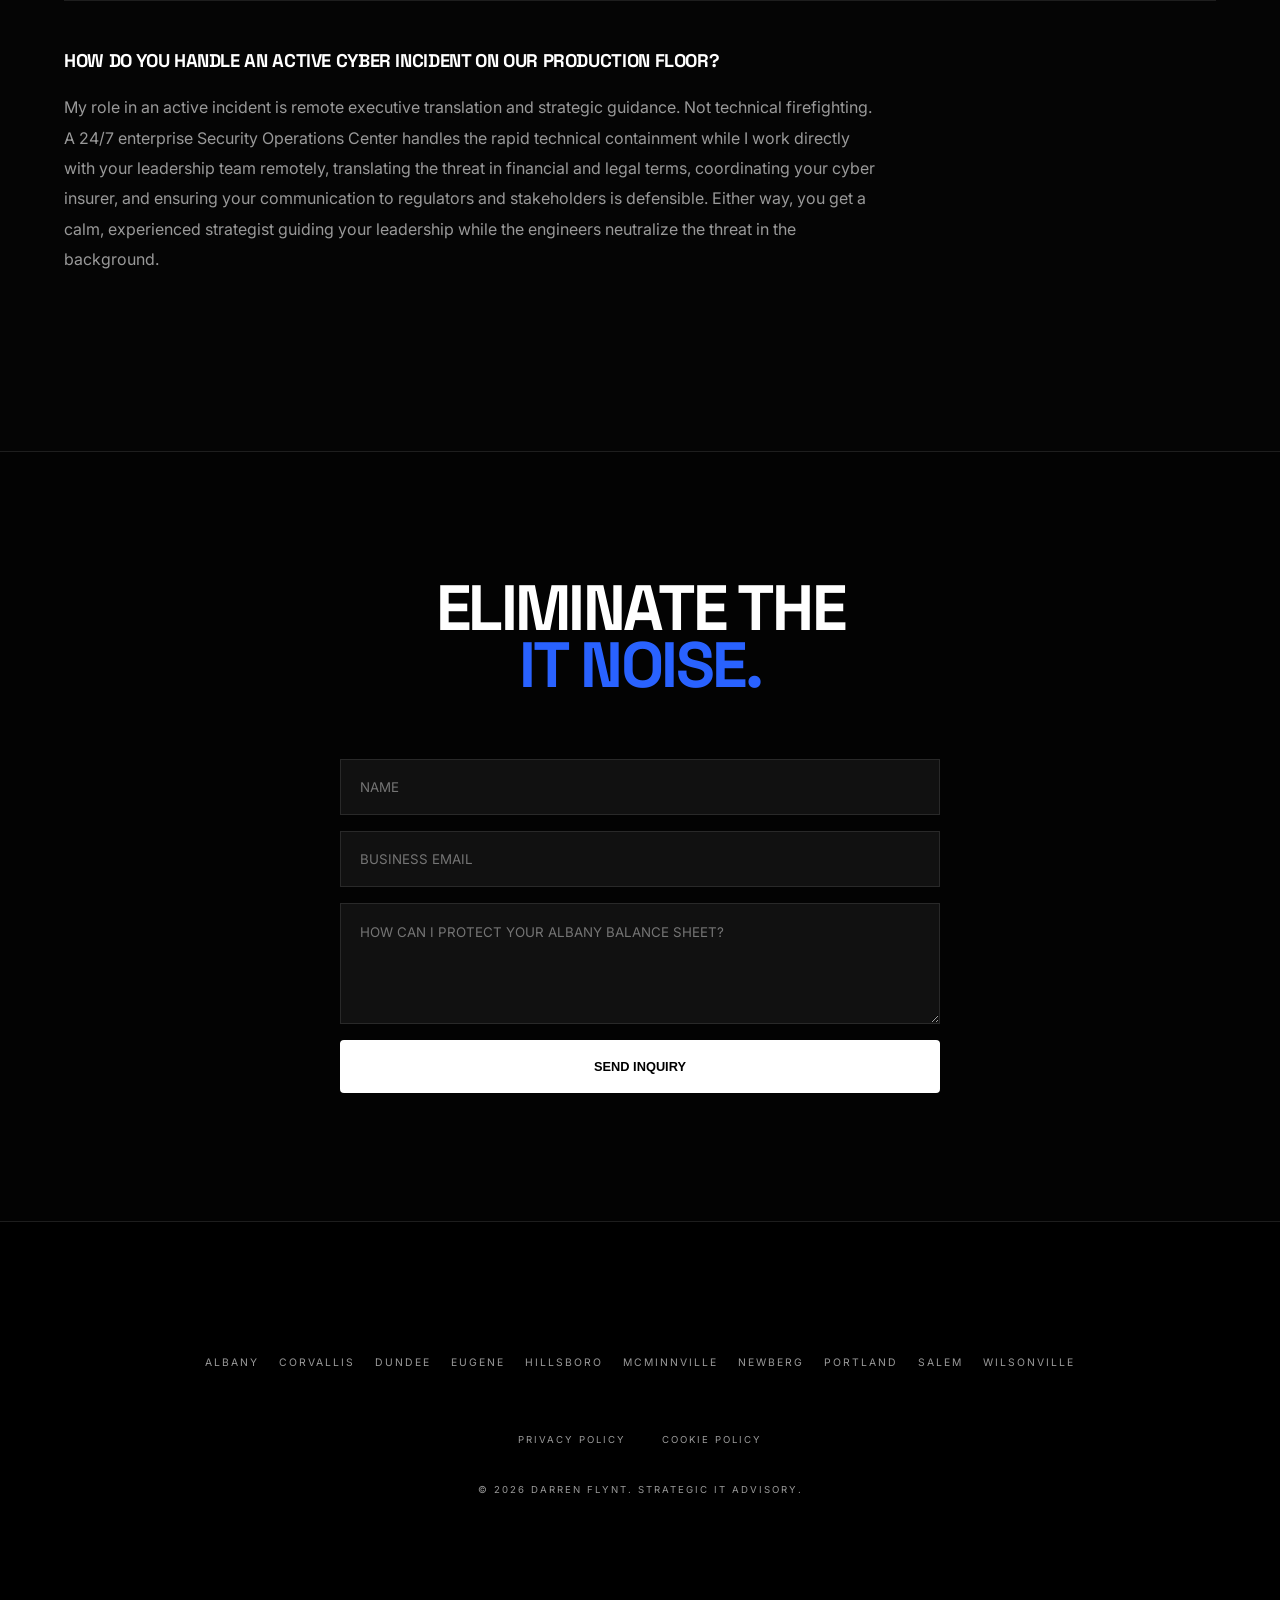
==== commit 387ac479: "Add files via upload" ====
--- a/albany.html
+++ b/albany.html
@@ -31,7 +31,7 @@
  <a href="https://calendly.com/darrenflynt" class="btn" style="padding: 0.6rem 1.2rem; font-size: 0.7rem;">Book Briefing</a>
  </nav>
  <div class="city-nav header-nav">
- <a href="portland.html">Portland</a><a href="hillsboro.html">Hillsboro</a><a href="wilsonville.html">Wilsonville</a><a href="salem.html">Salem</a><a href="newberg.html">Newberg</a><a href="mcminnville.html">McMinnville</a><a href="dundee.html">Dundee</a><a href="corvallis.html">Corvallis</a>
+ <a href="corvallis.html">Corvallis</a><a href="dundee.html">Dundee</a><a href="eugene.html">Eugene</a><a href="hillsboro.html">Hillsboro</a><a href="mcminnville.html">McMinnville</a><a href="newberg.html">Newberg</a><a href="portland.html">Portland</a><a href="salem.html">Salem</a><a href="wilsonville.html">Wilsonville</a>
  </div>
  <section class="hero"><div class="container">
  <span style="font-family: 'Space Grotesk'; color: var(--accent); font-size: 0.8rem; letter-spacing: 3px;">ALBANY MANUFACTURING ADVISORY</span>
@@ -137,7 +137,7 @@
  </div></section>
  <footer><div class="container">
  <div class="city-nav footer-nav">
- <a href="portland.html">Portland</a><a href="hillsboro.html">Hillsboro</a><a href="wilsonville.html">Wilsonville</a><a href="salem.html">Salem</a><a href="newberg.html">Newberg</a><a href="mcminnville.html">McMinnville</a><a href="dundee.html">Dundee</a><a href="corvallis.html">Corvallis</a>
+ <a href="albany.html">Albany</a><a href="corvallis.html">Corvallis</a><a href="dundee.html">Dundee</a><a href="eugene.html">Eugene</a><a href="hillsboro.html">Hillsboro</a><a href="mcminnville.html">McMinnville</a><a href="newberg.html">Newberg</a><a href="portland.html">Portland</a><a href="salem.html">Salem</a><a href="wilsonville.html">Wilsonville</a>
  </div>
  <div style="margin-bottom: 2rem;">
  <a href="privacy-policy.html" style="font-size: 0.6rem; color: var(--text-dim); text-transform: uppercase; letter-spacing: 2px; text-decoration: none; margin: 0 1rem;">Privacy Policy</a>
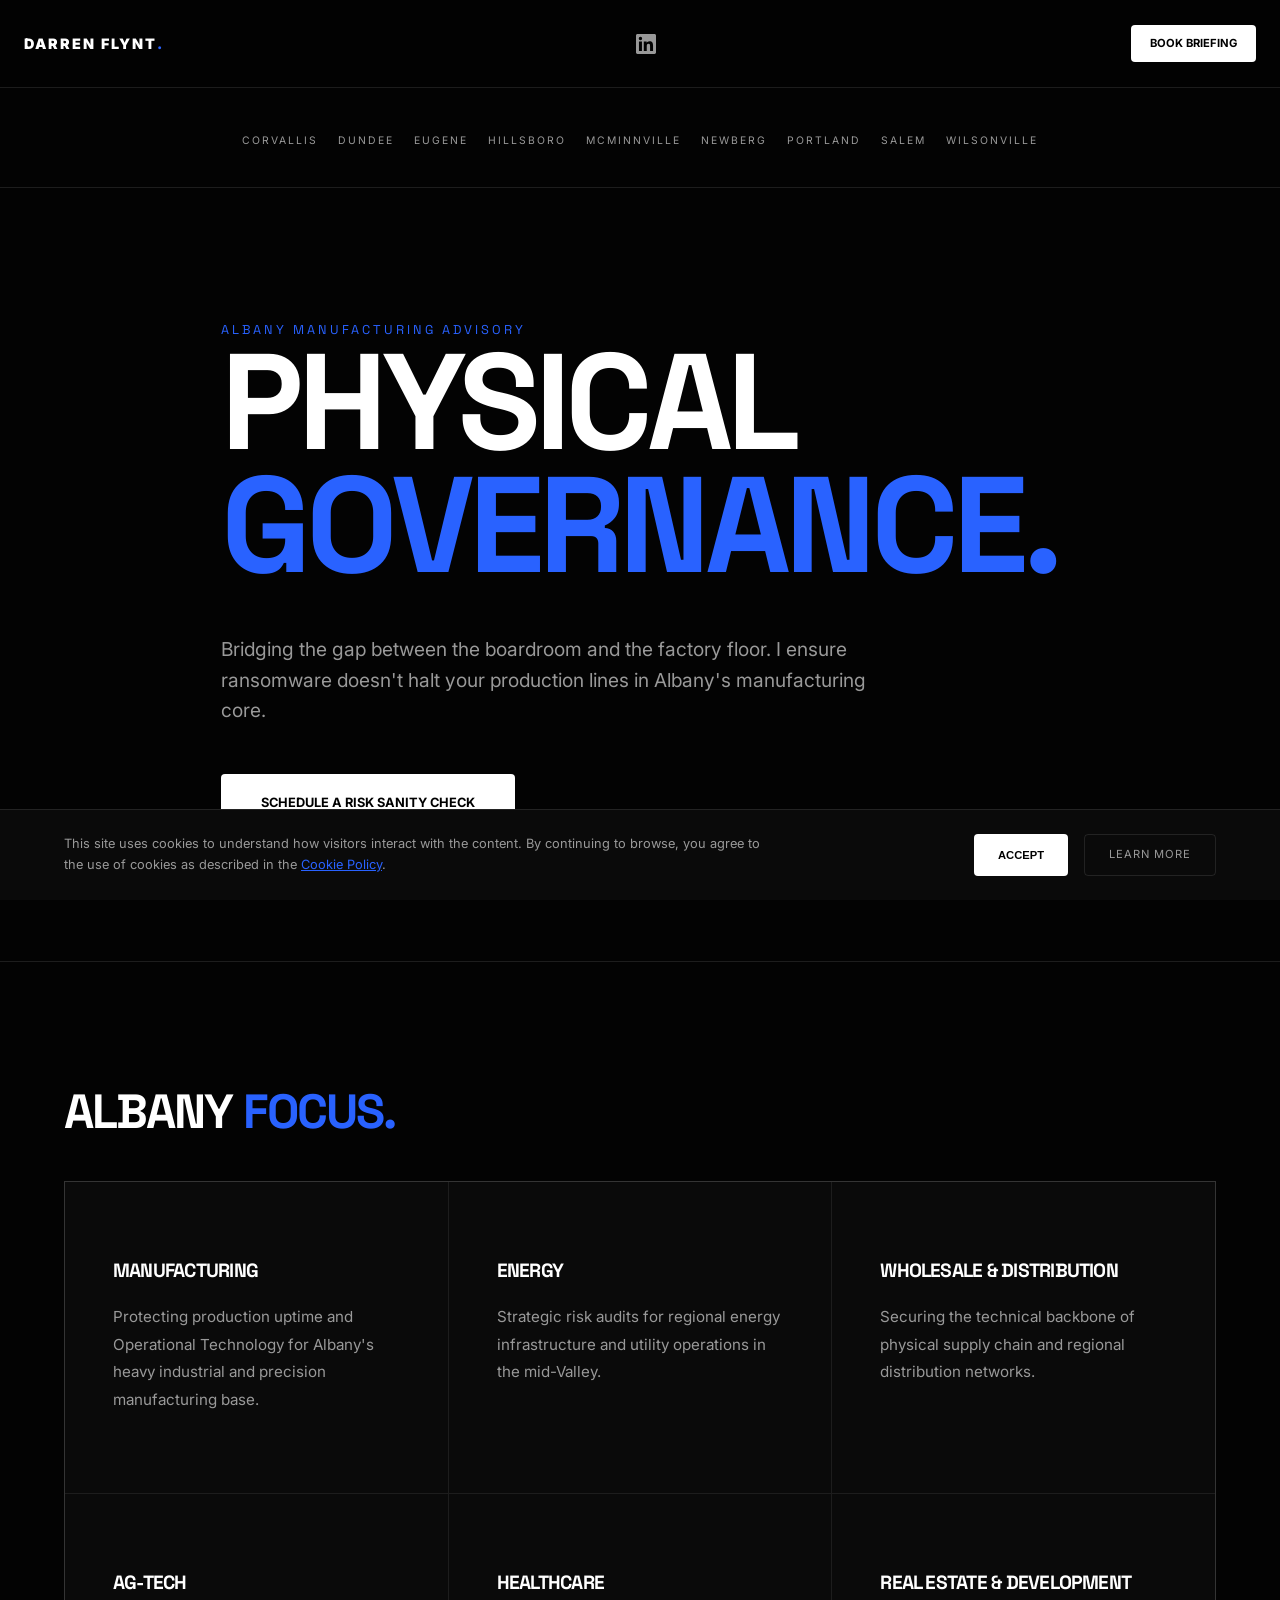
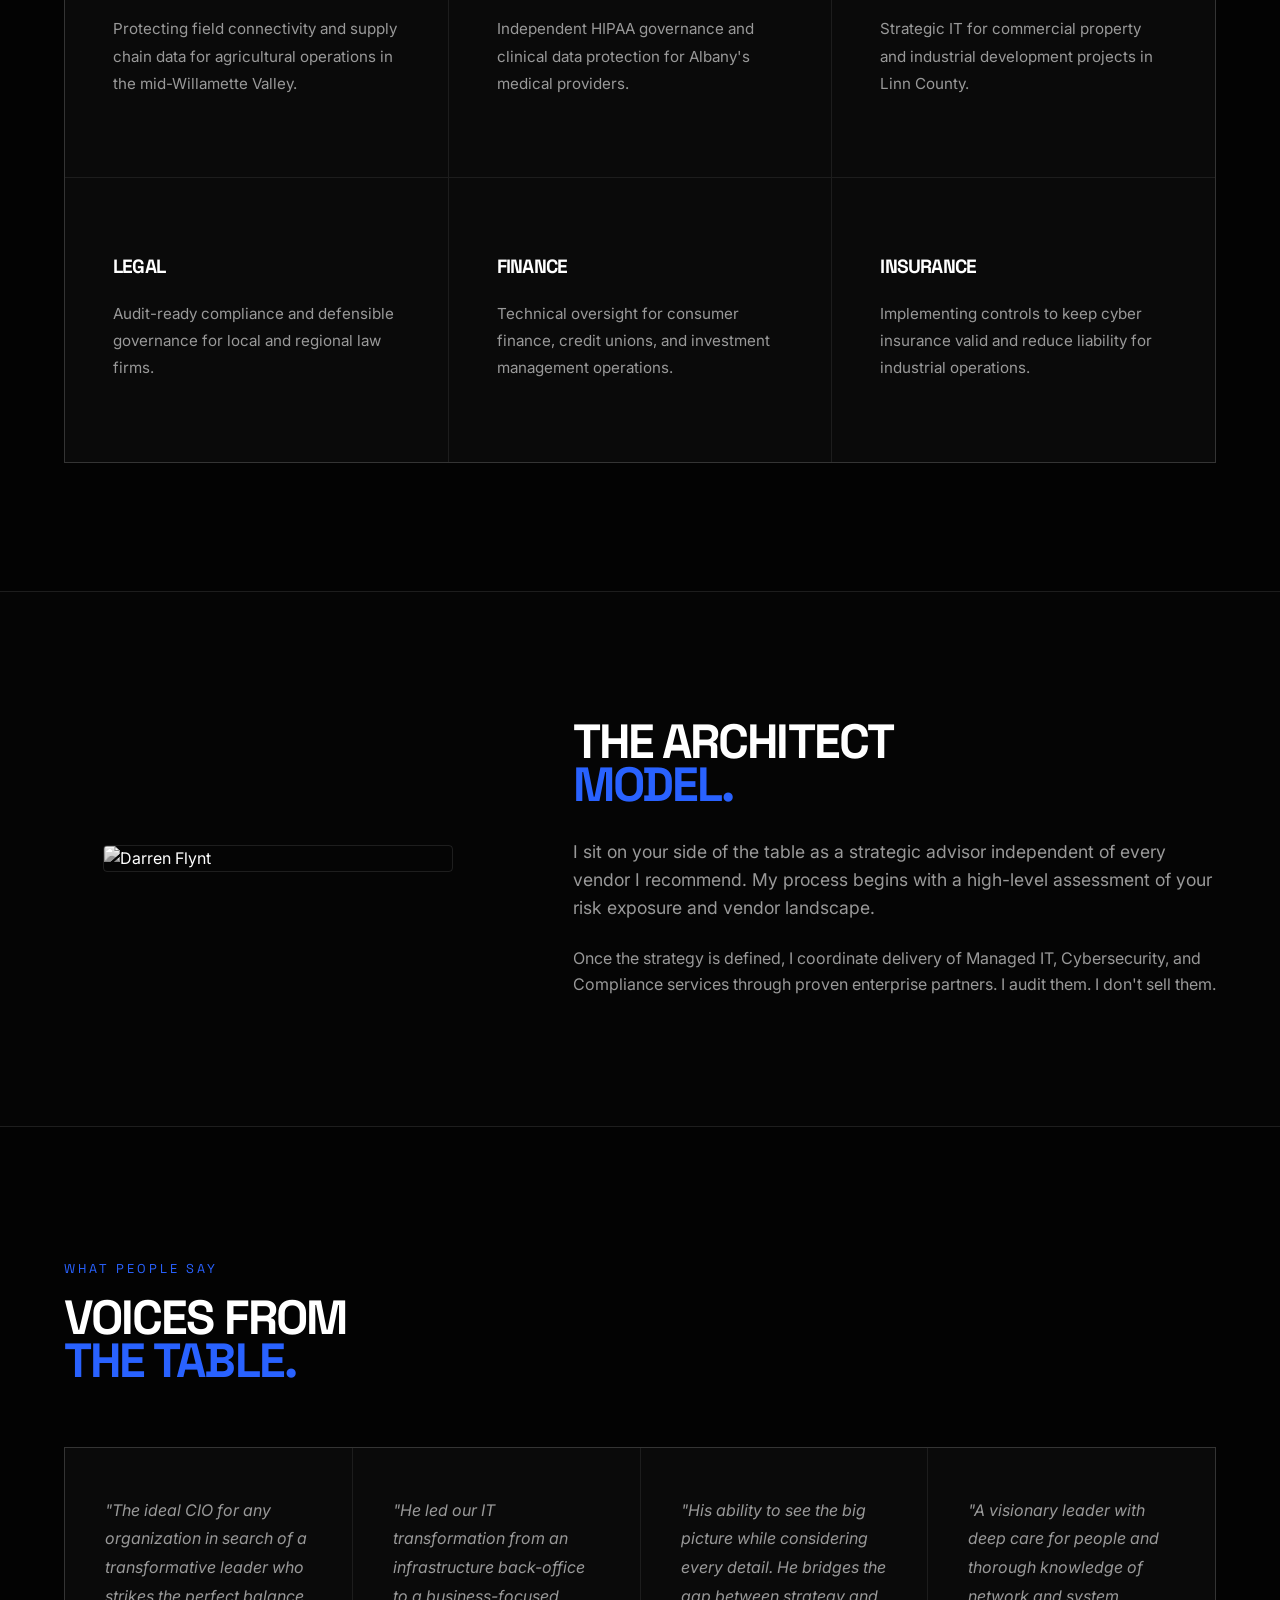
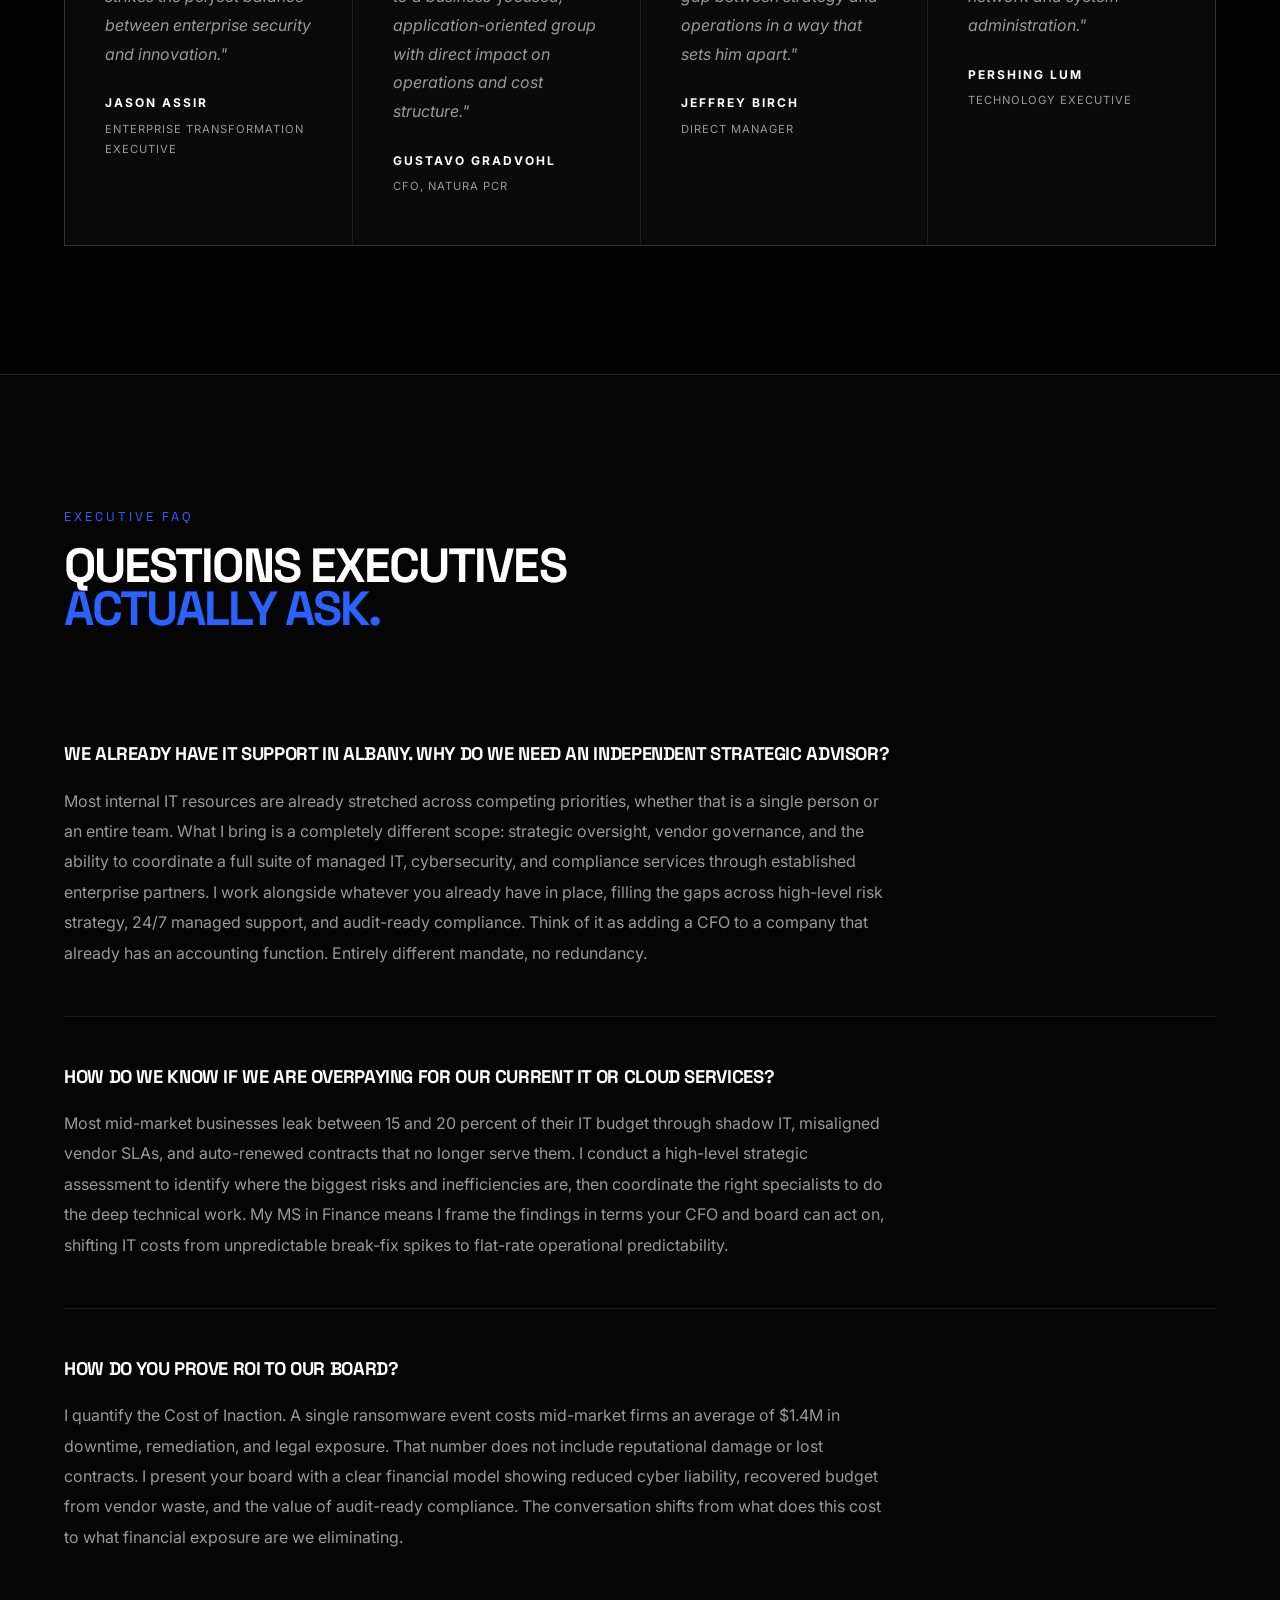
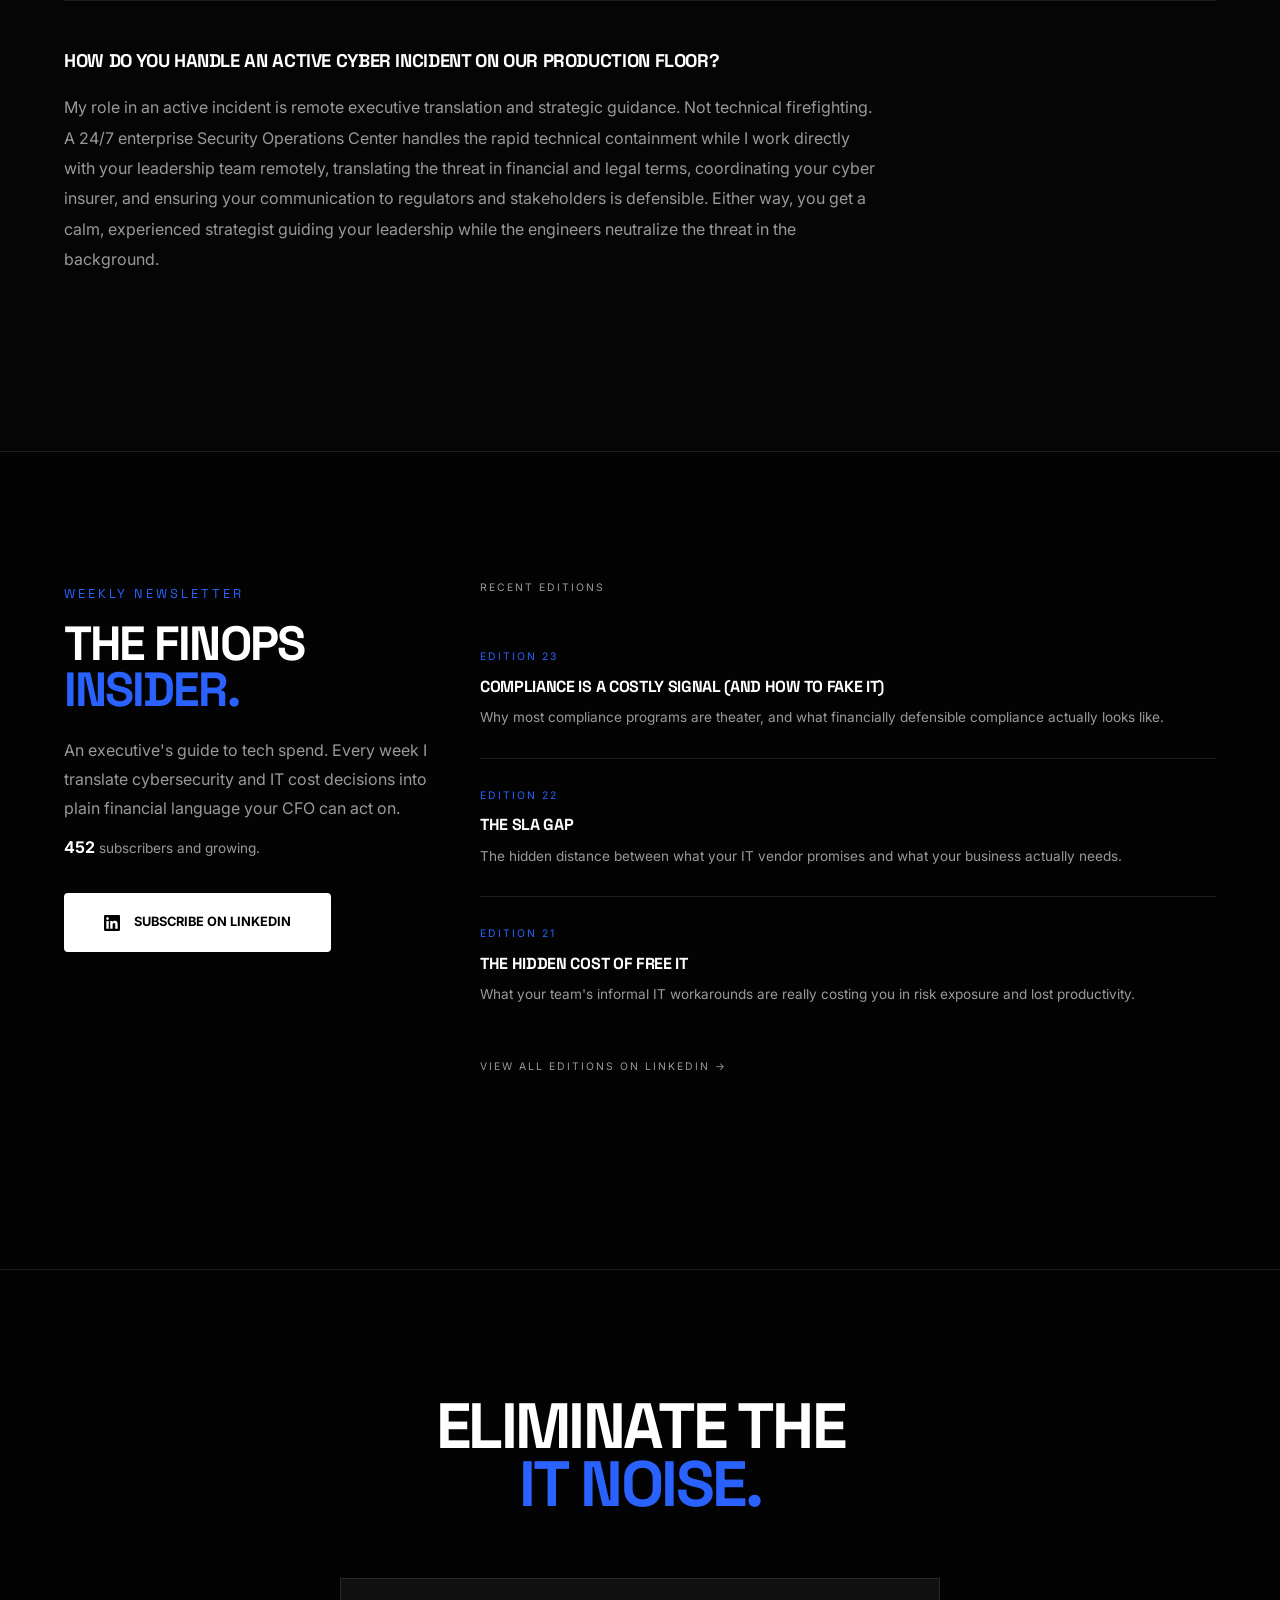
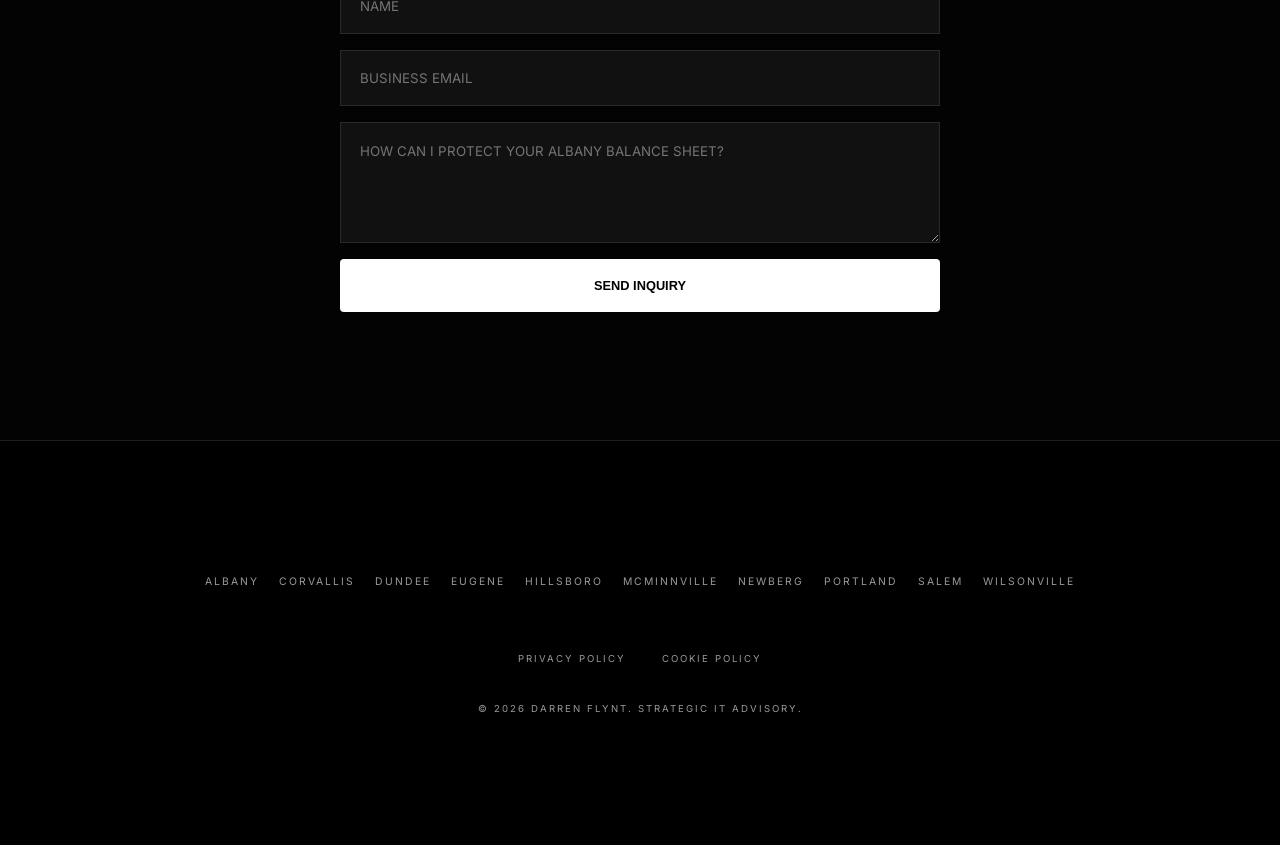
==== commit 3db69f66: "Add files via upload" ====
--- a/albany.html
+++ b/albany.html
@@ -28,7 +28,8 @@
 <body>
  <nav>
  <a href="index.html" class="nav-logo">DARREN FLYNT<span style="color: var(--accent);">.</span></a>
- <a href="https://calendly.com/darrenflynt" class="btn" style="padding: 0.6rem 1.2rem; font-size: 0.7rem;">Book Briefing</a>
+ <a href="https://www.linkedin.com/in/darrenflynt/" target="_blank" rel="noopener" aria-label="LinkedIn" style="color: var(--text-dim); display: inline-flex; align-items: center; padding: 0.6rem 0.8rem; transition: color 0.3s; margin-right: 0.2rem;" onmouseover="this.style.color='var(--accent)'" onmouseout="this.style.color='var(--text-dim)'"><svg xmlns="http://www.w3.org/2000/svg" width="20" height="20" viewBox="0 0 24 24" fill="currentColor" style="display:inline-block;vertical-align:middle;"><path d="M20.447 20.452h-3.554v-5.569c0-1.328-.027-3.037-1.852-3.037-1.853 0-2.136 1.445-2.136 2.939v5.667H9.351V9h3.414v1.561h.046c.477-.9 1.637-1.85 3.37-1.85 3.601 0 4.267 2.37 4.267 5.455v6.286zM5.337 7.433a2.062 2.062 0 0 1-2.063-2.065 2.064 2.064 0 1 1 2.063 2.065zm1.782 13.019H3.555V9h3.564v11.452zM22.225 0H1.771C.792 0 0 .774 0 1.729v20.542C0 23.227.792 24 1.771 24h20.451C23.2 24 24 23.227 24 22.271V1.729C24 .774 23.2 0 22.222 0h.003z"/></svg></a>
+        <a href="https://calendly.com/darrenflynt" class="btn" style="padding: 0.6rem 1.2rem; font-size: 0.7rem;">Book Briefing</a>
  </nav>
  <div class="city-nav header-nav">
  <a href="corvallis.html">Corvallis</a><a href="dundee.html">Dundee</a><a href="eugene.html">Eugene</a><a href="hillsboro.html">Hillsboro</a><a href="mcminnville.html">McMinnville</a><a href="newberg.html">Newberg</a><a href="portland.html">Portland</a><a href="salem.html">Salem</a><a href="wilsonville.html">Wilsonville</a>
@@ -126,6 +127,73 @@
  </div>
  </section>
 
+
+    <section id="finops-insider" style="background: #030303; border-bottom: 1px solid var(--border);">
+        <div class="container">
+            <div style="display: flex; flex-wrap: wrap; align-items: flex-start; justify-content: space-between; gap: 3rem; margin-bottom: 4rem;">
+                <div style="flex: 1; min-width: 260px;">
+                    <span style="font-family: 'Space Grotesk'; color: var(--accent); font-size: 0.8rem; letter-spacing: 3px;">WEEKLY NEWSLETTER</span>
+                    <h2 style="font-size: 3rem; margin-top: 1rem; line-height: 0.95;">THE FINOPS<br><span class="accent-text">INSIDER.</span></h2>
+                    <p style="color: var(--text-dim); margin-top: 1.5rem; font-size: 1rem; line-height: 1.8; max-width: 420px;">An executive's guide to tech spend. Every week I translate cybersecurity and IT cost decisions into plain financial language your CFO can act on.</p>
+                    <p style="margin-top: 0.8rem; font-size: 0.85rem; color: var(--text-dim);"><span id="fi-subscriber-count" style="color: #fff; font-weight: 700; font-size: 1rem;">452</span> subscribers and growing.</p>
+                    <a href="https://www.linkedin.com/newsletters/the-finops-insider-7360380550928371712/" target="_blank" rel="noopener" class="btn" style="margin-top: 2rem; display: inline-flex; align-items: center; gap: 0.7rem;"><svg xmlns="http://www.w3.org/2000/svg" width="16" height="16" viewBox="0 0 24 24" fill="currentColor" style="display:inline-block;vertical-align:middle;flex-shrink:0;"><path d="M20.447 20.452h-3.554v-5.569c0-1.328-.027-3.037-1.852-3.037-1.853 0-2.136 1.445-2.136 2.939v5.667H9.351V9h3.414v1.561h.046c.477-.9 1.637-1.85 3.37-1.85 3.601 0 4.267 2.37 4.267 5.455v6.286zM5.337 7.433a2.062 2.062 0 0 1-2.063-2.065 2.064 2.064 0 1 1 2.063 2.065zm1.782 13.019H3.555V9h3.564v11.452zM22.225 0H1.771C.792 0 0 .774 0 1.729v20.542C0 23.227.792 24 1.771 24h20.451C23.2 24 24 23.227 24 22.271V1.729C24 .774 23.2 0 22.222 0h.003z"/></svg> &nbsp;Subscribe on LinkedIn</a>
+                </div>
+                <div style="flex: 2; min-width: 300px;">
+                    <p style="font-size: 0.65rem; color: var(--text-dim); text-transform: uppercase; letter-spacing: 2px; margin-bottom: 1.5rem;">Recent Editions</p>
+                    <div id="fi-editions-list" style="display: flex; flex-direction: column; gap: 0;">
+                        <div style="padding: 1.8rem 0; border-bottom: 1px solid var(--border);">
+                            <div style="width: 80px; height: 0.65rem; background: var(--border); border-radius: 2px; margin-bottom: 0.8rem;"></div>
+                            <div style="width: 100%; height: 1rem; background: var(--border); border-radius: 2px; margin-bottom: 0.6rem;"></div>
+                            <div style="width: 90%; height: 0.85rem; background: var(--border); border-radius: 2px;"></div>
+                        </div>
+                        <div style="padding: 1.8rem 0; border-bottom: 1px solid var(--border);">
+                            <div style="width: 80px; height: 0.65rem; background: var(--border); border-radius: 2px; margin-bottom: 0.8rem;"></div>
+                            <div style="width: 95%; height: 1rem; background: var(--border); border-radius: 2px; margin-bottom: 0.6rem;"></div>
+                            <div style="width: 85%; height: 0.85rem; background: var(--border); border-radius: 2px;"></div>
+                        </div>
+                        <div style="padding: 1.8rem 0;">
+                            <div style="width: 80px; height: 0.65rem; background: var(--border); border-radius: 2px; margin-bottom: 0.8rem;"></div>
+                            <div style="width: 88%; height: 1rem; background: var(--border); border-radius: 2px; margin-bottom: 0.6rem;"></div>
+                            <div style="width: 92%; height: 0.85rem; background: var(--border); border-radius: 2px;"></div>
+                        </div>
+                    </div>
+                    <a href="https://www.linkedin.com/newsletters/the-finops-insider-7360380550928371712/" target="_blank" rel="noopener" style="display: inline-block; margin-top: 1.5rem; font-size: 0.65rem; color: var(--text-dim); text-transform: uppercase; letter-spacing: 2px; text-decoration: none; transition: color 0.3s;" onmouseover="this.style.color='var(--accent)'" onmouseout="this.style.color='var(--text-dim)'">View All Editions on LinkedIn &rarr;</a>
+                </div>
+            </div>
+        </div>
+    </section>
+    <script>
+    (function () {
+        var NL_URL = 'https://www.linkedin.com/newsletters/the-finops-insider-7360380550928371712/';
+        function renderEditions(editions) {
+            var list = document.getElementById('fi-editions-list');
+            if (!list || !editions || !editions.length) return;
+            list.innerHTML = editions.map(function (ed, i) {
+                var border = i < editions.length - 1 ? 'border-bottom: 1px solid var(--border);' : '';
+                var label  = ed.number ? 'Edition ' + ed.number : 'Latest';
+                var desc   = ed.description ? '<p style="color:var(--text-dim);font-size:0.85rem;">' + ed.description + '</p>' : '';
+                return '<a href="' + (ed.url || NL_URL) + '" target="_blank" rel="noopener"'
+                     + ' style="display:block;padding:1.8rem 0;' + border + 'text-decoration:none;transition:padding-left 0.3s;"'
+                     + ' onmouseover="this.style.paddingLeft=\'0.8rem\'" onmouseout="this.style.paddingLeft=\'0\'">'
+                     + '<p style="font-size:0.65rem;color:var(--accent);text-transform:uppercase;letter-spacing:2px;margin-bottom:0.5rem;">' + label + '</p>'
+                     + '<p style="color:#fff;font-size:1rem;font-weight:700;font-family:\'Space Grotesk\',sans-serif;text-transform:uppercase;letter-spacing:-0.02em;margin-bottom:0.5rem;">' + ed.title + '</p>'
+                     + desc + '</a>';
+            }).join('');
+        }
+        function renderCount(count) {
+            var el = document.getElementById('fi-subscriber-count');
+            if (el && count) el.textContent = count;
+        }
+        fetch('newsletter.json')
+            .then(function (r) { return r.ok ? r.json() : Promise.reject(r.status); })
+            .then(function (data) {
+                renderEditions(data.editions);
+                renderCount(data.subscriber_count);
+            })
+            .catch(function () {});
+    })();
+    </script>
+
  <section id="contact"><div class="container" style="text-align: center;">
  <h2 style="font-size: 4rem; margin-bottom: 4rem;">ELIMINATE THE<br><span class="accent-text">IT NOISE.</span></h2>
  <form action="https://formspree.io/f/mgonweyb" method="POST" style="max-width: 600px; margin: 0 auto; display: flex; flex-direction: column; gap: 1rem; text-align: left;">
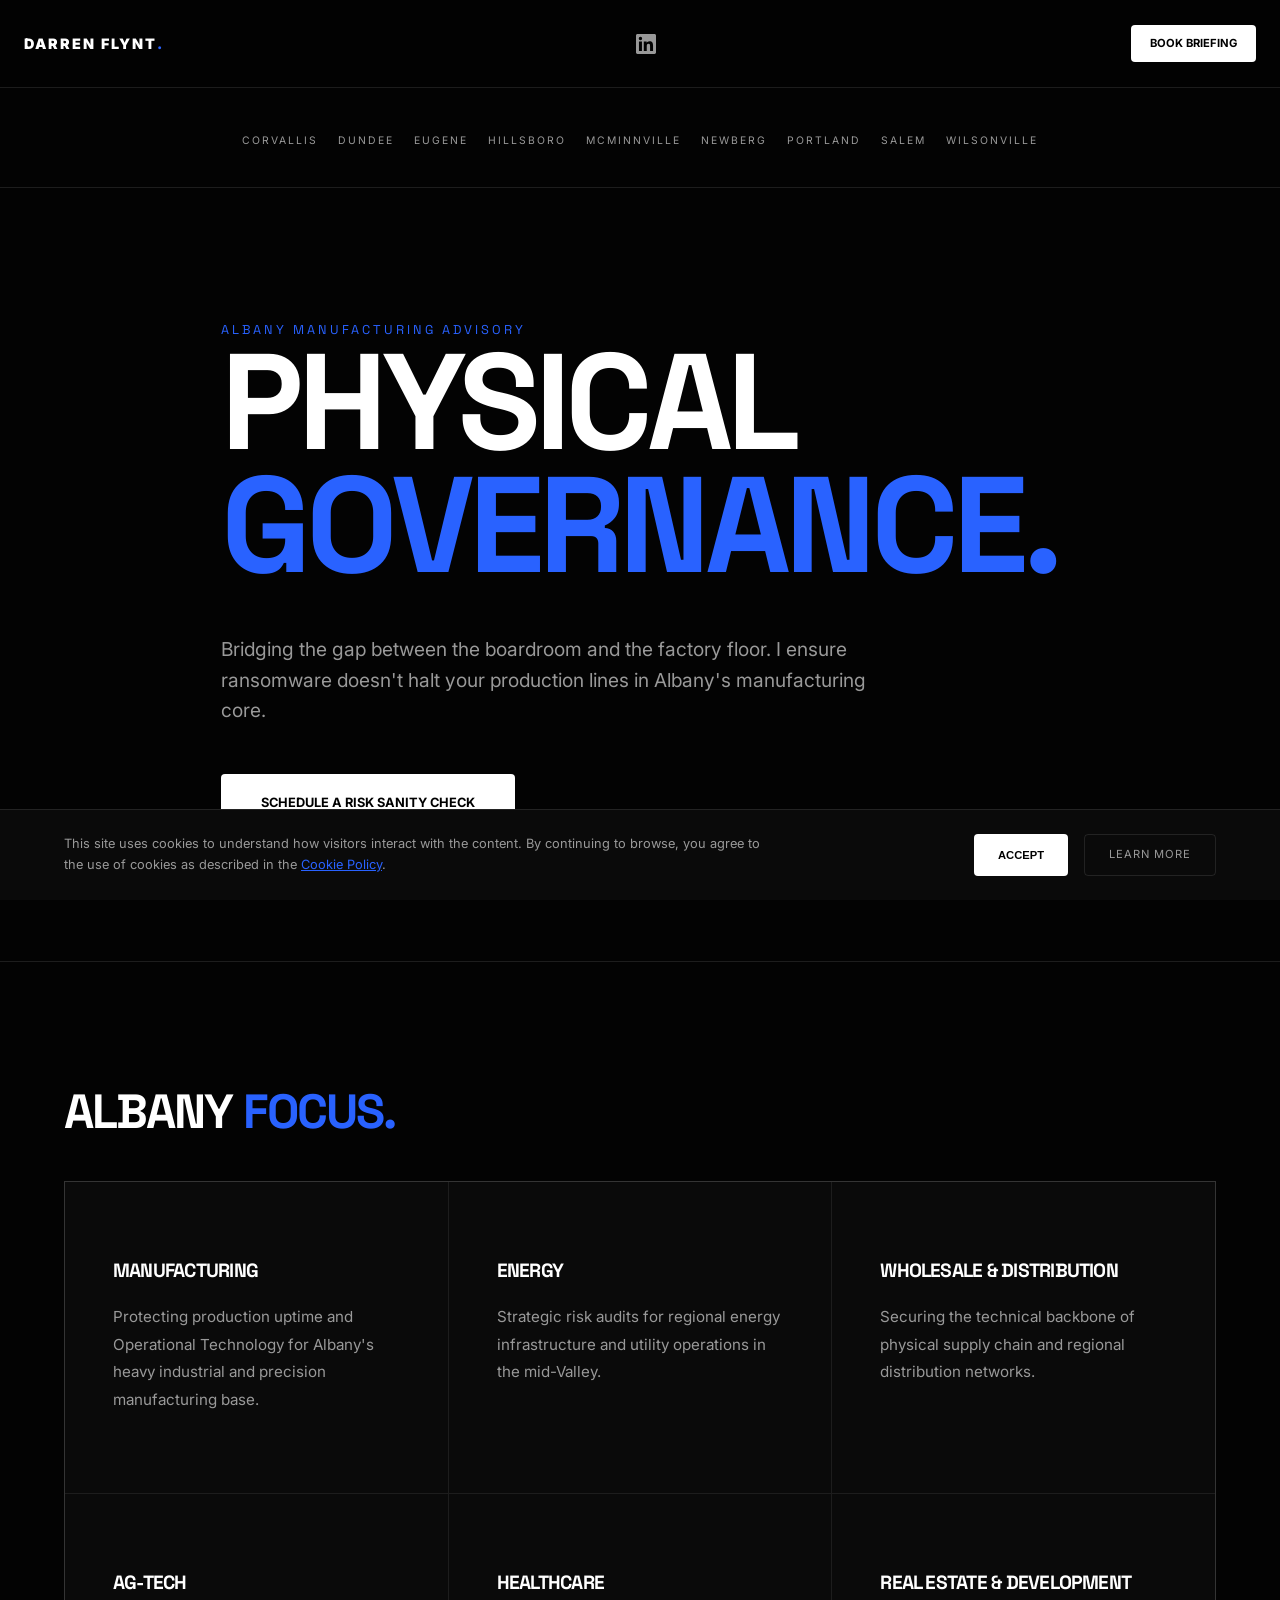
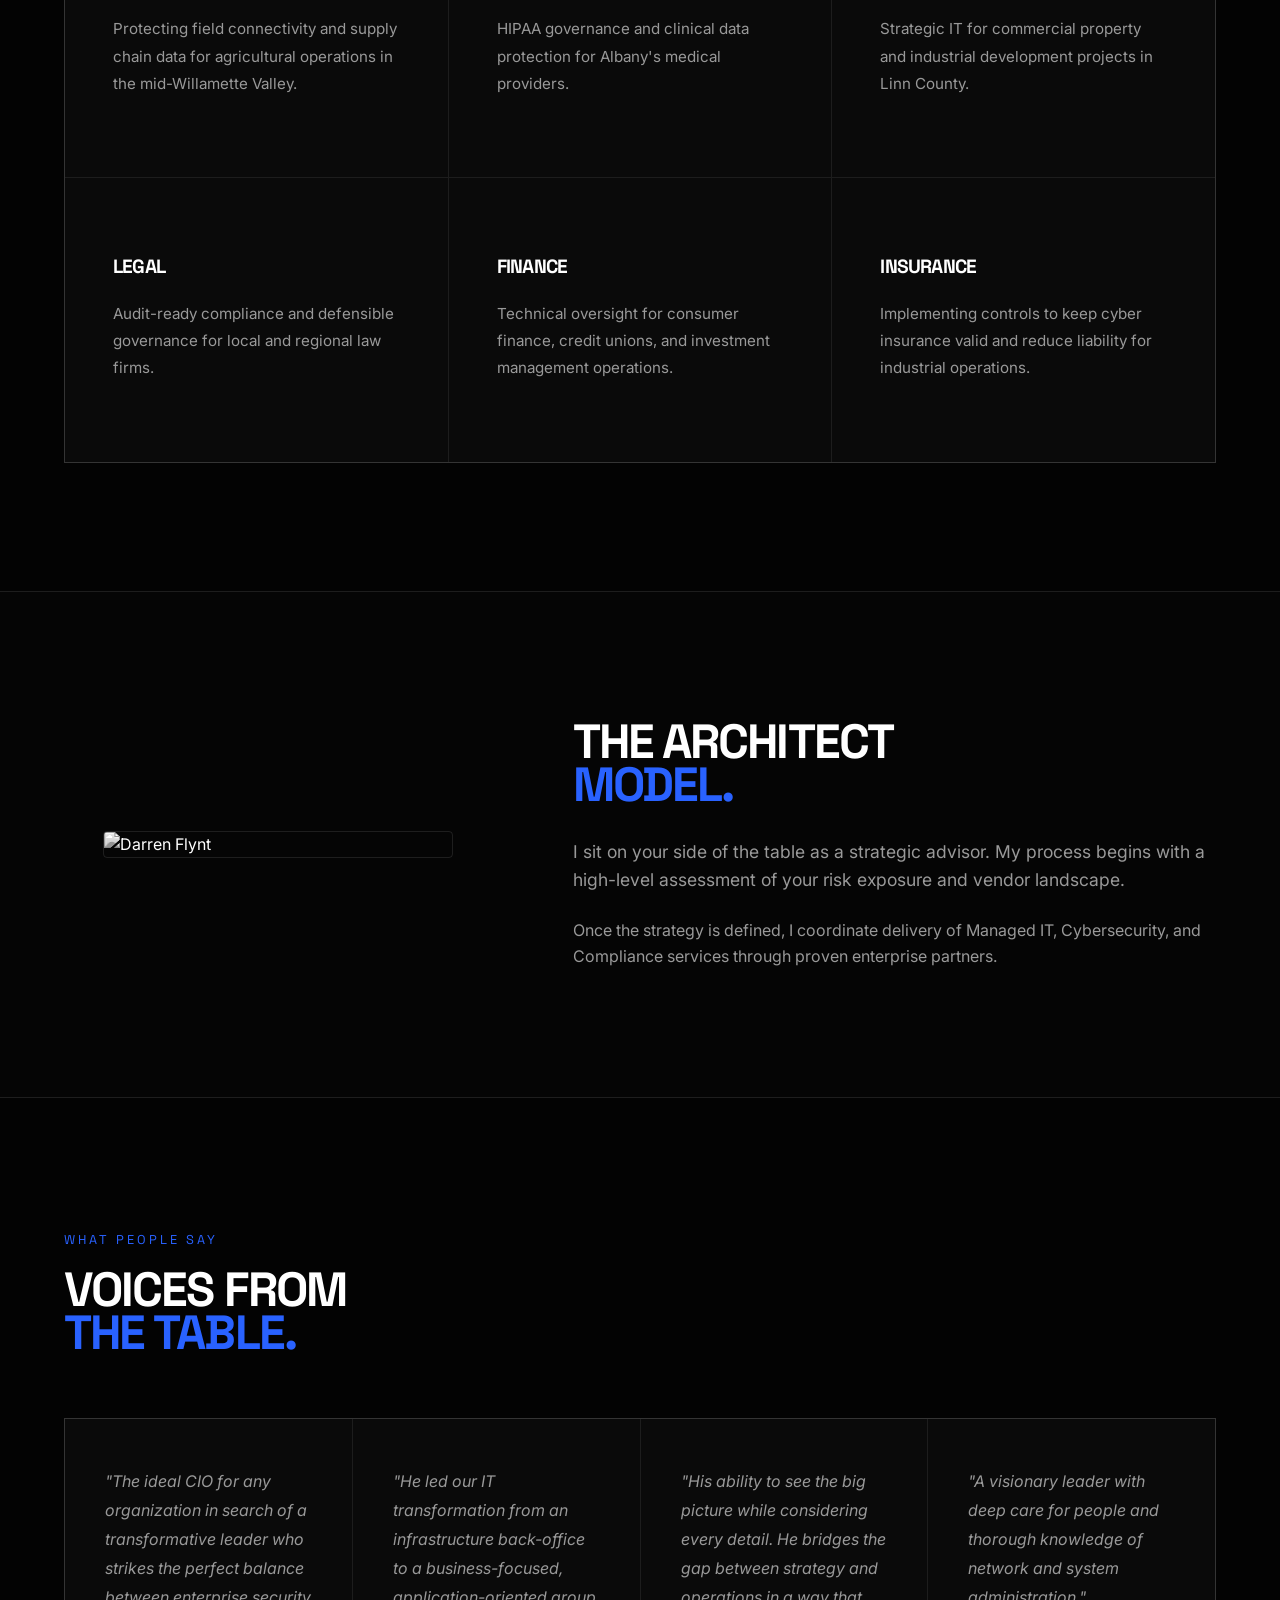
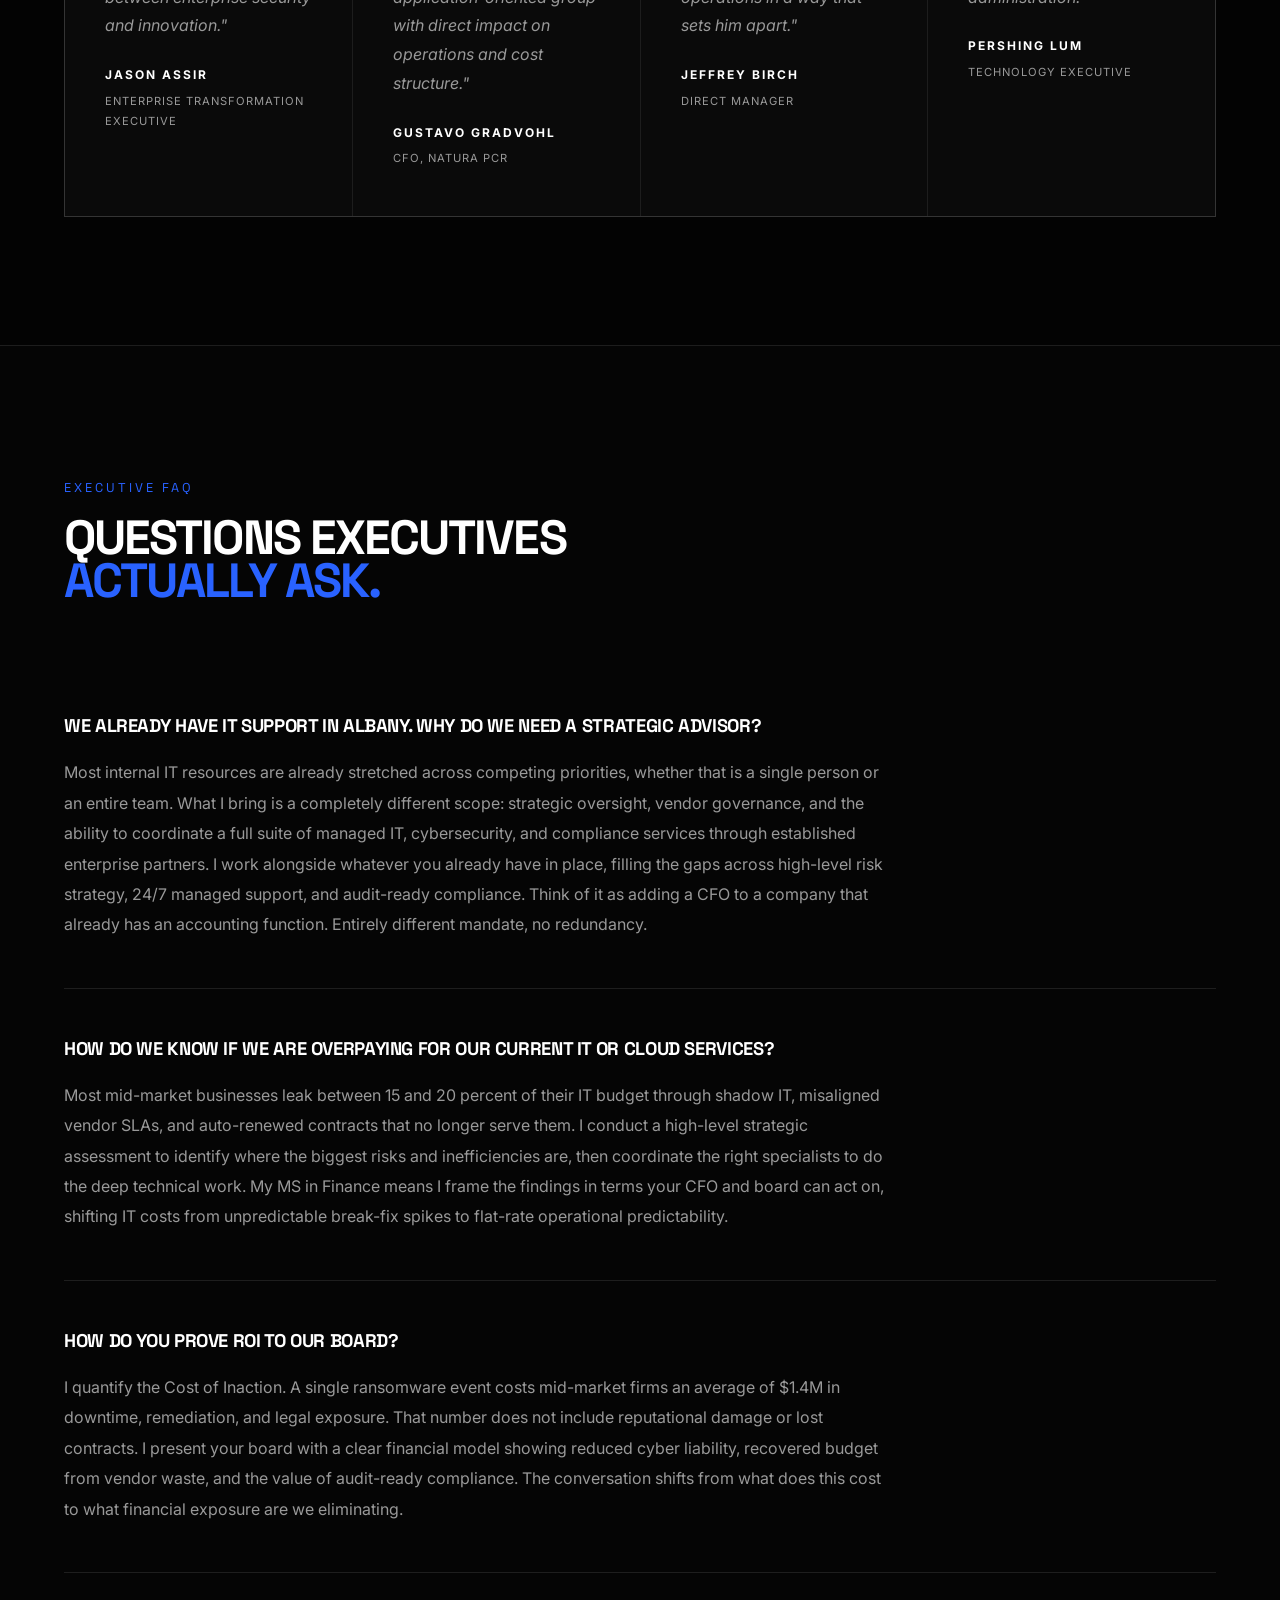
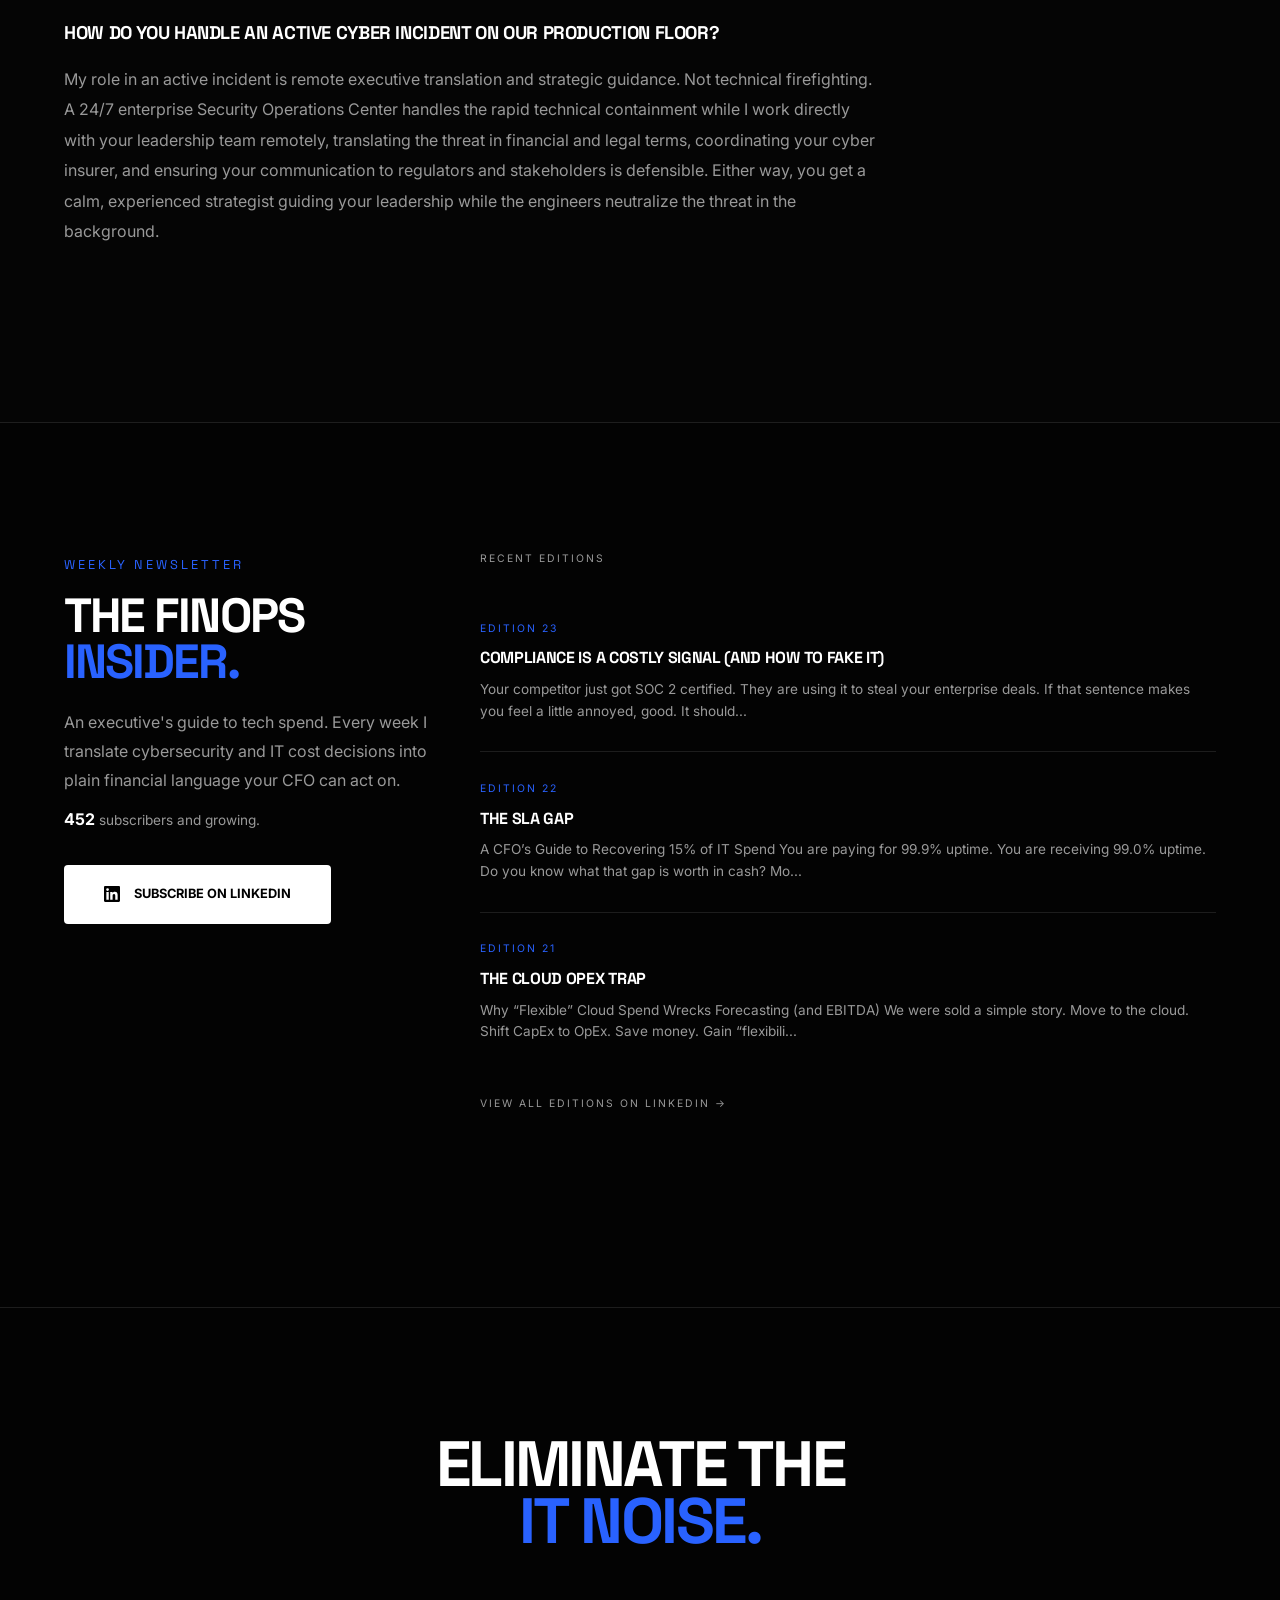
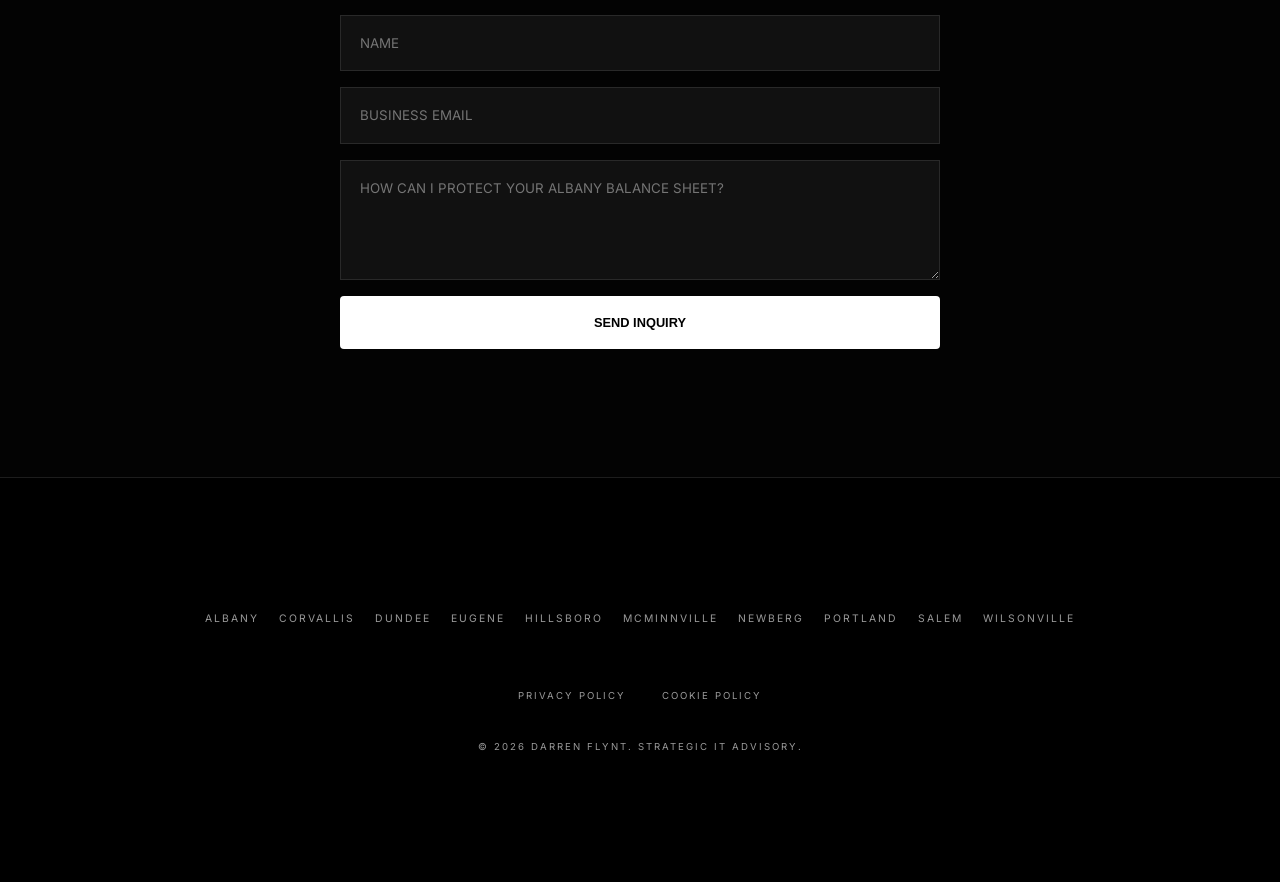
==== commit 2a10ff87: "Add files via upload" ====
--- a/albany.html
+++ b/albany.html
@@ -20,10 +20,18 @@
  "name": "Darren Flynt",
  "url": "https://darrenflynt.com/",
  "image": "https://darrenflynt.com/headshot.jpg",
- "jobTitle": "Independent Strategic IT Advisor & Risk Governance Executive",
+ "jobTitle": "Strategic IT Advisor & Risk Governance Executive",
  "sameAs": ["https://www.linkedin.com/in/darrenflynt"]
  }
  </script>
+    <!-- Google tag (gtag.js) -->
+    <script async src="https://www.googletagmanager.com/gtag/js?id=G-PQK8W9X6MK"></script>
+    <script>
+      window.dataLayer = window.dataLayer || [];
+      function gtag(){dataLayer.push(arguments);}
+      gtag('js', new Date());
+      gtag('config', 'G-PQK8W9X6MK');
+    </script>
 </head>
 <body>
  <nav>
@@ -45,7 +53,7 @@
  <div class="maze-card"><h3>Energy</h3><p>Strategic risk audits for regional energy infrastructure and utility operations in the mid-Valley.</p></div>
  <div class="maze-card"><h3>Wholesale & Distribution</h3><p>Securing the technical backbone of physical supply chain and regional distribution networks.</p></div>
  <div class="maze-card"><h3>Ag-Tech</h3><p>Protecting field connectivity and supply chain data for agricultural operations in the mid-Willamette Valley.</p></div>
- <div class="maze-card"><h3>Healthcare</h3><p>Independent HIPAA governance and clinical data protection for Albany's medical providers.</p></div>
+ <div class="maze-card"><h3>Healthcare</h3><p>HIPAA governance and clinical data protection for Albany's medical providers.</p></div>
  <div class="maze-card"><h3>Real Estate & Development</h3><p>Strategic IT for commercial property and industrial development projects in Linn County.</p></div>
  <div class="maze-card"><h3>Legal</h3><p>Audit-ready compliance and defensible governance for local and regional law firms.</p></div>
  <div class="maze-card"><h3>Finance</h3><p>Technical oversight for consumer finance, credit unions, and investment management operations.</p></div>
@@ -55,8 +63,8 @@
  <div class="portrait-wrap"><img src="headshot.jpg" alt="Darren Flynt" class="portrait"></div>
  <div style="flex: 1.5; min-width: 300px;">
  <h2 style="font-size: 3rem; margin-bottom: 2rem;">THE ARCHITECT<br><span class="accent-text">MODEL.</span></h2>
- <p style="color: var(--text-dim); margin-bottom: 1.5rem; font-size: 1.1rem;">I sit on your side of the table as a strategic advisor independent of every vendor I recommend. My process begins with a high-level assessment of your risk exposure and vendor landscape.</p>
- <p style="color: var(--text-dim);">Once the strategy is defined, I coordinate delivery of Managed IT, Cybersecurity, and Compliance services through proven enterprise partners. I audit them. I don't sell them.</p>
+ <p style="color: var(--text-dim); margin-bottom: 1.5rem; font-size: 1.1rem;">I sit on your side of the table as a strategic advisor. My process begins with a high-level assessment of your risk exposure and vendor landscape.</p>
+ <p style="color: var(--text-dim);">Once the strategy is defined, I coordinate delivery of Managed IT, Cybersecurity, and Compliance services through proven enterprise partners.</p>
  </div>
  </div></section>
  
@@ -104,7 +112,7 @@
  <div style="display: flex; flex-direction: column; gap: 0;">
 
  <div class="faq-item">
- <h3 class="faq-q">We already have IT support in Albany. Why do we need an independent strategic advisor?</h3>
+ <h3 class="faq-q">We already have IT support in Albany. Why do we need a strategic advisor?</h3>
  <p class="faq-a">Most internal IT resources are already stretched across competing priorities, whether that is a single person or an entire team. What I bring is a completely different scope: strategic oversight, vendor governance, and the ability to coordinate a full suite of managed IT, cybersecurity, and compliance services through established enterprise partners. I work alongside whatever you already have in place, filling the gaps across high-level risk strategy, 24/7 managed support, and audit-ready compliance. Think of it as adding a CFO to a company that already has an accounting function. Entirely different mandate, no redundancy.</p>
  </div>
 
